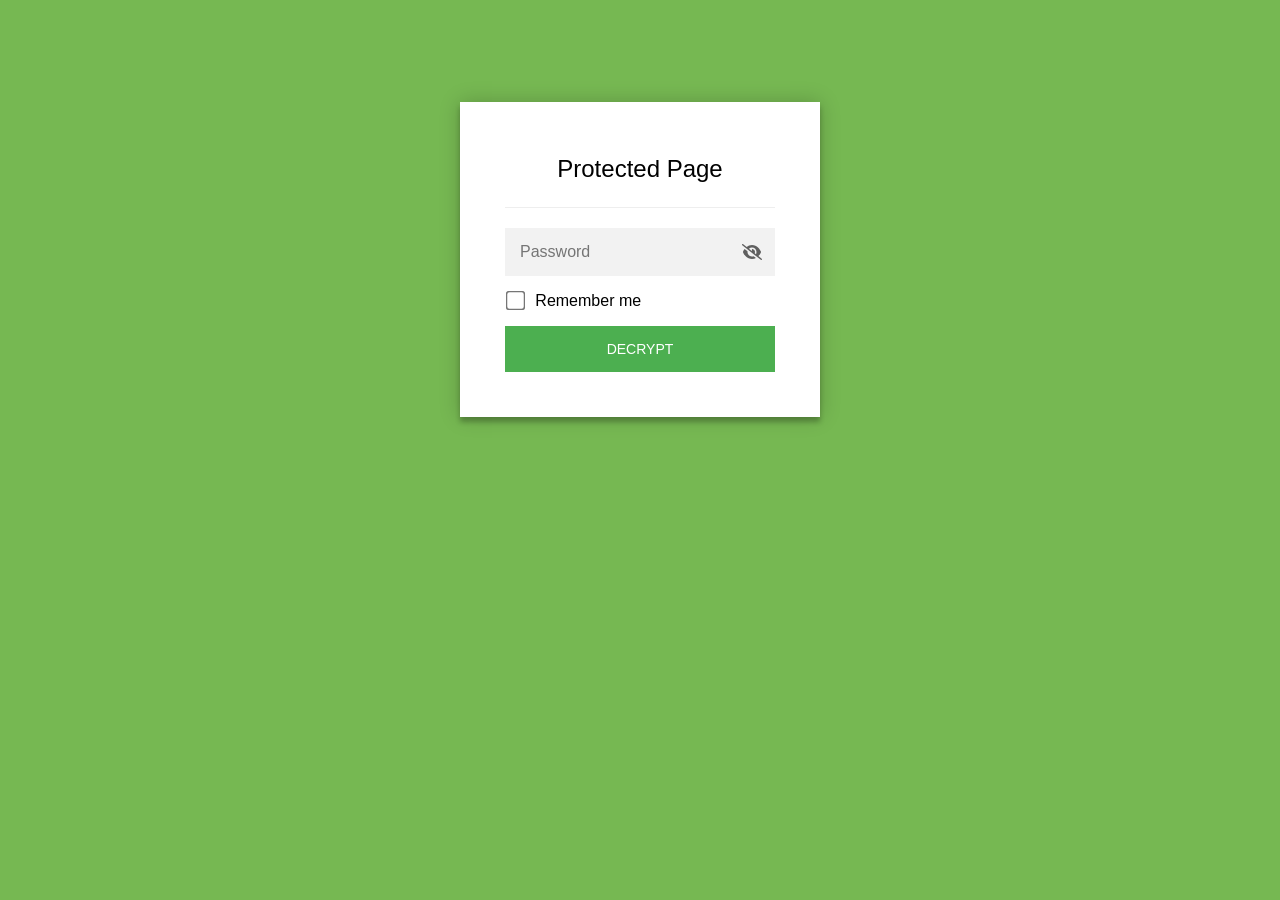
==== contractor-playbook/index.html @ 849f58a2 "Add password-protected contractor playbook for sub onboarding Co-Authored-By: Claude Opus 4.6 (1M co" ====
<!DOCTYPE html>
<html class="staticrypt-html">
    <head>
        <meta charset="utf-8" />
        <title>Protected Page</title>
        <meta name="viewport" content="width=device-width, initial-scale=1" />

        <!-- do not cache this page -->
        <meta http-equiv="cache-control" content="max-age=0" />
        <meta http-equiv="cache-control" content="no-cache" />
        <meta http-equiv="expires" content="0" />
        <meta http-equiv="expires" content="Tue, 01 Jan 1980 1:00:00 GMT" />
        <meta http-equiv="pragma" content="no-cache" />

        <style>
            .staticrypt-hr {
                margin-top: 20px;
                margin-bottom: 20px;
                border: 0;
                border-top: 1px solid #eee;
            }

            .staticrypt-page {
                width: 360px;
                padding: 8% 0 0;
                margin: auto;
                box-sizing: border-box;
            }

            .staticrypt-form {
                position: relative;
                z-index: 1;
                background: #ffffff;
                max-width: 360px;
                margin: 0 auto 100px;
                padding: 45px;
                text-align: center;
                box-shadow: 0 0 20px 0 rgba(0, 0, 0, 0.2), 0 5px 5px 0 rgba(0, 0, 0, 0.24);
            }

            .staticrypt-form input[type="password"],
            input[type="text"] {
                background: inherit;
                border: 0;
                box-sizing: border-box; /* This ensures padding is included in the total width */
                font-size: 14px;
                outline: 0;
                padding: 15px 30px 15px 15px; /* Adjust the padding to ensure there is space for the icon */
                width: 100%;
            }

            .staticrypt-password-container {
                position: relative;
                outline: 0;
                background: #f2f2f2;
                width: 100%;
                border: 0;
                margin: 0 0 15px;
                box-sizing: border-box;
            }

            .staticrypt-toggle-password-visibility {
                cursor: pointer;
                height: 20px;
                opacity: 60%;
                padding: 13px;
                position: absolute;
                right: 0;
                top: 50%;
                transform: translateY(-50%);
                width: 20px;
            }

            .staticrypt-form .staticrypt-decrypt-button {
                text-transform: uppercase;
                outline: 0;
                background: #4CAF50;
                width: 100%;
                border: 0;
                padding: 15px;
                color: #ffffff;
                font-size: 14px;
                cursor: pointer;
            }

            .staticrypt-form .staticrypt-decrypt-button:hover,
            .staticrypt-form .staticrypt-decrypt-button:active,
            .staticrypt-form .staticrypt-decrypt-button:focus {
                background: #4CAF50;
                filter: brightness(92%);
            }

            .staticrypt-html {
                height: 100%;
            }

            .staticrypt-body {
                height: 100%;
                margin: 0;
            }

            .staticrypt-content {
                height: 100%;
                margin-bottom: 1em;
                background: #76B852;
                font-family: "Arial", sans-serif;
                -webkit-font-smoothing: antialiased;
                -moz-osx-font-smoothing: grayscale;
            }

            .staticrypt-instructions {
                margin-top: -1em;
                margin-bottom: 1em;
            }

            .staticrypt-title {
                font-size: 1.5em;
            }

            label.staticrypt-remember {
                display: flex;
                align-items: center;
                margin-bottom: 1em;
            }

            .staticrypt-remember input[type="checkbox"] {
                transform: scale(1.5);
                margin-right: 1em;
            }

            .hidden {
                display: none !important;
            }

            .staticrypt-spinner-container {
                height: 100%;
                display: flex;
                align-items: center;
                justify-content: center;
            }

            .staticrypt-spinner {
                display: inline-block;
                width: 2rem;
                height: 2rem;
                vertical-align: text-bottom;
                border: 0.25em solid gray;
                border-right-color: transparent;
                border-radius: 50%;
                -webkit-animation: spinner-border 0.75s linear infinite;
                animation: spinner-border 0.75s linear infinite;
                animation-duration: 0.75s;
                animation-timing-function: linear;
                animation-delay: 0s;
                animation-iteration-count: infinite;
                animation-direction: normal;
                animation-fill-mode: none;
                animation-play-state: running;
                animation-name: spinner-border;
            }

            @keyframes spinner-border {
                100% {
                    transform: rotate(360deg);
                }
            }

            @media screen and (-webkit-min-device-pixel-ratio: 0) {
                .staticrypt-form input[type="password"],
                input[type="text"] {
                    font-size: 16px;
                }
            }
        </style>
    </head>

    <body class="staticrypt-body">
        <div id="staticrypt_loading" class="staticrypt-spinner-container">
            <div class="staticrypt-spinner"></div>
        </div>

        <div id="staticrypt_content" class="staticrypt-content hidden">
            <div class="staticrypt-page">
                <div class="staticrypt-form">
                    <div class="staticrypt-instructions">
                        <p class="staticrypt-title">Protected Page</p>
                        <p></p>
                    </div>

                    <hr class="staticrypt-hr" />

                    <form id="staticrypt-form" action="#" method="post">
                        <div class="staticrypt-password-container">
                            <input
                                id="staticrypt-password"
                                type="password"
                                name="password"
                                placeholder="Password"
                                autofocus
                            />

                            <img
                                class="staticrypt-toggle-password-visibility"
                                alt="Show password"
                                title="Show password"
                                src="[data-uri]"
                            />
                        </div>

                        <label id="staticrypt-remember-label" class="staticrypt-remember hidden">
                            <input id="staticrypt-remember" type="checkbox" name="remember" />
                            Remember me
                        </label>

                        <input type="submit" class="staticrypt-decrypt-button" value="DECRYPT" />
                    </form>
                </div>
            </div>
        </div>

        <script>
            // these variables will be filled when generating the file - the template format is 'variable_name'
            const staticryptInitiator = ((function(){
  const exports = {};
  const cryptoEngine = ((function(){
  const exports = {};
  const { subtle } = crypto;

const IV_BITS = 16 * 8;
const HEX_BITS = 4;
const ENCRYPTION_ALGO = "AES-CBC";

/**
 * Translates between utf8 encoded hexadecimal strings
 * and Uint8Array bytes.
 */
const HexEncoder = {
    /**
     * hex string -> bytes
     * @param {string} hexString
     * @returns {Uint8Array}
     */
    parse: function (hexString) {
        if (hexString.length % 2 !== 0) throw "Invalid hexString";
        const arrayBuffer = new Uint8Array(hexString.length / 2);

        for (let i = 0; i < hexString.length; i += 2) {
            const byteValue = parseInt(hexString.substring(i, i + 2), 16);
            if (isNaN(byteValue)) {
                throw "Invalid hexString";
            }
            arrayBuffer[i / 2] = byteValue;
        }
        return arrayBuffer;
    },

    /**
     * bytes -> hex string
     * @param {Uint8Array} bytes
     * @returns {string}
     */
    stringify: function (bytes) {
        const hexBytes = [];

        for (let i = 0; i < bytes.length; ++i) {
            let byteString = bytes[i].toString(16);
            if (byteString.length < 2) {
                byteString = "0" + byteString;
            }
            hexBytes.push(byteString);
        }
        return hexBytes.join("");
    },
};

/**
 * Translates between utf8 strings and Uint8Array bytes.
 */
const UTF8Encoder = {
    parse: function (str) {
        return new TextEncoder().encode(str);
    },

    stringify: function (bytes) {
        return new TextDecoder().decode(bytes);
    },
};

/**
 * Salt and encrypt a msg with a password.
 */
async function encrypt(msg, hashedPassword) {
    // Must be 16 bytes, unpredictable, and preferably cryptographically random. However, it need not be secret.
    // https://developer.mozilla.org/en-US/docs/Web/API/SubtleCrypto/encrypt#parameters
    const iv = crypto.getRandomValues(new Uint8Array(IV_BITS / 8));

    const key = await subtle.importKey("raw", HexEncoder.parse(hashedPassword), ENCRYPTION_ALGO, false, ["encrypt"]);

    const encrypted = await subtle.encrypt(
        {
            name: ENCRYPTION_ALGO,
            iv: iv,
        },
        key,
        UTF8Encoder.parse(msg)
    );

    // iv will be 32 hex characters, we prepend it to the ciphertext for use in decryption
    return HexEncoder.stringify(iv) + HexEncoder.stringify(new Uint8Array(encrypted));
}
exports.encrypt = encrypt;

/**
 * Decrypt a salted msg using a password.
 *
 * @param {string} encryptedMsg
 * @param {string} hashedPassword
 * @returns {Promise<string>}
 */
async function decrypt(encryptedMsg, hashedPassword) {
    const ivLength = IV_BITS / HEX_BITS;
    const iv = HexEncoder.parse(encryptedMsg.substring(0, ivLength));
    const encrypted = encryptedMsg.substring(ivLength);

    const key = await subtle.importKey("raw", HexEncoder.parse(hashedPassword), ENCRYPTION_ALGO, false, ["decrypt"]);

    const outBuffer = await subtle.decrypt(
        {
            name: ENCRYPTION_ALGO,
            iv: iv,
        },
        key,
        HexEncoder.parse(encrypted)
    );

    return UTF8Encoder.stringify(new Uint8Array(outBuffer));
}
exports.decrypt = decrypt;

/**
 * Salt and hash the password so it can be stored in localStorage without opening a password reuse vulnerability.
 *
 * @param {string} password
 * @param {string} salt
 * @returns {Promise<string>}
 */
async function hashPassword(password, salt) {
    // we hash the password in multiple steps, each adding more iterations. This is because we used to allow less
    // iterations, so for backward compatibility reasons, we need to support going from that to more iterations.
    let hashedPassword = await hashLegacyRound(password, salt);

    hashedPassword = await hashSecondRound(hashedPassword, salt);

    return hashThirdRound(hashedPassword, salt);
}
exports.hashPassword = hashPassword;

/**
 * This hashes the password with 1k iterations. This is a low number, we need this function to support backwards
 * compatibility.
 *
 * @param {string} password
 * @param {string} salt
 * @returns {Promise<string>}
 */
function hashLegacyRound(password, salt) {
    return pbkdf2(password, salt, 1000, "SHA-1");
}
exports.hashLegacyRound = hashLegacyRound;

/**
 * Add a second round of iterations. This is because we used to use 1k, so for backwards compatibility with
 * remember-me/autodecrypt links, we need to support going from that to more iterations.
 *
 * @param hashedPassword
 * @param salt
 * @returns {Promise<string>}
 */
function hashSecondRound(hashedPassword, salt) {
    return pbkdf2(hashedPassword, salt, 14000, "SHA-256");
}
exports.hashSecondRound = hashSecondRound;

/**
 * Add a third round of iterations to bring total number to 600k. This is because we used to use 1k, then 15k, so for
 * backwards compatibility with remember-me/autodecrypt links, we need to support going from that to more iterations.
 *
 * @param hashedPassword
 * @param salt
 * @returns {Promise<string>}
 */
function hashThirdRound(hashedPassword, salt) {
    return pbkdf2(hashedPassword, salt, 585000, "SHA-256");
}
exports.hashThirdRound = hashThirdRound;

/**
 * Salt and hash the password so it can be stored in localStorage without opening a password reuse vulnerability.
 *
 * @param {string} password
 * @param {string} salt
 * @param {int} iterations
 * @param {string} hashAlgorithm
 * @returns {Promise<string>}
 */
async function pbkdf2(password, salt, iterations, hashAlgorithm) {
    const key = await subtle.importKey("raw", UTF8Encoder.parse(password), "PBKDF2", false, ["deriveBits"]);

    const keyBytes = await subtle.deriveBits(
        {
            name: "PBKDF2",
            hash: hashAlgorithm,
            iterations,
            salt: UTF8Encoder.parse(salt),
        },
        key,
        256
    );

    return HexEncoder.stringify(new Uint8Array(keyBytes));
}

function generateRandomSalt() {
    const bytes = crypto.getRandomValues(new Uint8Array(128 / 8));

    return HexEncoder.stringify(new Uint8Array(bytes));
}
exports.generateRandomSalt = generateRandomSalt;

async function signMessage(hashedPassword, message) {
    const key = await subtle.importKey(
        "raw",
        HexEncoder.parse(hashedPassword),
        {
            name: "HMAC",
            hash: "SHA-256",
        },
        false,
        ["sign"]
    );
    const signature = await subtle.sign("HMAC", key, UTF8Encoder.parse(message));

    return HexEncoder.stringify(new Uint8Array(signature));
}
exports.signMessage = signMessage;

function getRandomAlphanum() {
    const possibleCharacters = "abcdefghijklmnopqrstuvwxyzABCDEFGHIJKLMNOPQRSTUVWXYZ0123456789";

    let byteArray;
    let parsedInt;

    // Keep generating new random bytes until we get a value that falls
    // within a range that can be evenly divided by possibleCharacters.length
    do {
        byteArray = crypto.getRandomValues(new Uint8Array(1));
        // extract the lowest byte to get an int from 0 to 255 (probably unnecessary, since we're only generating 1 byte)
        parsedInt = byteArray[0] & 0xff;
    } while (parsedInt >= 256 - (256 % possibleCharacters.length));

    // Take the modulo of the parsed integer to get a random number between 0 and totalLength - 1
    const randomIndex = parsedInt % possibleCharacters.length;

    return possibleCharacters[randomIndex];
}

/**
 * Generate a random string of a given length.
 *
 * @param {int} length
 * @returns {string}
 */
function generateRandomString(length) {
    let randomString = "";

    for (let i = 0; i < length; i++) {
        randomString += getRandomAlphanum();
    }

    return randomString;
}
exports.generateRandomString = generateRandomString;

  return exports;
})());
const codec = ((function(){
  const exports = {};
  /**
 * Initialize the codec with the provided cryptoEngine - this return functions to encode and decode messages.
 *
 * @param cryptoEngine - the engine to use for encryption / decryption
 */
function init(cryptoEngine) {
    const exports = {};

    /**
     * Top-level function for encoding a message.
     * Includes password hashing, encryption, and signing.
     *
     * @param {string} msg
     * @param {string} password
     * @param {string} salt
     *
     * @returns {string} The encoded text
     */
    async function encode(msg, password, salt) {
        const hashedPassword = await cryptoEngine.hashPassword(password, salt);

        const encrypted = await cryptoEngine.encrypt(msg, hashedPassword);

        // we use the hashed password in the HMAC because this is effectively what will be used a password (so we can store
        // it in localStorage safely, we don't use the clear text password)
        const hmac = await cryptoEngine.signMessage(hashedPassword, encrypted);

        return hmac + encrypted;
    }
    exports.encode = encode;

    /**
     * Encode using a password that has already been hashed. This is useful to encode multiple messages in a row, that way
     * we don't need to hash the password multiple times.
     *
     * @param {string} msg
     * @param {string} hashedPassword
     *
     * @returns {string} The encoded text
     */
    async function encodeWithHashedPassword(msg, hashedPassword) {
        const encrypted = await cryptoEngine.encrypt(msg, hashedPassword);

        // we use the hashed password in the HMAC because this is effectively what will be used a password (so we can store
        // it in localStorage safely, we don't use the clear text password)
        const hmac = await cryptoEngine.signMessage(hashedPassword, encrypted);

        return hmac + encrypted;
    }
    exports.encodeWithHashedPassword = encodeWithHashedPassword;

    /**
     * Top-level function for decoding a message.
     * Includes signature check and decryption.
     *
     * @param {string} signedMsg
     * @param {string} hashedPassword
     * @param {string} salt
     * @param {int} backwardCompatibleAttempt
     * @param {string} originalPassword
     *
     * @returns {Object} {success: true, decoded: string} | {success: false, message: string}
     */
    async function decode(signedMsg, hashedPassword, salt, backwardCompatibleAttempt = 0, originalPassword = "") {
        const encryptedHMAC = signedMsg.substring(0, 64);
        const encryptedMsg = signedMsg.substring(64);
        const decryptedHMAC = await cryptoEngine.signMessage(hashedPassword, encryptedMsg);

        if (decryptedHMAC !== encryptedHMAC) {
            // we have been raising the number of iterations in the hashing algorithm multiple times, so to support the old
            // remember-me/autodecrypt links we need to try bringing the old hashes up to speed.
            originalPassword = originalPassword || hashedPassword;
            if (backwardCompatibleAttempt === 0) {
                const updatedHashedPassword = await cryptoEngine.hashThirdRound(originalPassword, salt);

                return decode(signedMsg, updatedHashedPassword, salt, backwardCompatibleAttempt + 1, originalPassword);
            }
            if (backwardCompatibleAttempt === 1) {
                let updatedHashedPassword = await cryptoEngine.hashSecondRound(originalPassword, salt);
                updatedHashedPassword = await cryptoEngine.hashThirdRound(updatedHashedPassword, salt);

                return decode(signedMsg, updatedHashedPassword, salt, backwardCompatibleAttempt + 1, originalPassword);
            }

            return { success: false, message: "Signature mismatch" };
        }

        return {
            success: true,
            decoded: await cryptoEngine.decrypt(encryptedMsg, hashedPassword),
        };
    }
    exports.decode = decode;

    return exports;
}
exports.init = init;

  return exports;
})());
const decode = codec.init(cryptoEngine).decode;

/**
 * Initialize the staticrypt module, that exposes functions callbable by the password_template.
 *
 * @param {{
 *  staticryptEncryptedMsgUniqueVariableName: string,
 *  isRememberEnabled: boolean,
 *  rememberDurationInDays: number,
 *  staticryptSaltUniqueVariableName: string,
 * }} staticryptConfig - object of data that is stored on the password_template at encryption time.
 *
 * @param {{
 *  rememberExpirationKey: string,
 *  rememberPassphraseKey: string,
 *  replaceHtmlCallback: function,
 *  clearLocalStorageCallback: function,
 * }} templateConfig - object of data that can be configured by a custom password_template.
 */
function init(staticryptConfig, templateConfig) {
    const exports = {};

    /**
     * Decrypt our encrypted page, replace the whole HTML.
     *
     * @param {string} hashedPassword
     * @returns {Promise<boolean>}
     */
    async function decryptAndReplaceHtml(hashedPassword) {
        const { staticryptEncryptedMsgUniqueVariableName, staticryptSaltUniqueVariableName } = staticryptConfig;
        const { replaceHtmlCallback } = templateConfig;

        const result = await decode(
            staticryptEncryptedMsgUniqueVariableName,
            hashedPassword,
            staticryptSaltUniqueVariableName
        );
        if (!result.success) {
            return false;
        }
        const plainHTML = result.decoded;

        // if the user configured a callback call it, otherwise just replace the whole HTML
        if (typeof replaceHtmlCallback === "function") {
            replaceHtmlCallback(plainHTML);
        } else {
            document.write(plainHTML);
            document.close();
        }

        return true;
    }

    /**
     * Attempt to decrypt the page and replace the whole HTML.
     *
     * @param {string} password
     * @param {boolean} isRememberChecked
     *
     * @returns {Promise<{isSuccessful: boolean, hashedPassword?: string}>} - we return an object, so that if we want to
     *   expose more information in the future we can do it without breaking the password_template
     */
    async function handleDecryptionOfPage(password, isRememberChecked) {
        const { staticryptSaltUniqueVariableName } = staticryptConfig;

        // decrypt and replace the whole page
        const hashedPassword = await cryptoEngine.hashPassword(password, staticryptSaltUniqueVariableName);
        return handleDecryptionOfPageFromHash(hashedPassword, isRememberChecked);
    }
    exports.handleDecryptionOfPage = handleDecryptionOfPage;

    async function handleDecryptionOfPageFromHash(hashedPassword, isRememberChecked) {
        const { isRememberEnabled, rememberDurationInDays } = staticryptConfig;
        const { rememberExpirationKey, rememberPassphraseKey } = templateConfig;

        const isDecryptionSuccessful = await decryptAndReplaceHtml(hashedPassword);

        if (!isDecryptionSuccessful) {
            return {
                isSuccessful: false,
                hashedPassword,
            };
        }

        // remember the hashedPassword and set its expiration if necessary
        if (isRememberEnabled && isRememberChecked) {
            window.localStorage.setItem(rememberPassphraseKey, hashedPassword);

            // set the expiration if the duration isn't 0 (meaning no expiration)
            if (rememberDurationInDays > 0) {
                window.localStorage.setItem(
                    rememberExpirationKey,
                    (new Date().getTime() + rememberDurationInDays * 24 * 60 * 60 * 1000).toString()
                );
            }
        }

        return {
            isSuccessful: true,
            hashedPassword,
        };
    }
    exports.handleDecryptionOfPageFromHash = handleDecryptionOfPageFromHash;

    /**
     * Clear localstorage from staticrypt related values
     */
    function clearLocalStorage() {
        const { clearLocalStorageCallback, rememberExpirationKey, rememberPassphraseKey } = templateConfig;

        if (typeof clearLocalStorageCallback === "function") {
            clearLocalStorageCallback();
        } else {
            localStorage.removeItem(rememberPassphraseKey);
            localStorage.removeItem(rememberExpirationKey);
        }
    }

    async function handleDecryptOnLoad() {
        let isSuccessful = await decryptOnLoadFromUrl();

        if (!isSuccessful) {
            isSuccessful = await decryptOnLoadFromRememberMe();
        }

        return { isSuccessful };
    }
    exports.handleDecryptOnLoad = handleDecryptOnLoad;

    /**
     * Clear storage if we are logging out
     *
     * @returns {boolean} - whether we logged out
     */
    function logoutIfNeeded() {
        const logoutKey = "staticrypt_logout";

        // handle logout through query param
        const queryParams = new URLSearchParams(window.location.search);
        if (queryParams.has(logoutKey)) {
            clearLocalStorage();
            return true;
        }

        // handle logout through URL fragment
        const hash = window.location.hash.substring(1);
        if (hash.includes(logoutKey)) {
            clearLocalStorage();
            return true;
        }

        return false;
    }

    /**
     * To be called on load: check if we want to try to decrypt and replace the HTML with the decrypted content, and
     * try to do it if needed.
     *
     * @returns {Promise<boolean>} true if we derypted and replaced the whole page, false otherwise
     */
    async function decryptOnLoadFromRememberMe() {
        const { rememberDurationInDays } = staticryptConfig;
        const { rememberExpirationKey, rememberPassphraseKey } = templateConfig;

        // if we are login out, terminate
        if (logoutIfNeeded()) {
            return false;
        }

        // if there is expiration configured, check if we're not beyond the expiration
        if (rememberDurationInDays && rememberDurationInDays > 0) {
            const expiration = localStorage.getItem(rememberExpirationKey),
                isExpired = expiration && new Date().getTime() > parseInt(expiration);

            if (isExpired) {
                clearLocalStorage();
                return false;
            }
        }

        const hashedPassword = localStorage.getItem(rememberPassphraseKey);

        if (hashedPassword) {
            // try to decrypt
            const isDecryptionSuccessful = await decryptAndReplaceHtml(hashedPassword);

            // if the decryption is unsuccessful the password might be wrong - silently clear the saved data and let
            // the user fill the password form again
            if (!isDecryptionSuccessful) {
                clearLocalStorage();
                return false;
            }

            return true;
        }

        return false;
    }

    async function decryptOnLoadFromUrl() {
        const passwordKey = "staticrypt_pwd";
        const rememberMeKey = "remember_me";

        // try to get the password from the query param (for backward compatibility - we now want to avoid this method,
        // since it sends the hashed password to the server which isn't needed)
        const queryParams = new URLSearchParams(window.location.search);
        const hashedPasswordQuery = queryParams.get(passwordKey);
        const rememberMeQuery = queryParams.get(rememberMeKey);

        const urlFragment = window.location.hash.substring(1);
        // get the password from the url fragment
        const hashedPasswordRegexMatch = urlFragment.match(new RegExp(passwordKey + "=([^&]*)"));
        const hashedPasswordFragment = hashedPasswordRegexMatch ? hashedPasswordRegexMatch[1] : null;
        const rememberMeFragment = urlFragment.includes(rememberMeKey);

        const hashedPassword = hashedPasswordFragment || hashedPasswordQuery;
        const rememberMe = rememberMeFragment || rememberMeQuery;

        if (hashedPassword) {
            return handleDecryptionOfPageFromHash(hashedPassword, rememberMe);
        }

        return false;
    }

    return exports;
}
exports.init = init;

  return exports;
})());
            const templateError = "Bad password!",
                templateToggleAltShow = "Show password",
                templateToggleAltHide = "Hide password",
                isRememberEnabled = true,
                staticryptConfig = {"staticryptEncryptedMsgUniqueVariableName":"[base64]","isRememberEnabled":true,"rememberDurationInDays":0,"staticryptSaltUniqueVariableName":"79383de854bc220b24ce956e18a08d1c"};

            // you can edit these values to customize some of the behavior of StatiCrypt
            const templateConfig = {
                rememberExpirationKey: "staticrypt_expiration",
                rememberPassphraseKey: "staticrypt_passphrase",
                replaceHtmlCallback: null,
                clearLocalStorageCallback: null,
            };

            // init the staticrypt engine
            const staticrypt = staticryptInitiator.init(staticryptConfig, templateConfig);

            // try to automatically decrypt on load if there is a saved password
            window.onload = async function () {
                const { isSuccessful } = await staticrypt.handleDecryptOnLoad();

                // if we didn't decrypt anything on load, show the password prompt. Otherwise the content has already been
                // replaced, no need to do anything
                if (!isSuccessful) {
                    // hide loading screen
                    document.getElementById("staticrypt_loading").classList.add("hidden");
                    document.getElementById("staticrypt_content").classList.remove("hidden");
                    document.getElementById("staticrypt-password").focus();

                    // show the remember me checkbox
                    if (isRememberEnabled) {
                        document.getElementById("staticrypt-remember-label").classList.remove("hidden");
                    }
                }
            };

            // toggle password visibility
            const toggleIcon = document.querySelector(".staticrypt-toggle-password-visibility");
            // these two icons are coming from FontAwesome
            const imgSrcEyeClosed =
                "[data-uri]";
            const imgSrcEyeOpened =
                "[data-uri]";
            toggleIcon.addEventListener("click", function () {
                const passwordInput = document.getElementById("staticrypt-password");
                if (passwordInput.type === "password") {
                    passwordInput.type = "text";
                    toggleIcon.src = imgSrcEyeOpened;
                    toggleIcon.alt = templateToggleAltHide;
                    toggleIcon.title = templateToggleAltHide;
                } else {
                    passwordInput.type = "password";
                    toggleIcon.src = imgSrcEyeClosed;
                    toggleIcon.alt = templateToggleAltShow;
                    toggleIcon.title = templateToggleAltShow;
                }
            });

            // handle password form submission
            document.getElementById("staticrypt-form").addEventListener("submit", async function (e) {
                e.preventDefault();

                const password = document.getElementById("staticrypt-password").value,
                    isRememberChecked = document.getElementById("staticrypt-remember").checked;

                const { isSuccessful } = await staticrypt.handleDecryptionOfPage(password, isRememberChecked);

                if (!isSuccessful) {
                    alert(templateError);
                }
            });
        </script>
    </body>
</html>
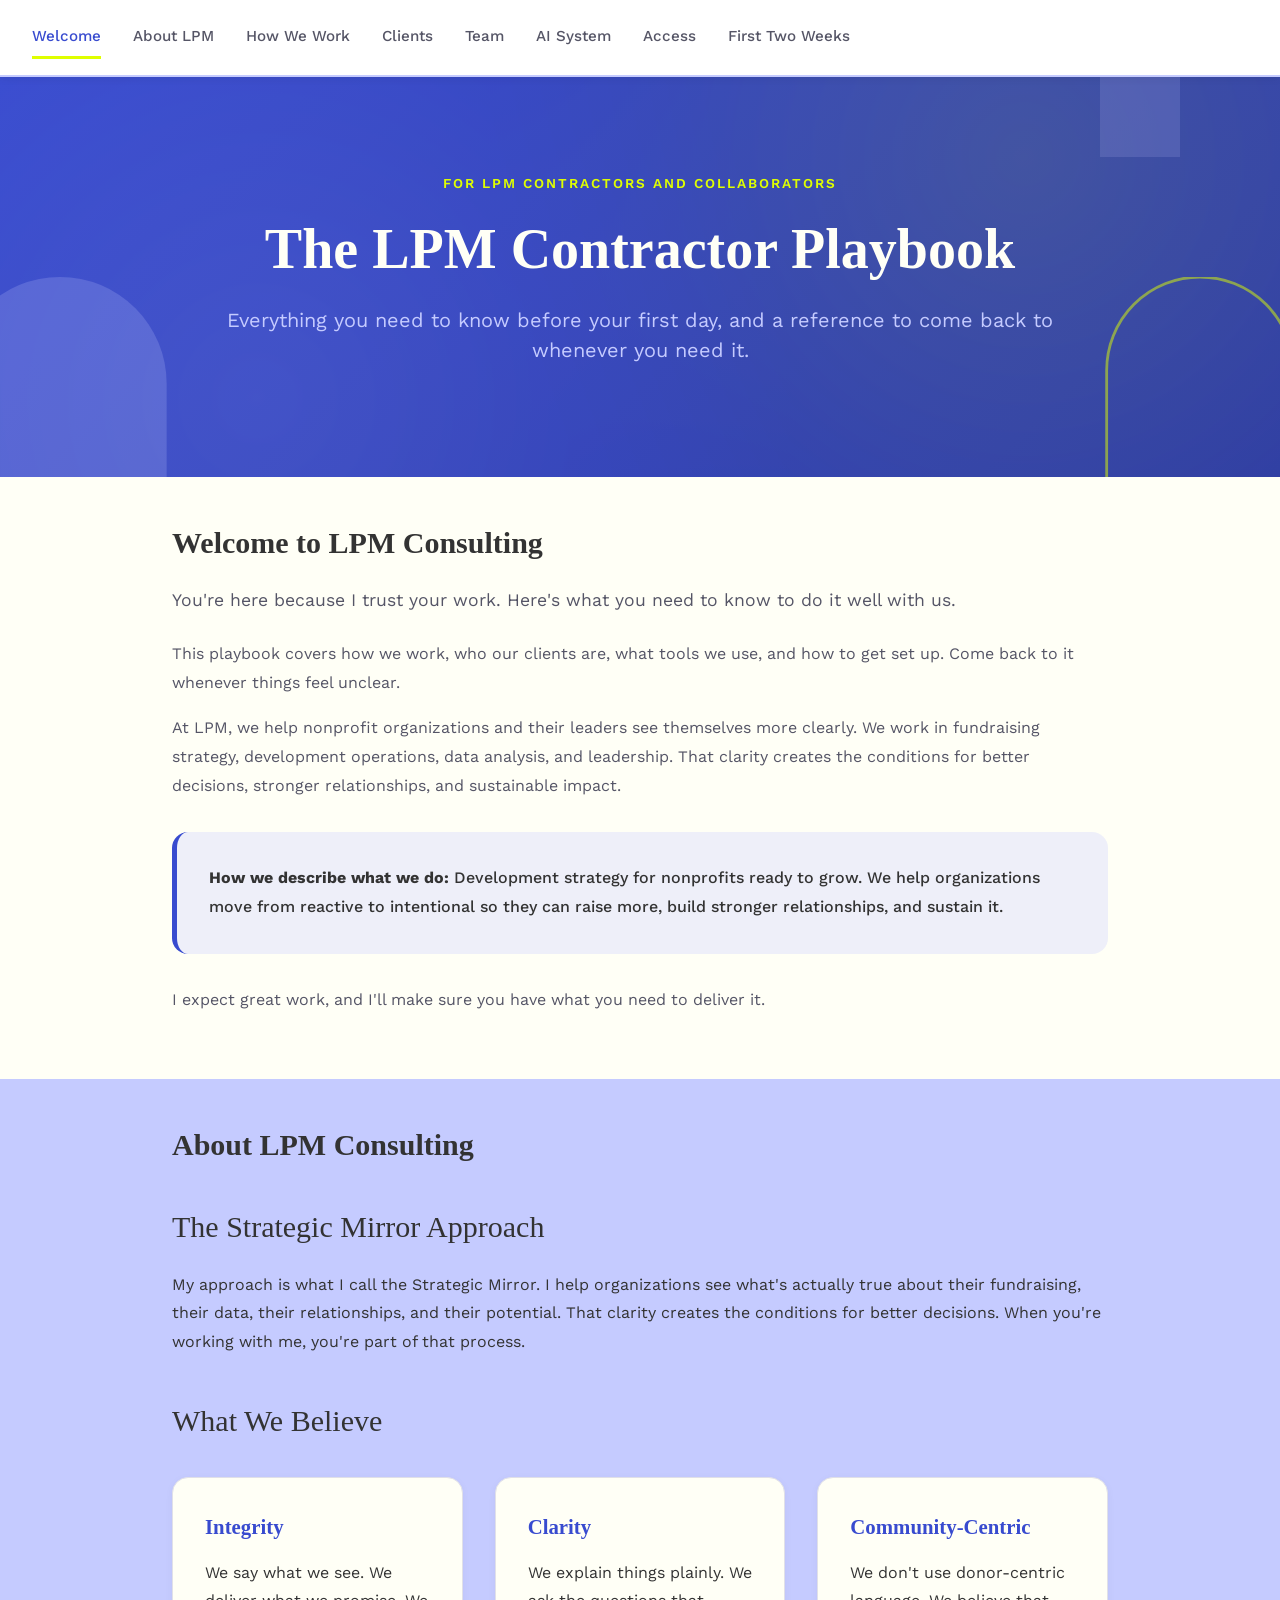
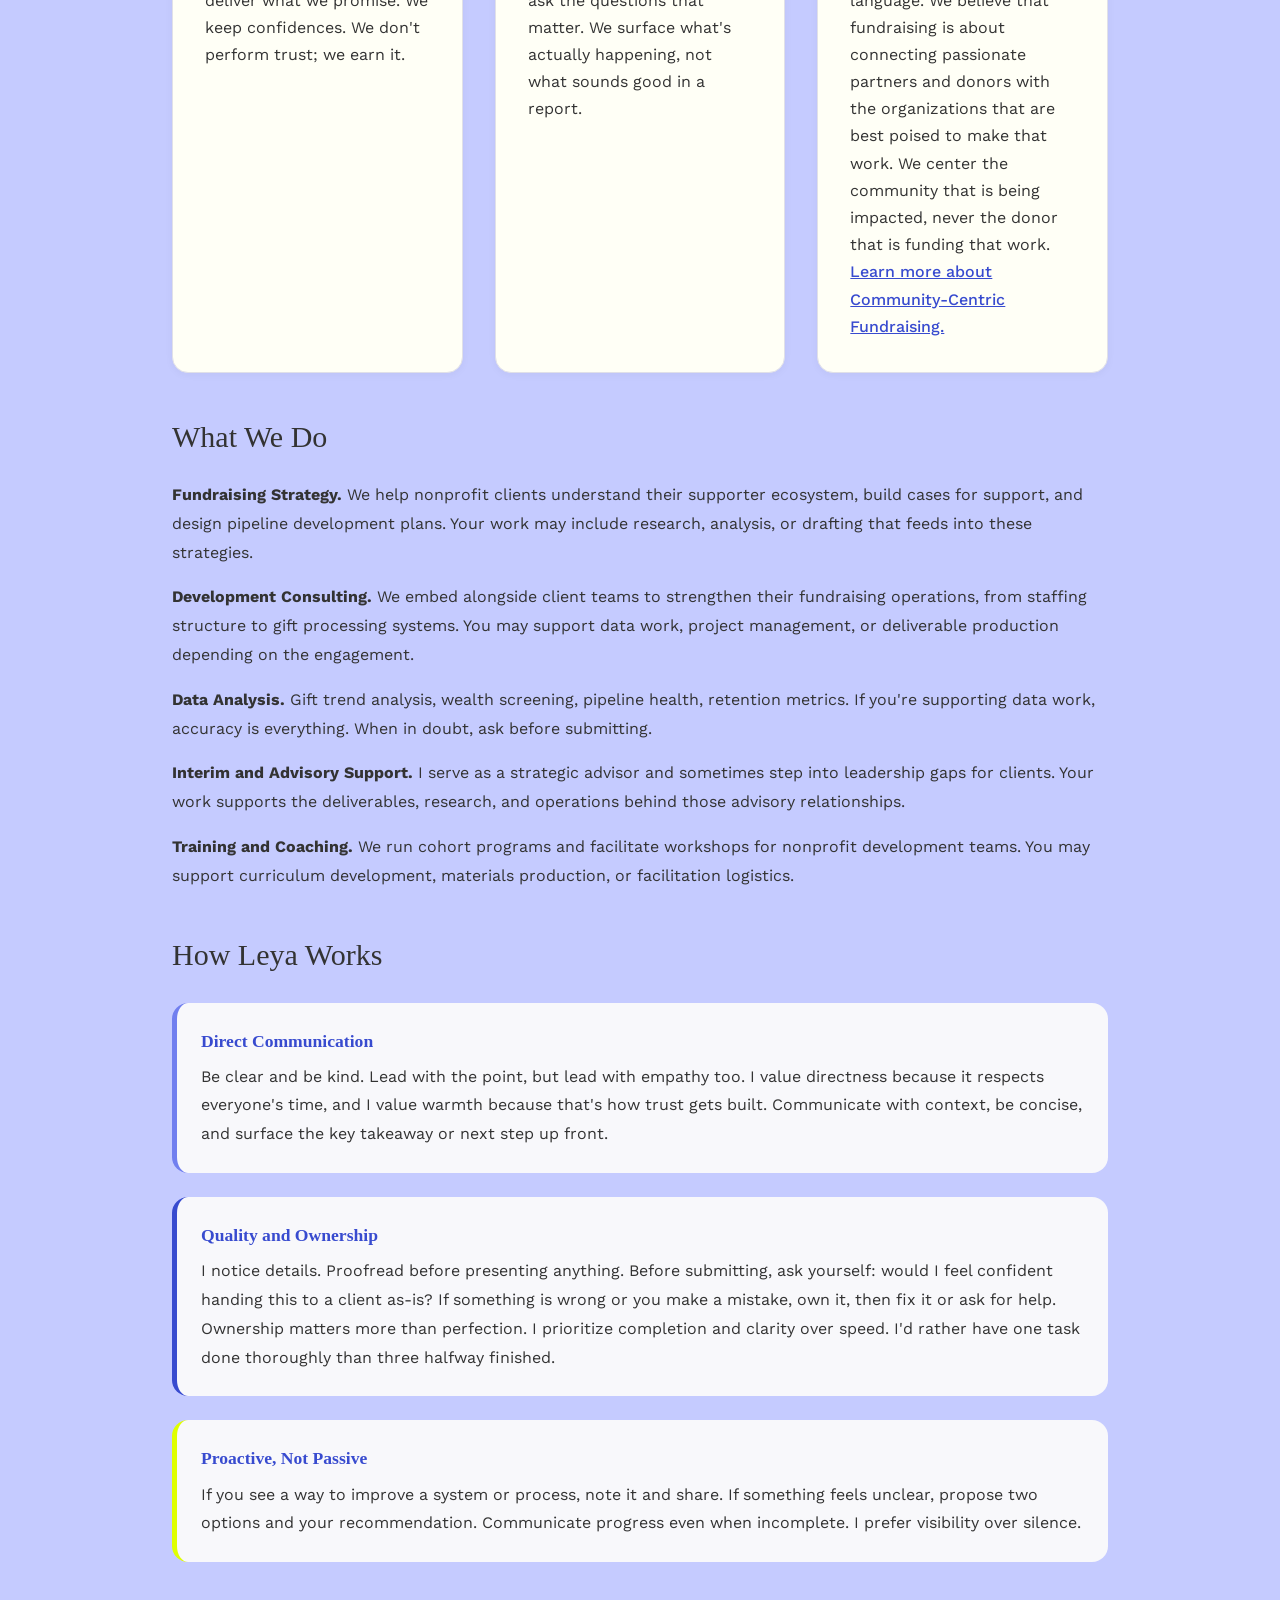
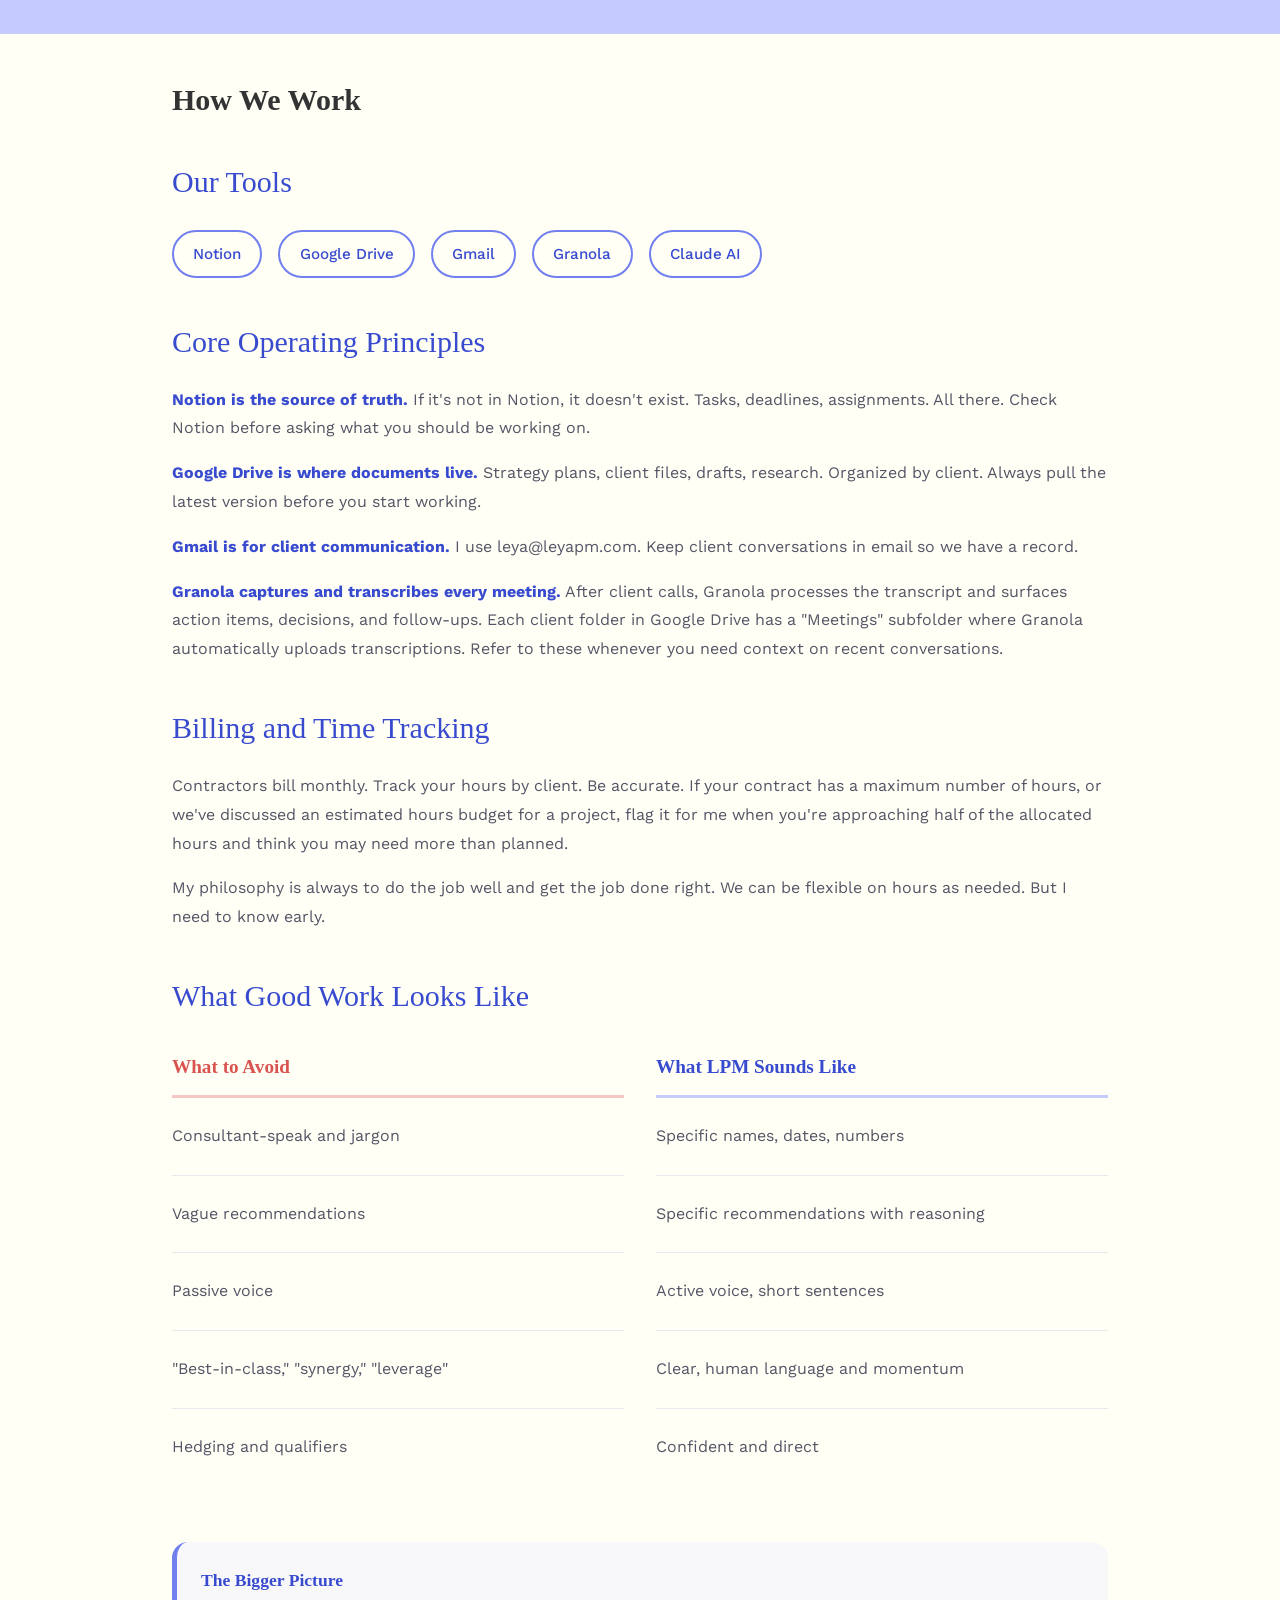
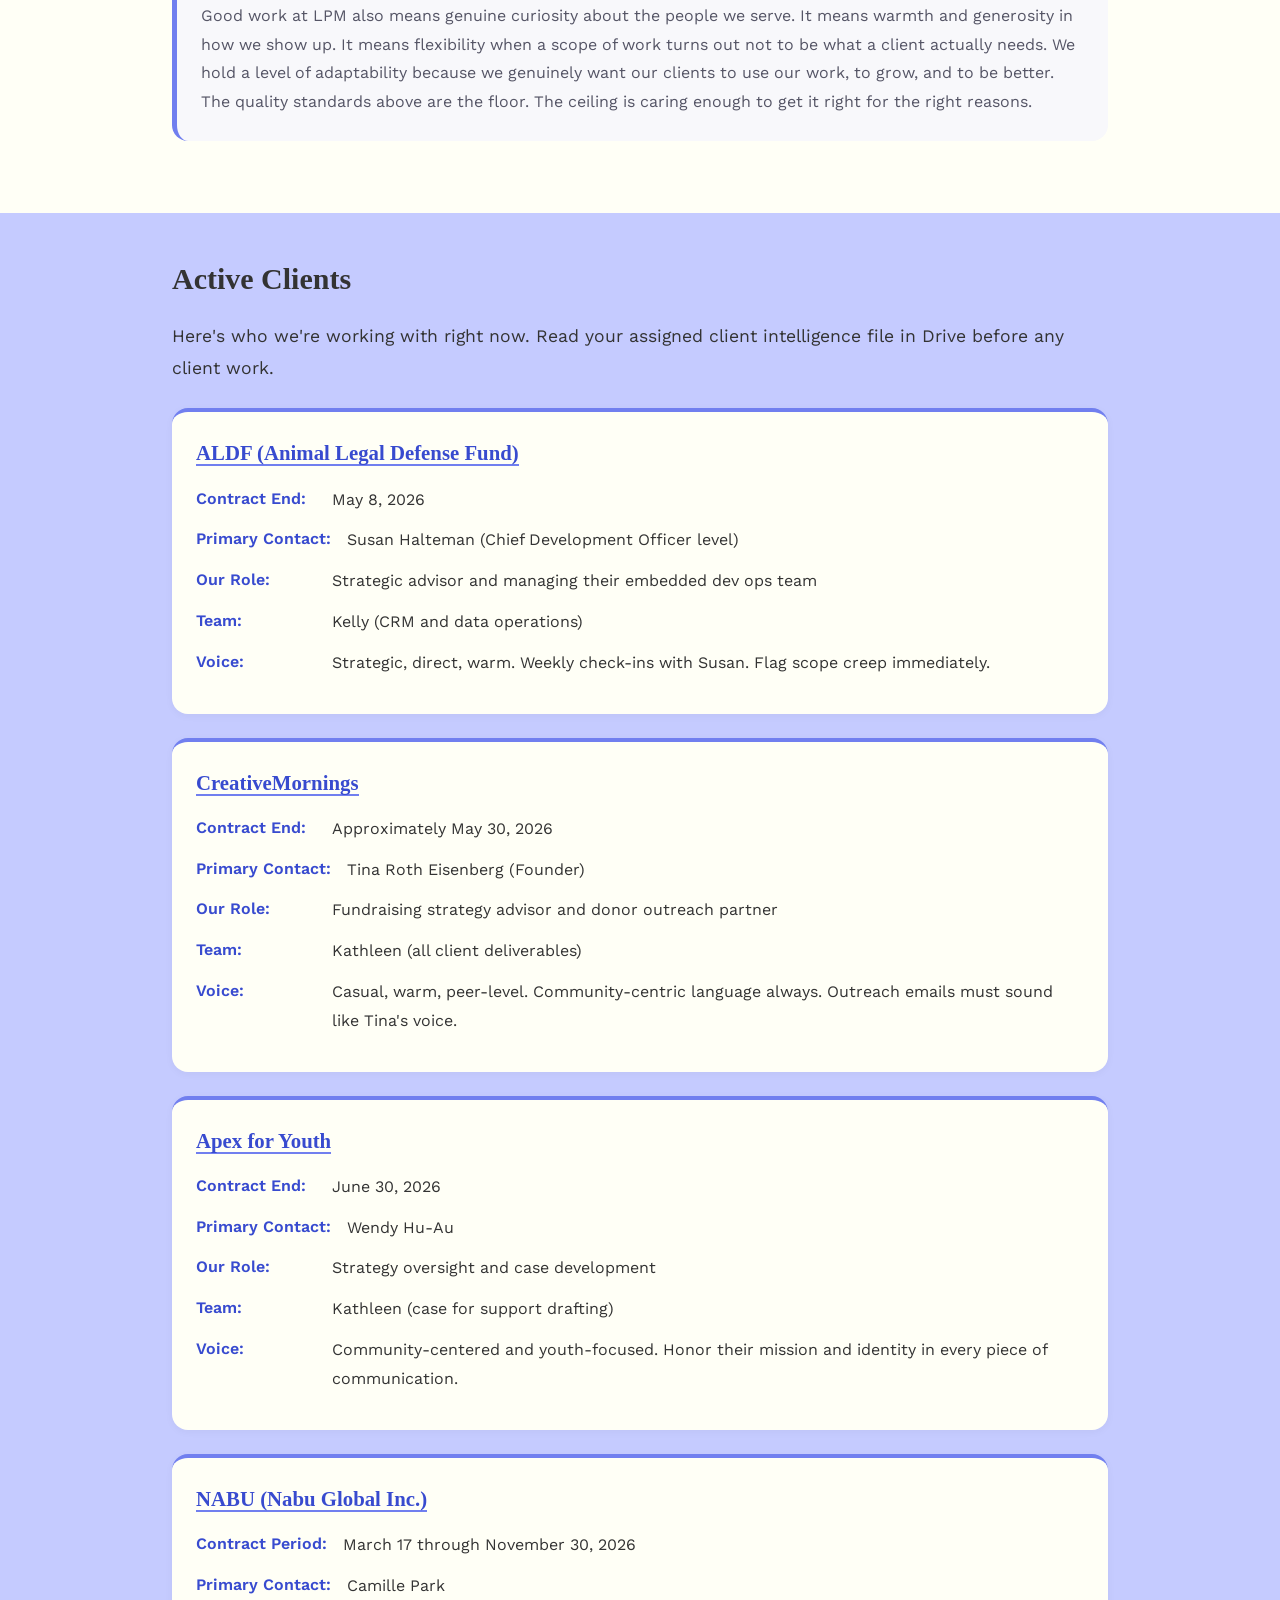
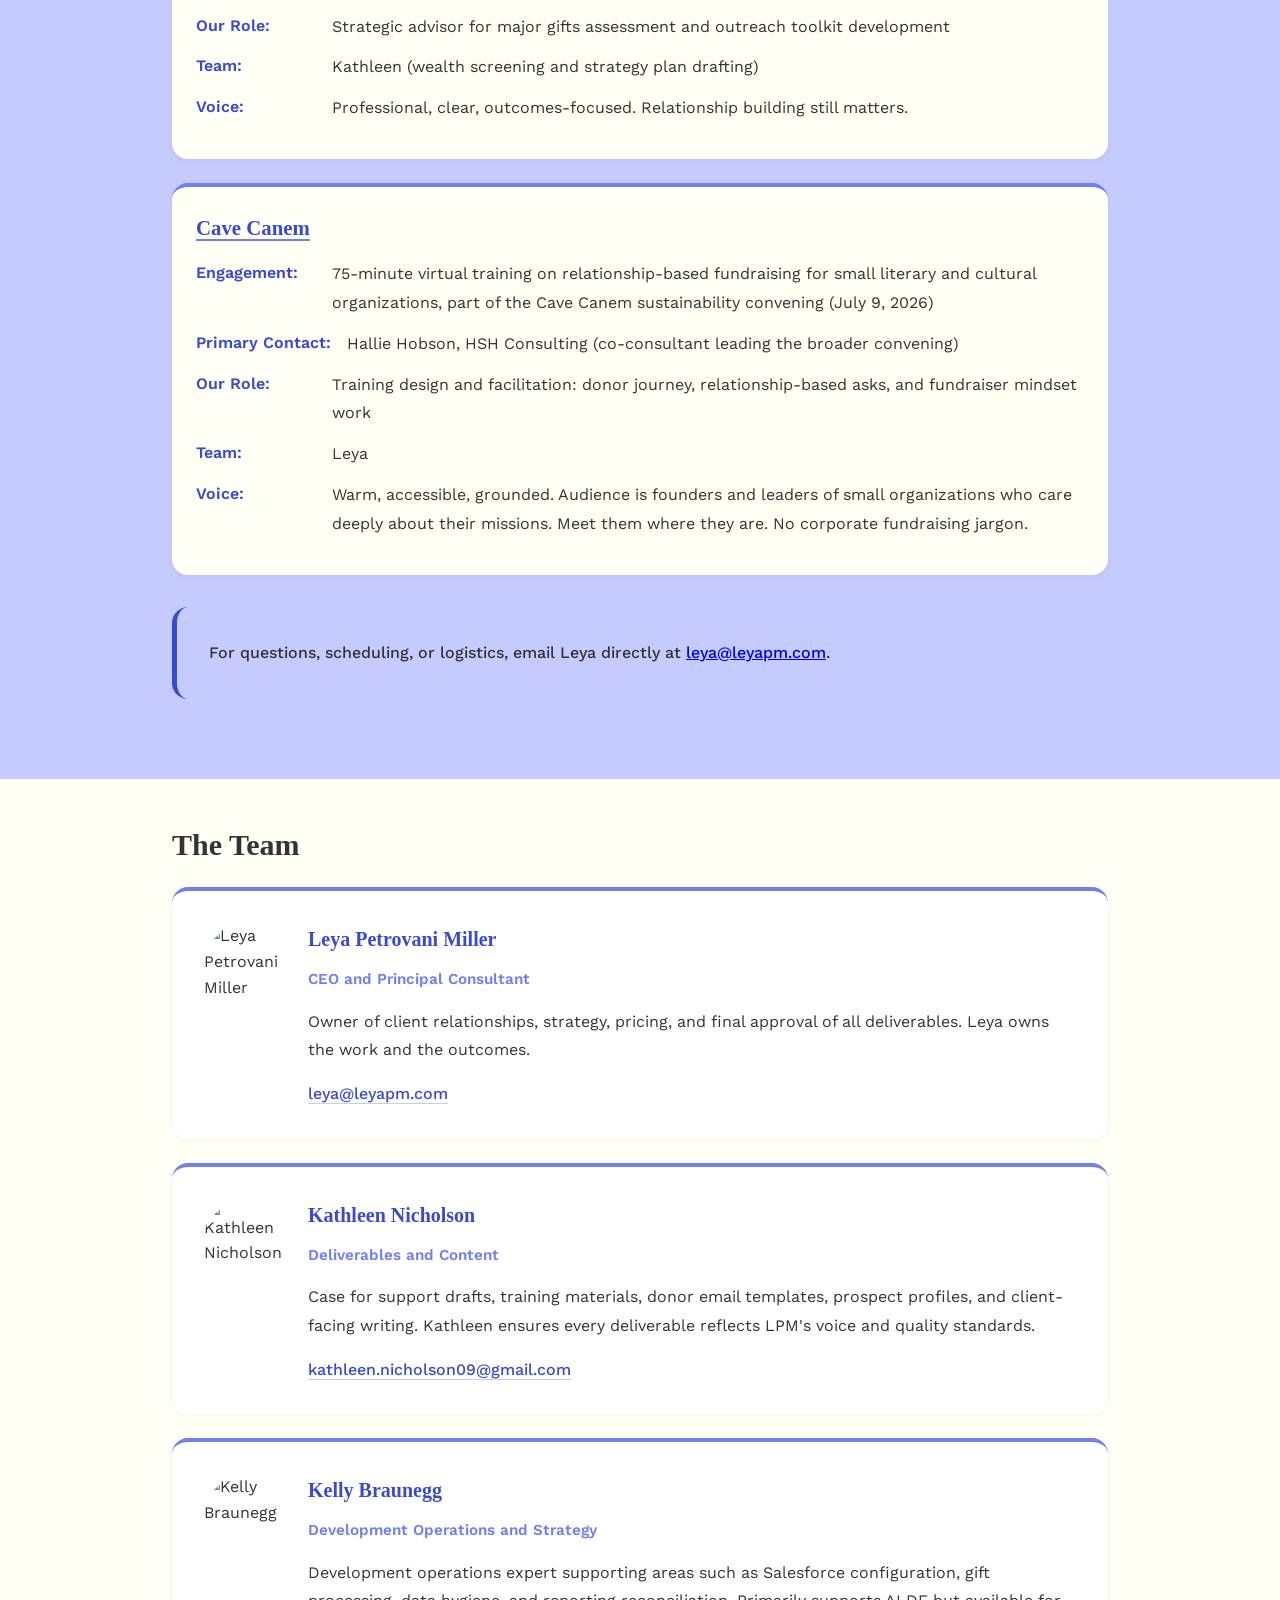
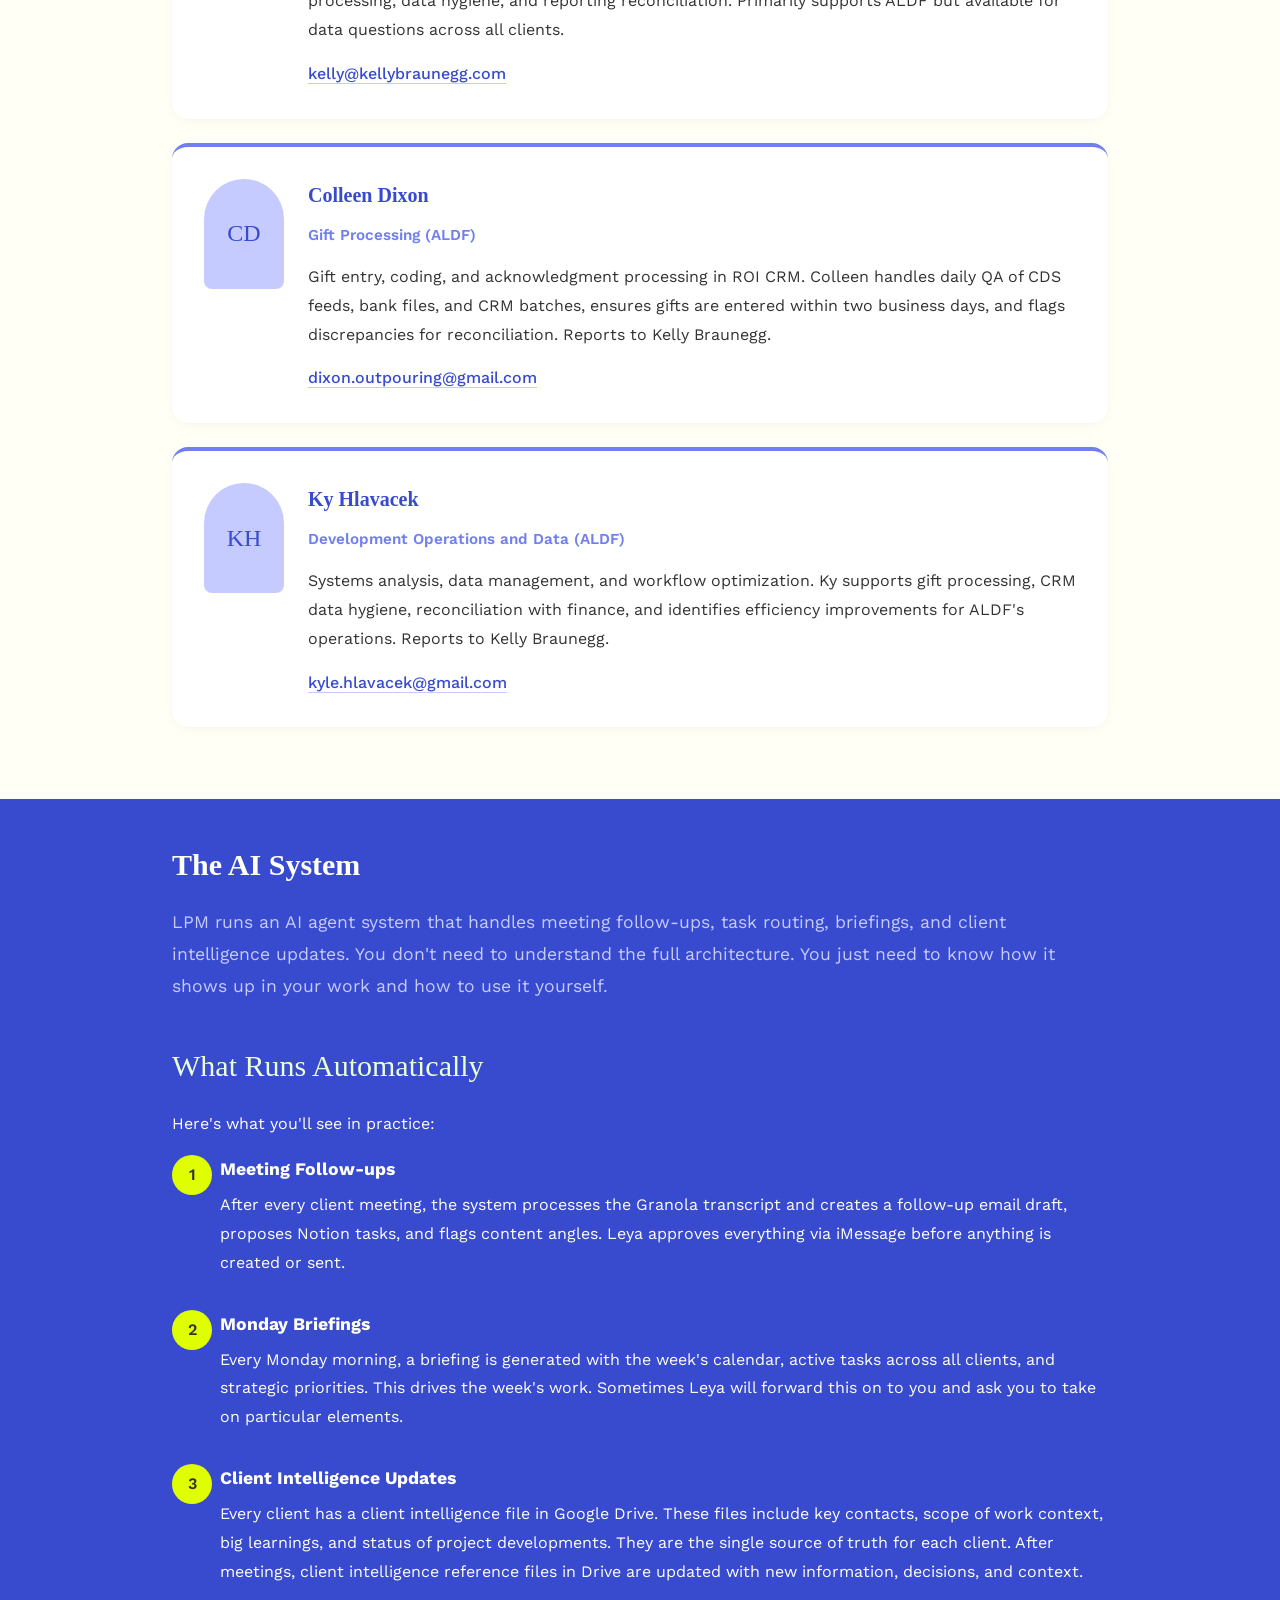
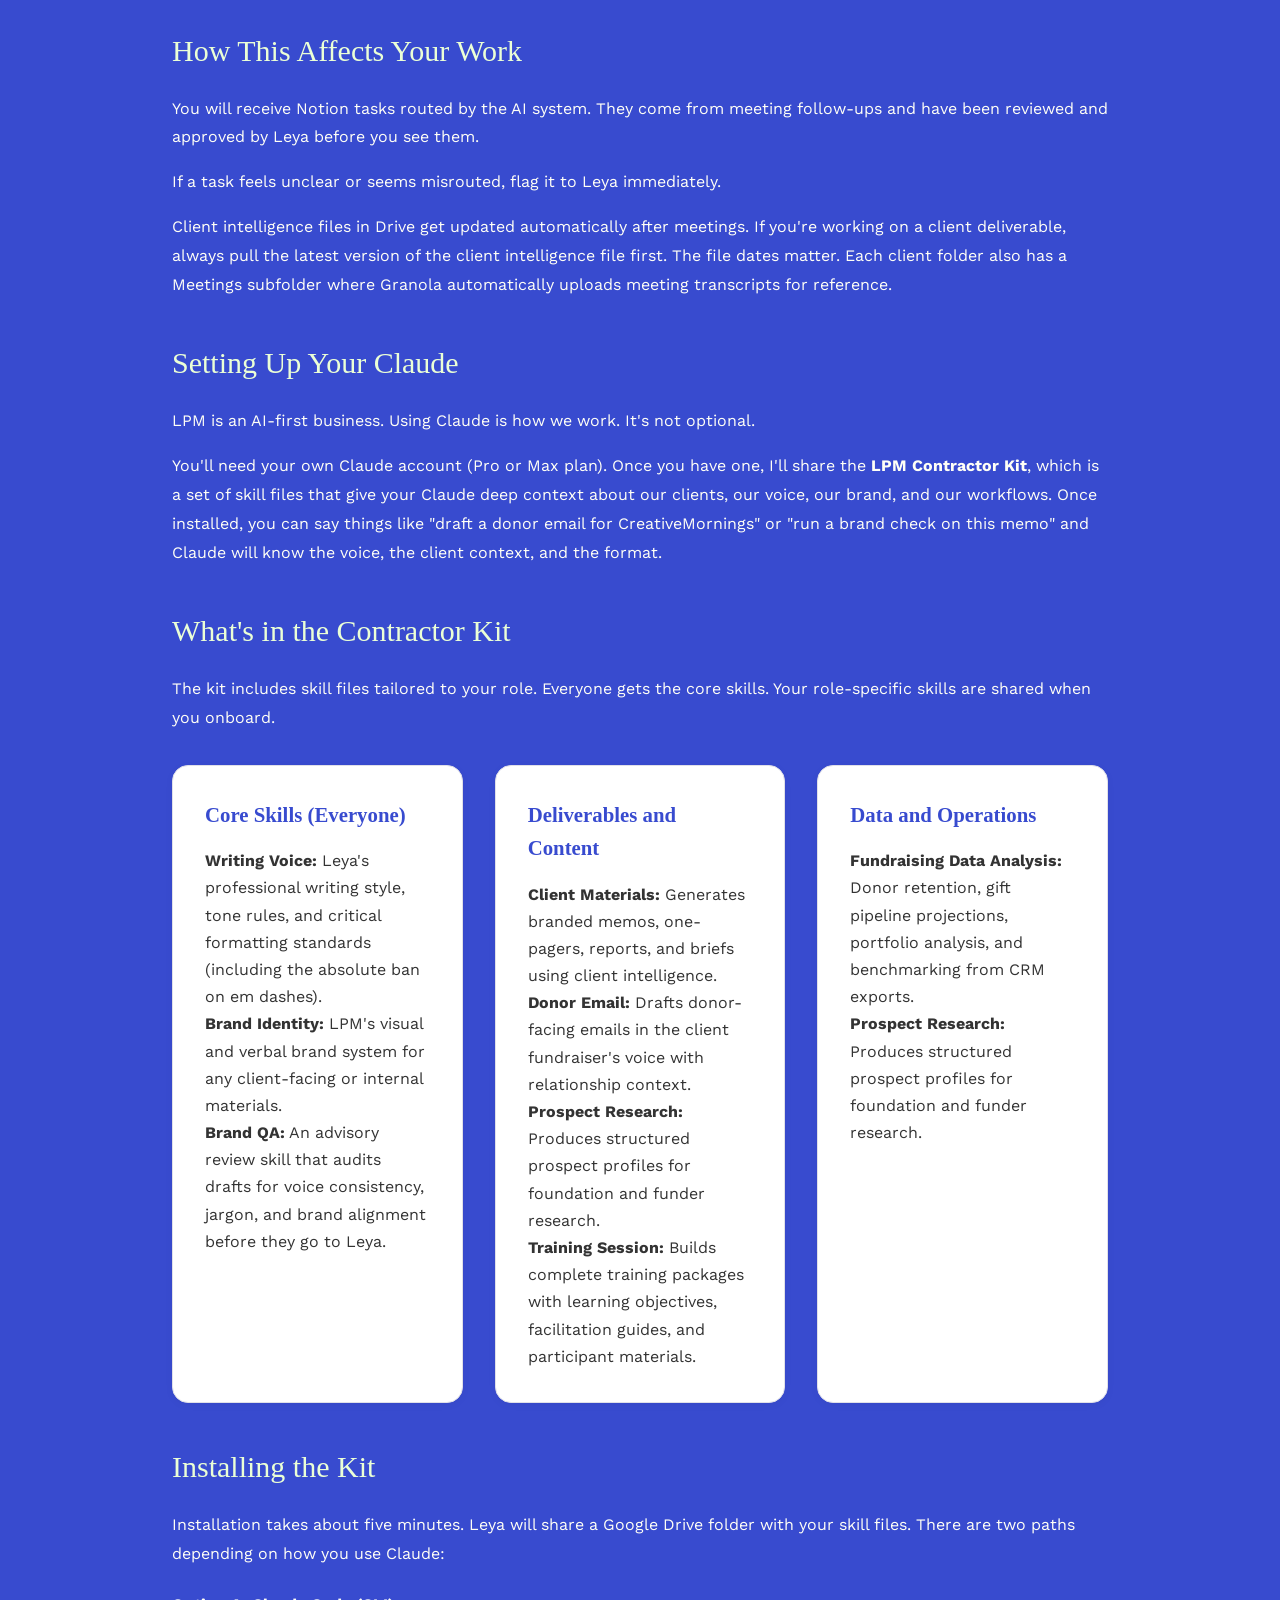
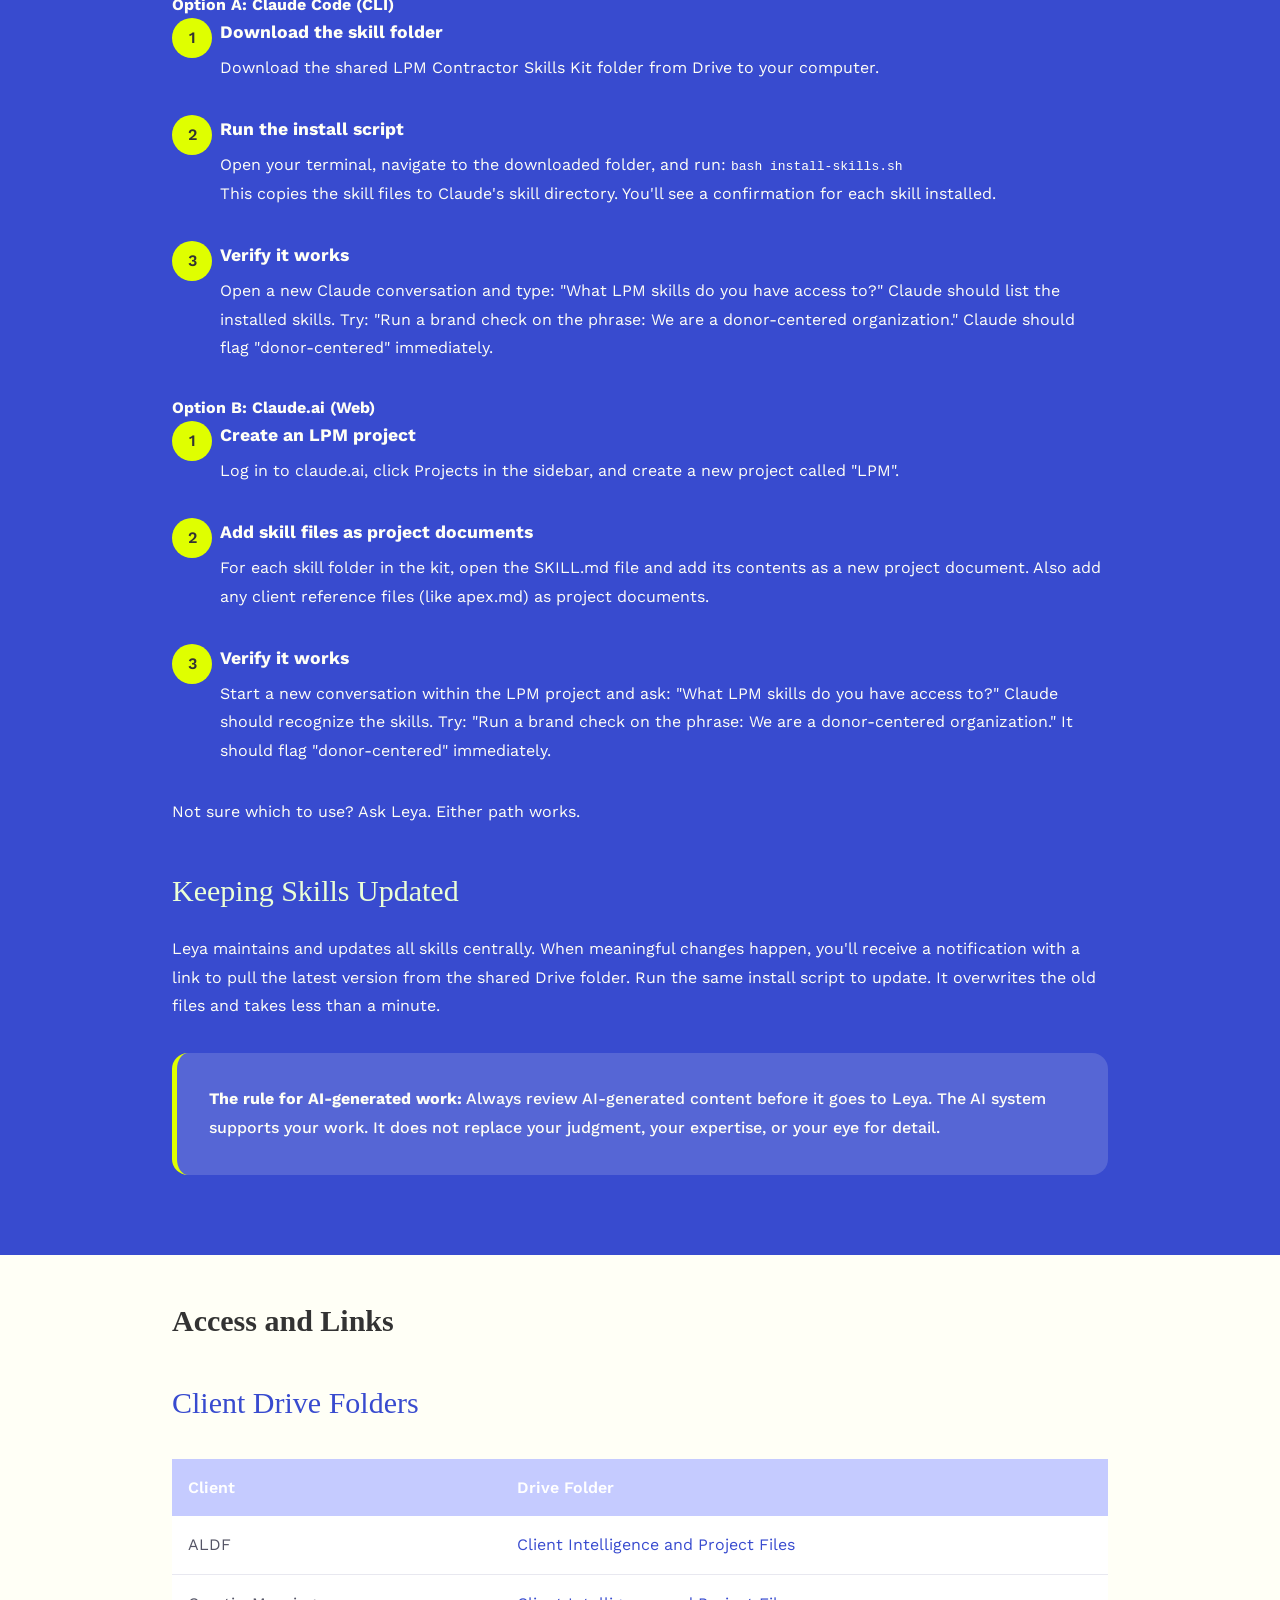
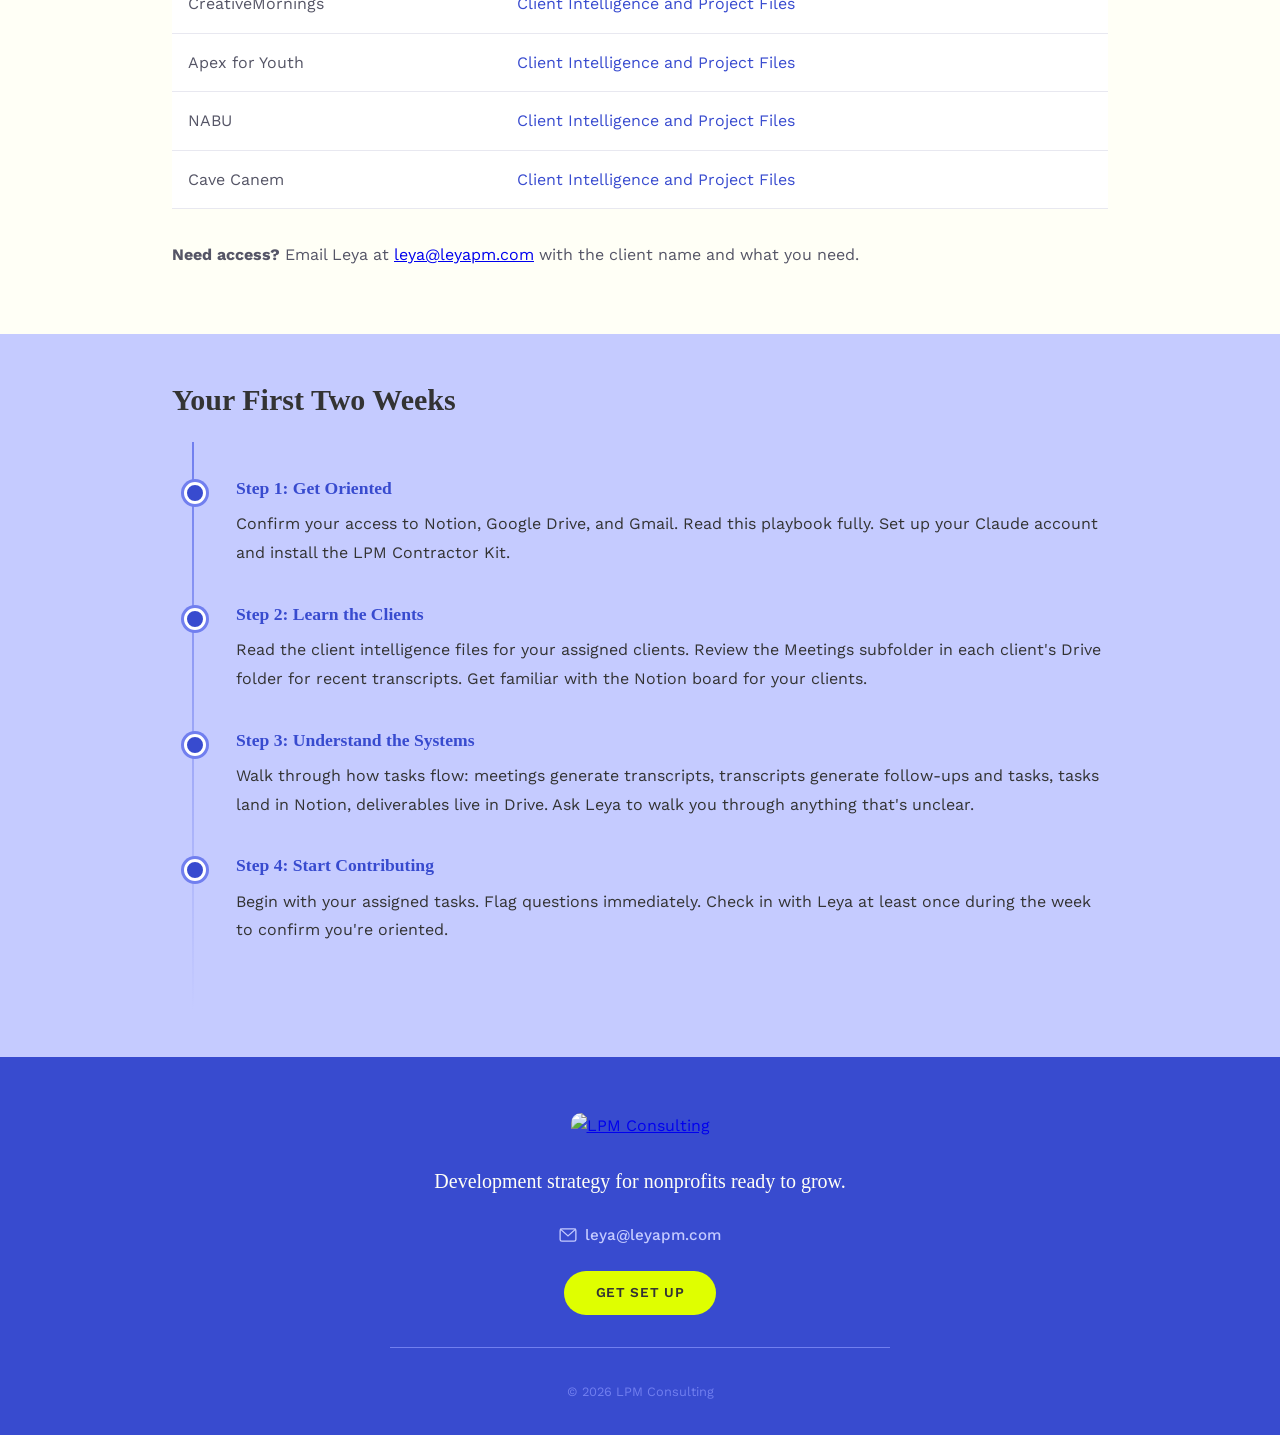
==== commit dc36e85b: "Remove password protection from contractor playbook Co-Authored-By: Claude Opus 4.6 (1M context) <no" ====
--- a/contractor-playbook/index.html
+++ b/contractor-playbook/index.html
@@ -1,892 +1,1714 @@
 <!DOCTYPE html>
-<html class="staticrypt-html">
-    <head>
-        <meta charset="utf-8" />
-        <title>Protected Page</title>
-        <meta name="viewport" content="width=device-width, initial-scale=1" />
-
-        <!-- do not cache this page -->
-        <meta http-equiv="cache-control" content="max-age=0" />
-        <meta http-equiv="cache-control" content="no-cache" />
-        <meta http-equiv="expires" content="0" />
-        <meta http-equiv="expires" content="Tue, 01 Jan 1980 1:00:00 GMT" />
-        <meta http-equiv="pragma" content="no-cache" />
-
-        <style>
-            .staticrypt-hr {
-                margin-top: 20px;
-                margin-bottom: 20px;
-                border: 0;
-                border-top: 1px solid #eee;
-            }
-
-            .staticrypt-page {
-                width: 360px;
-                padding: 8% 0 0;
-                margin: auto;
-                box-sizing: border-box;
-            }
-
-            .staticrypt-form {
-                position: relative;
-                z-index: 1;
-                background: #ffffff;
-                max-width: 360px;
-                margin: 0 auto 100px;
-                padding: 45px;
+<html lang="en">
+<head>
+    <meta charset="UTF-8">
+    <meta name="viewport" content="width=device-width, initial-scale=1.0">
+    <title>LPM Contractor Playbook</title>
+    <link rel="icon" type="image/png" href="https://lpm-consulting.netlify.app/uploads/Logos/Favicons/png/Primary_Blue/Fav_Blue.png">
+    <link href="https://fonts.googleapis.com/css2?family=Work+Sans:wght@300;400;500;600;700&display=swap" rel="stylesheet">
+
+    <style>
+        @font-face {
+            font-family: 'King and Queen';
+            src: url('https://deploy-preview-1--lpm-consulting.netlify.app/uploads/King%20and%20Queen/KingandQueen-Regular.otf') format('opentype');
+            font-weight: 400;
+            font-style: normal;
+            font-display: swap;
+        }
+
+        @font-face {
+            font-family: 'King and Queen';
+            src: url('https://deploy-preview-1--lpm-consulting.netlify.app/uploads/King%20and%20Queen/KingandQueen-SemiBold.otf') format('opentype');
+            font-weight: 600;
+            font-style: normal;
+            font-display: swap;
+        }
+
+        :root {
+            --blueberry: #384BCF;
+            --cornflower: #717FEF;
+            --periwinkle: #C5CBFF;
+            --lime: #DFFF00;
+
+            --gardenia: #FFFFF6;
+            --ink: #333333;
+            --text-light: #555566;
+            --font-display: 'King and Queen', Georgia, serif;
+            --font-body: 'Work Sans', system-ui, sans-serif;
+            --radius-pill: 100px;
+            --radius-card: 16px;
+        }
+
+        * {
+            margin: 0;
+            padding: 0;
+            box-sizing: border-box;
+        }
+
+        html {
+            scroll-behavior: smooth;
+        }
+
+        body {
+            font-family: var(--font-body);
+            color: var(--ink);
+            background-color: white;
+            line-height: 1.6;
+        }
+
+        /* STICKY NAVIGATION */
+        nav {
+            position: sticky;
+            top: 0;
+            background: white;
+            border-bottom: 2px solid var(--periwinkle);
+            padding: 1rem 2rem;
+            z-index: 100;
+            display: flex;
+            gap: 2rem;
+            overflow-x: auto;
+            box-shadow: 0 2px 8px rgba(0, 0, 0, 0.06);
+        }
+
+        nav a {
+            text-decoration: none;
+            color: var(--text-light);
+            font-weight: 500;
+            font-size: 0.95rem;
+            white-space: nowrap;
+            padding: 0.5rem 0;
+            border-bottom: 3px solid transparent;
+            transition: all 0.3s ease;
+        }
+
+        nav a:hover {
+            color: var(--blueberry);
+        }
+
+        nav a.active {
+            color: var(--blueberry);
+            border-bottom-color: var(--lime);
+        }
+
+        @media print {
+            nav {
+                display: none;
+            }
+        }
+
+        /* HERO SECTION */
+        .hero {
+            background: linear-gradient(135deg, var(--blueberry) 0%, #2d3ba8 100%);
+            color: var(--gardenia);
+            padding: 6rem 2rem;
+            position: relative;
+            overflow: hidden;
+            text-align: center;
+        }
+
+        .hero::before {
+            content: '';
+            position: absolute;
+            top: 0;
+            left: 0;
+            right: 0;
+            bottom: 0;
+            opacity: 0.1;
+            background-image:
+                radial-gradient(circle at 20% 80%, var(--periwinkle) 0%, transparent 50%),
+                radial-gradient(circle at 80% 20%, var(--lime) 0%, transparent 50%);
+            pointer-events: none;
+        }
+
+        .hero-content {
+            position: relative;
+            z-index: 2;
+            max-width: 900px;
+            margin: 0 auto;
+        }
+
+        .hero-eyebrow {
+            font-size: 0.85rem;
+            letter-spacing: 2px;
+            text-transform: uppercase;
+            color: var(--lime);
+            margin-bottom: 1.5rem;
+            font-weight: 600;
+            font-family: var(--font-body);
+        }
+
+        .hero h1 {
+            font-family: var(--font-display);
+            font-size: 3.5rem;
+            font-weight: 600;
+            line-height: 1.1;
+            margin-bottom: 1.5rem;
+            color: var(--gardenia);
+        }
+
+        .hero p {
+            font-size: 1.25rem;
+            color: var(--periwinkle);
+            line-height: 1.5;
+        }
+
+        /* ARCH DECORATIONS - matching lpm-consulting.netlify.app */
+        .arch-decoration {
+            position: absolute;
+            pointer-events: none;
+        }
+
+        /* Solid blueberry arch peeking from bottom-left */
+        .arch-1 {
+            bottom: -120px;
+            left: -100px;
+            width: 320px;
+            height: 320px;
+        }
+
+        /* Lime neon outline arch peeking from bottom-right */
+        .arch-2 {
+            bottom: -80px;
+            right: -60px;
+            width: 280px;
+            height: 280px;
+        }
+
+        /* Small periwinkle filled arch, top-right accent */
+        .arch-3 {
+            top: -40px;
+            right: 80px;
+            width: 120px;
+            height: 120px;
+        }
+
+        /* MAIN CONTENT */
+        main {
+            max-width: none;
+            margin: 0;
+            padding: 0;
+        }
+
+        section {
+            padding: 3rem 0;
+        }
+
+        .section-inner {
+            max-width: 1000px;
+            margin: 0 auto;
+            padding: 0 2rem;
+        }
+
+        section#welcome {
+            background-color: var(--gardenia);
+        }
+
+        section#about {
+            background-color: var(--periwinkle);
+        }
+
+        section#about .card {
+            background: var(--gardenia);
+        }
+
+        section#about h2,
+        section#about h3,
+        section#about p,
+        section#about .lead {
+            color: var(--ink);
+        }
+
+        section#how-we-work {
+            background-color: var(--gardenia);
+        }
+
+        section#clients {
+            background-color: var(--periwinkle);
+        }
+
+        section#clients .client-card {
+            background: var(--gardenia);
+        }
+
+        section#clients h2,
+        section#clients h3,
+        section#clients p,
+        section#clients .lead {
+            color: var(--ink);
+        }
+
+        section#team {
+            background-color: var(--gardenia);
+        }
+
+        section#team h2,
+        section#team h3,
+        section#team p {
+            color: var(--ink);
+        }
+
+        section#ai-system {
+            background-color: var(--blueberry);
+            color: var(--gardenia);
+        }
+
+        section#ai-system h2 {
+            color: var(--gardenia);
+        }
+
+        section#ai-system h3 {
+            color: #EBFFD6;
+        }
+
+        section#ai-system .lead {
+            color: var(--periwinkle);
+        }
+
+        section#ai-system p {
+            color: var(--gardenia);
+        }
+
+        section#ai-system .card {
+            color: var(--ink);
+        }
+
+        section#ai-system .card h4 {
+            color: var(--blueberry);
+        }
+
+        section#ai-system .card p {
+            color: var(--ink);
+        }
+
+        section#access {
+            background-color: var(--gardenia);
+        }
+
+        section#first-two-weeks {
+            background-color: var(--periwinkle);
+        }
+
+        section#first-two-weeks h2,
+        section#first-two-weeks h3,
+        section#first-two-weeks p,
+        section#first-two-weeks .lead {
+            color: var(--ink);
+        }
+
+
+
+
+        h1 {
+            font-family: var(--font-display);
+            font-size: 2.5rem;
+            font-weight: 600;
+            color: var(--blueberry);
+            margin-bottom: 1.5rem;
+            line-height: 1.2;
+        }
+
+        h2 {
+            font-family: var(--font-display);
+            font-size: 1.875rem;
+            font-weight: 600;
+            color: var(--ink);
+            margin-bottom: 1.5rem;
+            line-height: 1.2;
+        }
+
+        section#ai-system h2 {
+            color: var(--gardenia);
+        }
+
+        h3 {
+            font-family: var(--font-display);
+            font-size: 1.875rem;
+            font-weight: 400;
+            color: var(--blueberry);
+            margin: 2.5rem 0 1.25rem;
+        }
+
+        section#ai-system h3 {
+            color: #EBFFD6;
+        }
+
+        .lead {
+            font-size: 1.1rem;
+            color: var(--text-light);
+            margin-bottom: 1.5rem;
+            line-height: 1.8;
+        }
+
+        p {
+            color: var(--text-light);
+            margin-bottom: 1rem;
+            line-height: 1.8;
+        }
+
+        section#ai-system p {
+            color: var(--gardenia);
+        }
+
+        /* CALLOUT BLOCKS */
+        .callout {
+            background: rgba(197, 203, 255, 0.3);
+            border-left: 5px solid var(--blueberry);
+            padding: 2rem;
+            border-radius: var(--radius-card);
+            margin: 2rem 0;
+            color: var(--ink);
+        }
+
+        section#ai-system .callout {
+            background: rgba(255, 255, 246, 0.15);
+            border-left-color: var(--lime);
+        }
+
+        .callout p {
+            color: var(--ink);
+            font-weight: 500;
+            margin: 0;
+        }
+
+        section#ai-system .callout p {
+            color: var(--gardenia);
+        }
+
+        /* RULE BOXES */
+        .rule-box {
+            border-left: 5px solid;
+            padding: 1.5rem;
+            margin: 1.5rem 0;
+            background: #f8f8fb;
+            border-radius: var(--radius-card);
+        }
+
+        .rule-box.cornflower {
+            border-left-color: var(--cornflower);
+        }
+
+        .rule-box.blueberry {
+            border-left-color: var(--blueberry);
+        }
+
+        .rule-box.lime {
+            border-left-color: var(--lime);
+        }
+
+        .rule-box-title {
+            font-family: var(--font-display);
+            font-weight: 600;
+            color: var(--blueberry);
+            margin-bottom: 0.5rem;
+            font-size: 1.1rem;
+        }
+
+        .rule-box p {
+            margin: 0;
+            color: var(--text-light);
+        }
+
+        /* CARDS */
+        .card-grid {
+            display: grid;
+            grid-template-columns: repeat(auto-fit, minmax(280px, 1fr));
+            gap: 2rem;
+            margin: 2rem 0;
+        }
+
+        .card {
+            background: white;
+            border-radius: var(--radius-card);
+            padding: 2rem;
+            border: 1px solid #e0e0e8;
+            transition: all 0.3s ease;
+            box-shadow: 0 2px 8px rgba(0, 0, 0, 0.04);
+        }
+
+        .card:hover {
+            box-shadow: 0 8px 24px rgba(56, 75, 207, 0.12);
+            transform: translateY(-4px);
+        }
+
+        .card h4 {
+            font-family: var(--font-display);
+            font-size: 1.3rem;
+            color: var(--blueberry);
+            margin-bottom: 1rem;
+        }
+
+        .card p {
+            color: var(--text-light);
+            margin-bottom: 0;
+            line-height: 1.7;
+        }
+
+        /* TOOL PILLS */
+        .pill-group {
+            display: flex;
+            flex-wrap: wrap;
+            gap: 1rem;
+            margin: 1.5rem 0;
+        }
+
+        .pill {
+            display: inline-block;
+            background: var(--gardenia);
+            border: 2px solid var(--cornflower);
+            color: var(--blueberry);
+            padding: 0.6rem 1.2rem;
+            border-radius: var(--radius-pill);
+            text-decoration: none;
+            font-weight: 500;
+            font-size: 0.95rem;
+            transition: all 0.3s ease;
+            font-family: var(--font-body);
+        }
+
+        .pill:hover {
+            background: var(--periwinkle);
+            color: white;
+            border-color: var(--blueberry);
+        }
+
+        section#ai-system .pill {
+            background: rgba(255, 255, 246, 0.1);
+            border-color: var(--lime);
+            color: var(--gardenia);
+        }
+
+        section#ai-system .pill:hover {
+            background: rgba(255, 255, 246, 0.25);
+            color: var(--lime);
+        }
+
+        /* COMPARISON GRID */
+        .comparison-grid {
+            display: grid;
+            grid-template-columns: 1fr 1fr;
+            gap: 2rem;
+            margin: 2rem 0;
+        }
+
+        .comparison-column h4 {
+            font-family: var(--font-display);
+            font-size: 1.2rem;
+            margin-bottom: 1.5rem;
+            padding-bottom: 0.75rem;
+            border-bottom: 3px solid var(--periwinkle);
+        }
+
+        .comparison-column:first-child h4 {
+            color: #d9534f;
+            border-bottom-color: #f5c6c3;
+        }
+
+        .comparison-column:last-child h4 {
+            color: var(--blueberry);
+            border-bottom-color: var(--periwinkle);
+        }
+
+        .comparison-item {
+            margin-bottom: 1.5rem;
+            padding-bottom: 1.5rem;
+            border-bottom: 1px solid #e8e8f0;
+        }
+
+        .comparison-item:last-child {
+            border-bottom: none;
+        }
+
+        .comparison-item p {
+            margin: 0;
+            color: var(--text-light);
+        }
+
+        /* CLIENT CARDS */
+        .client-card {
+            background: white;
+            border-radius: var(--radius-card);
+            padding: 1.5rem;
+            border-top: 4px solid var(--cornflower);
+            margin-bottom: 1.5rem;
+            box-shadow: 0 2px 8px rgba(0, 0, 0, 0.04);
+        }
+
+        .client-card h4 {
+            font-family: var(--font-display);
+            font-size: 1.3rem;
+            color: var(--blueberry);
+            margin-bottom: 1rem;
+        }
+
+        .client-detail {
+            display: flex;
+            margin-bottom: 0.75rem;
+            gap: 1rem;
+        }
+
+        .client-detail strong {
+            color: var(--blueberry);
+            min-width: 120px;
+            font-weight: 600;
+        }
+
+        .client-detail p {
+            margin: 0;
+            color: var(--text-light);
+        }
+
+        /* TEAM CARDS */
+        .team-card {
+            background: white;
+            border-radius: var(--radius-card);
+            padding: 2rem;
+            border-top: 4px solid var(--cornflower);
+            margin-bottom: 1.5rem;
+            box-shadow: 0 2px 8px rgba(0, 0, 0, 0.04);
+        }
+
+        .team-card h4 {
+            font-family: var(--font-display);
+            font-size: 1.25rem;
+            color: var(--blueberry);
+            margin-bottom: 0.75rem;
+        }
+
+        .team-title {
+            color: var(--cornflower);
+            font-weight: 600;
+            font-size: 0.95rem;
+            margin-bottom: 1rem;
+            font-family: var(--font-body);
+        }
+
+        .team-email {
+            margin-top: 0.75rem;
+            font-family: var(--font-body);
+        }
+
+        .team-email a {
+            color: var(--blueberry);
+            font-weight: 500;
+            text-decoration: none;
+            border-bottom: 1px solid var(--periwinkle);
+        }
+
+        .team-email a:hover {
+            border-bottom-color: var(--blueberry);
+        }
+
+        /* TEAM PHOTO FRAMES */
+        .team-photo {
+            width: 80px;
+            height: 110px;
+            border-radius: 40px 40px 8px 8px;
+            overflow: hidden;
+            flex-shrink: 0;
+        }
+
+        .team-photo img {
+            width: 100%;
+            height: 100%;
+            object-fit: cover;
+            object-position: center 15%;
+        }
+
+        .team-photo-placeholder {
+            width: 80px;
+            height: 110px;
+            border-radius: 40px 40px 8px 8px;
+            background: var(--periwinkle);
+            display: flex;
+            align-items: center;
+            justify-content: center;
+            font-family: var(--font-display);
+            font-size: 1.5rem;
+            color: var(--blueberry);
+            flex-shrink: 0;
+        }
+
+        .team-card-horizontal {
+            display: flex;
+            gap: 1.5rem;
+            align-items: flex-start;
+        }
+
+        .team-card-text {
+            flex: 1;
+        }
+
+        /* NUMBERED STEPS */
+        .steps {
+            list-style: none;
+            counter-reset: step-counter;
+        }
+
+        .steps li {
+            counter-increment: step-counter;
+            margin-bottom: 2rem;
+            padding-left: 3rem;
+            position: relative;
+        }
+
+        .steps li::before {
+            content: counter(step-counter);
+            position: absolute;
+            left: 0;
+            top: 0;
+            background: var(--cornflower);
+            color: white;
+            width: 2.5rem;
+            height: 2.5rem;
+            border-radius: 50%;
+            display: flex;
+            align-items: center;
+            justify-content: center;
+            font-weight: 600;
+            font-family: var(--font-body);
+        }
+
+        section#ai-system .steps li::before {
+            background: var(--lime);
+            color: var(--ink);
+        }
+
+        .steps li strong {
+            display: block;
+            color: var(--blueberry);
+            font-size: 1.1rem;
+            margin-bottom: 0.5rem;
+        }
+
+        section#ai-system .steps li strong {
+            color: var(--gardenia);
+        }
+
+        .steps li p {
+            margin: 0;
+        }
+
+        /* TIMELINE */
+        .timeline {
+            position: relative;
+            padding: 2rem 0;
+        }
+
+        .timeline::before {
+            content: '';
+            position: absolute;
+            left: 1.25rem;
+            top: 0;
+            bottom: 0;
+            width: 2px;
+            background: linear-gradient(to bottom, var(--cornflower), var(--periwinkle));
+        }
+
+        .timeline-item {
+            position: relative;
+            padding-left: 4rem;
+            margin-bottom: 2rem;
+        }
+
+        .timeline-item::before {
+            content: '';
+            position: absolute;
+            left: 0.75rem;
+            top: 0.5rem;
+            width: 1rem;
+            height: 1rem;
+            background: var(--blueberry);
+            border: 3px solid white;
+            border-radius: 50%;
+            box-shadow: 0 0 0 3px var(--cornflower);
+        }
+
+        .timeline-label {
+            font-family: var(--font-display);
+            font-size: 1.1rem;
+            color: var(--blueberry);
+            font-weight: 600;
+            margin-bottom: 0.5rem;
+        }
+
+        .timeline-desc {
+            color: var(--text-light);
+            margin: 0;
+        }
+
+        /* DATA TABLE */
+        table {
+            width: 100%;
+            border-collapse: collapse;
+            margin: 2rem 0;
+            background: white;
+        }
+
+        thead {
+            background: var(--periwinkle);
+            color: white;
+        }
+
+        th {
+            padding: 1rem;
+            text-align: left;
+            font-weight: 600;
+            font-family: var(--font-body);
+        }
+
+        td {
+            padding: 1rem;
+            border-bottom: 1px solid #e8e8f0;
+            color: var(--text-light);
+            font-family: var(--font-body);
+        }
+
+        tbody tr:hover {
+            background: #f8f8fb;
+        }
+
+        table a {
+            color: var(--blueberry);
+            text-decoration: none;
+        }
+
+        table a:hover {
+            text-decoration: underline;
+        }
+
+        /* FOOTER */
+        footer {
+            color: var(--gardenia);
+            padding: 4rem 2rem;
+            margin-top: 0;
+            text-align: center;
+        }
+
+        footer h3 {
+            font-family: var(--font-display);
+            font-size: 2rem;
+            color: var(--gardenia);
+            margin-bottom: 0.5rem;
+            font-weight: 600;
+        }
+
+        .footer-subtitle {
+            color: var(--periwinkle);
+            font-size: 0.95rem;
+            margin-bottom: 1.5rem;
+            font-family: var(--font-body);
+        }
+
+        .footer-contact {
+            margin: 1.5rem 0;
+            font-size: 0.95rem;
+            font-family: var(--font-body);
+        }
+
+        .footer-contact a {
+            color: var(--lime);
+            text-decoration: none;
+            margin: 0 1rem;
+        }
+
+        .footer-contact a:hover {
+            text-decoration: underline;
+        }
+
+        .footer-links {
+            margin-top: 1.5rem;
+            display: flex;
+            justify-content: center;
+            gap: 2rem;
+            flex-wrap: wrap;
+        }
+
+        .footer-links a {
+            color: var(--lime);
+            text-decoration: none;
+            font-family: var(--font-body);
+        }
+
+        .footer-links a:hover {
+            text-decoration: underline;
+        }
+
+        .footer-legal {
+            margin-top: 2rem;
+            font-size: 0.85rem;
+            color: var(--periwinkle);
+            border-top: 1px solid rgba(255, 255, 255, 0.1);
+            padding-top: 1.5rem;
+            font-family: var(--font-body);
+        }
+
+
+        /* FOOTER LAYOUT */
+        footer {
+            background-color: var(--blueberry);
+            color: var(--gardenia);
+            padding: 3.5rem 2rem 2rem;
+            margin-top: 0;
+            text-align: center;
+        }
+
+        .footer-inner {
+            max-width: 500px;
+            margin: 0 auto;
+            display: flex;
+            flex-direction: column;
+            align-items: center;
+            gap: 1.5rem;
+        }
+
+        .footer-inner img {
+            width: 48px;
+            height: 48px;
+            border-radius: 10px;
+        }
+
+        .footer-tagline {
+            font-family: var(--font-display);
+            font-size: 1.25rem;
+            color: var(--gardenia);
+            margin: 0;
+        }
+
+        .footer-email {
+            color: var(--periwinkle);
+            text-decoration: none;
+            font-size: 0.95rem;
+            font-weight: 500;
+            display: flex;
+            align-items: center;
+            gap: 0.5rem;
+            transition: color 0.2s ease;
+        }
+
+        .footer-email:hover {
+            color: var(--gardenia);
+        }
+
+        .footer-cta {
+            display: inline-block;
+            background: var(--lime);
+            color: var(--ink);
+            padding: 0.7rem 2rem;
+            border-radius: var(--radius-pill);
+            text-decoration: none;
+            font-weight: 600;
+            font-size: 0.85rem;
+            font-family: var(--font-body);
+            letter-spacing: 0.05em;
+            transition: all 0.3s ease;
+        }
+
+        .footer-cta:hover {
+            background: var(--gardenia);
+            color: var(--blueberry);
+        }
+
+        .footer-divider {
+            border-top: 1px solid var(--cornflower);
+            width: 100%;
+            margin: 0.5rem 0;
+        }
+
+        .footer-copyright {
+            color: var(--cornflower);
+            font-size: 0.8rem;
+            margin: 0;
+        }
+
+        @media (max-width: 768px) {
+            .footer-inner {
+                padding: 0 1rem;
+            }
+        }
+
+        /* RESPONSIVE */
+        @media (max-width: 768px) {
+            .hero {
+                padding: 4rem 1.5rem;
+            }
+
+            .hero h1 {
+                font-size: 2.2rem;
+            }
+
+            .hero p {
+                font-size: 1rem;
+            }
+
+            h2 {
+                font-size: 1.5rem;
+            }
+
+            h3 {
+                font-size: 1.3rem;
+            }
+
+            main {
+                padding: 0 1.5rem;
+            }
+
+            section {
+                padding: 3rem 0;
+            }
+
+            .card-grid {
+                grid-template-columns: 1fr;
+            }
+
+            .comparison-grid {
+                grid-template-columns: 1fr;
+            }
+
+            nav {
+                gap: 0.5rem;
+                padding: 1rem;
+            }
+
+            nav a {
+                font-size: 0.85rem;
+                padding: 0.4rem 0.5rem;
+            }
+
+            .timeline::before {
+                left: 0.75rem;
+            }
+
+            .timeline-item {
+                padding-left: 3rem;
+            }
+
+            .arch-1, .arch-2, .arch-3 {
+                display: none;
+            }
+        }
+
+        @media (max-width: 480px) {
+            .hero {
+                padding: 3rem 1rem;
+            }
+
+            .hero h1 {
+                font-size: 1.8rem;
+            }
+
+            .hero p {
+                font-size: 0.95rem;
+            }
+
+            h2 {
+                font-size: 1.3rem;
+            }
+
+            h3 {
+                font-size: 1.1rem;
+            }
+
+            nav {
+                flex-direction: column;
+                gap: 0.25rem;
+            }
+
+            nav a {
+                font-size: 0.8rem;
+                padding: 0.3rem 0;
+            }
+
+            main {
+                padding: 0 1rem;
+            }
+
+            section {
+                padding: 2rem 0;
+            }
+
+            .pill-group {
+                flex-direction: column;
+            }
+
+            .pill {
+                width: 100%;
                 text-align: center;
-                box-shadow: 0 0 20px 0 rgba(0, 0, 0, 0.2), 0 5px 5px 0 rgba(0, 0, 0, 0.24);
-            }
-
-            .staticrypt-form input[type="password"],
-            input[type="text"] {
-                background: inherit;
-                border: 0;
-                box-sizing: border-box; /* This ensures padding is included in the total width */
-                font-size: 14px;
-                outline: 0;
-                padding: 15px 30px 15px 15px; /* Adjust the padding to ensure there is space for the icon */
-                width: 100%;
-            }
-
-            .staticrypt-password-container {
-                position: relative;
-                outline: 0;
-                background: #f2f2f2;
-                width: 100%;
-                border: 0;
-                margin: 0 0 15px;
-                box-sizing: border-box;
-            }
-
-            .staticrypt-toggle-password-visibility {
-                cursor: pointer;
-                height: 20px;
-                opacity: 60%;
-                padding: 13px;
-                position: absolute;
-                right: 0;
-                top: 50%;
-                transform: translateY(-50%);
-                width: 20px;
-            }
-
-            .staticrypt-form .staticrypt-decrypt-button {
-                text-transform: uppercase;
-                outline: 0;
-                background: #4CAF50;
-                width: 100%;
-                border: 0;
-                padding: 15px;
-                color: #ffffff;
-                font-size: 14px;
-                cursor: pointer;
-            }
-
-            .staticrypt-form .staticrypt-decrypt-button:hover,
-            .staticrypt-form .staticrypt-decrypt-button:active,
-            .staticrypt-form .staticrypt-decrypt-button:focus {
-                background: #4CAF50;
-                filter: brightness(92%);
-            }
-
-            .staticrypt-html {
-                height: 100%;
-            }
-
-            .staticrypt-body {
-                height: 100%;
-                margin: 0;
-            }
-
-            .staticrypt-content {
-                height: 100%;
-                margin-bottom: 1em;
-                background: #76B852;
-                font-family: "Arial", sans-serif;
-                -webkit-font-smoothing: antialiased;
-                -moz-osx-font-smoothing: grayscale;
-            }
-
-            .staticrypt-instructions {
-                margin-top: -1em;
-                margin-bottom: 1em;
-            }
-
-            .staticrypt-title {
-                font-size: 1.5em;
-            }
-
-            label.staticrypt-remember {
-                display: flex;
-                align-items: center;
-                margin-bottom: 1em;
-            }
-
-            .staticrypt-remember input[type="checkbox"] {
-                transform: scale(1.5);
-                margin-right: 1em;
-            }
-
-            .hidden {
-                display: none !important;
-            }
-
-            .staticrypt-spinner-container {
-                height: 100%;
-                display: flex;
-                align-items: center;
-                justify-content: center;
-            }
-
-            .staticrypt-spinner {
-                display: inline-block;
-                width: 2rem;
-                height: 2rem;
-                vertical-align: text-bottom;
-                border: 0.25em solid gray;
-                border-right-color: transparent;
-                border-radius: 50%;
-                -webkit-animation: spinner-border 0.75s linear infinite;
-                animation: spinner-border 0.75s linear infinite;
-                animation-duration: 0.75s;
-                animation-timing-function: linear;
-                animation-delay: 0s;
-                animation-iteration-count: infinite;
-                animation-direction: normal;
-                animation-fill-mode: none;
-                animation-play-state: running;
-                animation-name: spinner-border;
-            }
-
-            @keyframes spinner-border {
-                100% {
-                    transform: rotate(360deg);
-                }
-            }
-
-            @media screen and (-webkit-min-device-pixel-ratio: 0) {
-                .staticrypt-form input[type="password"],
-                input[type="text"] {
-                    font-size: 16px;
-                }
-            }
-        </style>
-    </head>
-
-    <body class="staticrypt-body">
-        <div id="staticrypt_loading" class="staticrypt-spinner-container">
-            <div class="staticrypt-spinner"></div>
+            }
+
+            .comparison-grid {
+                gap: 1rem;
+            }
+
+            .client-detail {
+                flex-direction: column;
+            }
+
+            .client-detail strong {
+                min-width: auto;
+            }
+        }
+
+        /* SCROLL REVEAL ANIMATIONS */
+        .reveal {
+            opacity: 0;
+            transform: translateY(20px);
+            transition: opacity 0.6s ease, transform 0.6s ease;
+        }
+
+        .reveal.visible {
+            opacity: 1;
+            transform: translateY(0);
+        }
+    </style>
+</head>
+
+<body>
+    <!-- NAVIGATION -->
+    <nav>
+        <a href="#welcome">Welcome</a>
+        <a href="#about">About LPM</a>
+        <a href="#how-we-work">How We Work</a>
+        <a href="#clients">Clients</a>
+        <a href="#team">Team</a>
+        <a href="#ai-system">AI System</a>
+        <a href="#access">Access</a>
+        <a href="#first-two-weeks">First Two Weeks</a>
+    </nav>
+
+    <!-- HERO SECTION -->
+    <section class="hero">
+        <!-- Solid blueberry arch, bottom-left (like homepage hero) -->
+        <svg class="arch-decoration arch-1" viewBox="0 0 200 300" xmlns="http://www.w3.org/2000/svg">
+            <path d="M0,300 L0,100 A100,100 0 0,1 200,100 L200,300 Z" fill="#C5CBFF" opacity="0.2"/>
+        </svg>
+        <!-- Lime neon outline arch, bottom-right (like homepage CTA) -->
+        <svg class="arch-decoration arch-2" viewBox="0 0 200 300" xmlns="http://www.w3.org/2000/svg">
+            <path d="M0,300 L0,100 A100,100 0 0,1 200,100 L200,300 Z" fill="none" stroke="#DFFF00" stroke-width="3" opacity="0.5"/>
+        </svg>
+        <!-- Small periwinkle filled arch, top-right -->
+        <svg class="arch-decoration arch-3" viewBox="0 0 200 300" xmlns="http://www.w3.org/2000/svg">
+            <path d="M0,300 L0,100 A100,100 0 0,1 200,100 L200,300 Z" fill="#C5CBFF" opacity="0.15"/>
+        </svg>
+        <div class="hero-content">
+            <div class="hero-eyebrow">For LPM Contractors and Collaborators</div>
+            <h1>The LPM Contractor Playbook</h1>
+            <p>Everything you need to know before your first day, and a reference to come back to whenever you need it.</p>
         </div>
-
-        <div id="staticrypt_content" class="staticrypt-content hidden">
-            <div class="staticrypt-page">
-                <div class="staticrypt-form">
-                    <div class="staticrypt-instructions">
-                        <p class="staticrypt-title">Protected Page</p>
-                        <p></p>
-                    </div>
-
-                    <hr class="staticrypt-hr" />
-
-                    <form id="staticrypt-form" action="#" method="post">
-                        <div class="staticrypt-password-container">
-                            <input
-                                id="staticrypt-password"
-                                type="password"
-                                name="password"
-                                placeholder="Password"
-                                autofocus
-                            />
-
-                            <img
-                                class="staticrypt-toggle-password-visibility"
-                                alt="Show password"
-                                title="Show password"
-                                src="[data-uri]"
-                            />
+    </section>
+
+    <main>
+        <!-- WELCOME SECTION -->
+        <section id="welcome">
+            <div class="section-inner">
+                <h2>Welcome to LPM Consulting</h2>
+
+                <p class="lead">You're here because I trust your work. Here's what you need to know to do it well with us.</p>
+
+                <p>This playbook covers how we work, who our clients are, what tools we use, and how to get set up. Come back to it whenever things feel unclear.</p>
+
+                <p>At LPM, we help nonprofit organizations and their leaders see themselves more clearly. We work in fundraising strategy, development operations, data analysis, and leadership. That clarity creates the conditions for better decisions, stronger relationships, and sustainable impact.</p>
+
+                <div class="callout">
+                    <p><strong>How we describe what we do:</strong> Development strategy for nonprofits ready to grow. We help organizations move from reactive to intentional so they can raise more, build stronger relationships, and sustain it.</p>
+                </div>
+
+                <p>I expect great work, and I'll make sure you have what you need to deliver it.</p>
+            </div>
+        </section>
+
+        <!-- ABOUT LPM SECTION -->
+        <section id="about">
+            <div class="section-inner">
+                <h2>About LPM Consulting</h2>
+
+                <h3>The Strategic Mirror Approach</h3>
+                <p>My approach is what I call the Strategic Mirror. I help organizations see what's actually true about their fundraising, their data, their relationships, and their potential. That clarity creates the conditions for better decisions. When you're working with me, you're part of that process.</p>
+
+                <h3>What We Believe</h3>
+                <div class="card-grid">
+                    <div class="card">
+                        <h4>Integrity</h4>
+                        <p>We say what we see. We deliver what we promise. We keep confidences. We don't perform trust; we earn it.</p>
+                    </div>
+                    <div class="card">
+                        <h4>Clarity</h4>
+                        <p>We explain things plainly. We ask the questions that matter. We surface what's actually happening, not what sounds good in a report.</p>
+                    </div>
+                    <div class="card">
+                        <h4>Community-Centric</h4>
+                        <p>We don't use donor-centric language. We believe that fundraising is about connecting passionate partners and donors with the organizations that are best poised to make that work. We center the community that is being impacted, never the donor that is funding that work. <a href="https://communitycentricfundraising.org" target="_blank" style="color: var(--blueberry); font-weight: 500;">Learn more about Community-Centric Fundraising.</a></p>
+                    </div>
+                </div>
+
+                <h3>What We Do</h3>
+                <p><strong>Fundraising Strategy.</strong> We help nonprofit clients understand their supporter ecosystem, build cases for support, and design pipeline development plans. Your work may include research, analysis, or drafting that feeds into these strategies.</p>
+
+                <p><strong>Development Consulting.</strong> We embed alongside client teams to strengthen their fundraising operations, from staffing structure to gift processing systems. You may support data work, project management, or deliverable production depending on the engagement.</p>
+
+                <p><strong>Data Analysis.</strong> Gift trend analysis, wealth screening, pipeline health, retention metrics. If you're supporting data work, accuracy is everything. When in doubt, ask before submitting.</p>
+
+                <p><strong>Interim and Advisory Support.</strong> I serve as a strategic advisor and sometimes step into leadership gaps for clients. Your work supports the deliverables, research, and operations behind those advisory relationships.</p>
+
+                <p><strong>Training and Coaching.</strong> We run cohort programs and facilitate workshops for nonprofit development teams. You may support curriculum development, materials production, or facilitation logistics.</p>
+
+                <h3>How Leya Works</h3>
+                <div class="rule-box cornflower">
+                    <div class="rule-box-title">Direct Communication</div>
+                    <p>Be clear and be kind. Lead with the point, but lead with empathy too. I value directness because it respects everyone's time, and I value warmth because that's how trust gets built. Communicate with context, be concise, and surface the key takeaway or next step up front.</p>
+                </div>
+                <div class="rule-box blueberry">
+                    <div class="rule-box-title">Quality and Ownership</div>
+                    <p>I notice details. Proofread before presenting anything. Before submitting, ask yourself: would I feel confident handing this to a client as-is? If something is wrong or you make a mistake, own it, then fix it or ask for help. Ownership matters more than perfection. I prioritize completion and clarity over speed. I'd rather have one task done thoroughly than three halfway finished.</p>
+                </div>
+                <div class="rule-box lime">
+                    <div class="rule-box-title">Proactive, Not Passive</div>
+                    <p>If you see a way to improve a system or process, note it and share. If something feels unclear, propose two options and your recommendation. Communicate progress even when incomplete. I prefer visibility over silence.</p>
+                </div>
+            </div>
+        </section>
+
+        <!-- HOW WE WORK SECTION -->
+        <section id="how-we-work">
+            <div class="section-inner">
+                <h2>How We Work</h2>
+
+                <h3>Our Tools</h3>
+                <div class="pill-group">
+                    <a href="https://notion.so" class="pill">Notion</a>
+                    <a href="https://drive.google.com" class="pill">Google Drive</a>
+                    <a href="https://mail.google.com" class="pill">Gmail</a>
+                    <a href="https://granola.ai" class="pill">Granola</a>
+                    <a href="https://claude.ai" class="pill">Claude AI</a>
+                </div>
+
+                <h3>Core Operating Principles</h3>
+                <p><strong style="color: var(--blueberry);">Notion is the source of truth.</strong> If it's not in Notion, it doesn't exist. Tasks, deadlines, assignments. All there. Check Notion before asking what you should be working on.</p>
+
+                <p><strong style="color: var(--blueberry);">Google Drive is where documents live.</strong> Strategy plans, client files, drafts, research. Organized by client. Always pull the latest version before you start working.</p>
+
+                <p><strong style="color: var(--blueberry);">Gmail is for client communication.</strong> I use leya@leyapm.com. Keep client conversations in email so we have a record.</p>
+
+                <p><strong style="color: var(--blueberry);">Granola captures and transcribes every meeting.</strong> After client calls, Granola processes the transcript and surfaces action items, decisions, and follow-ups. Each client folder in Google Drive has a "Meetings" subfolder where Granola automatically uploads transcriptions. Refer to these whenever you need context on recent conversations.</p>
+
+                <h3>Billing and Time Tracking</h3>
+                <p>Contractors bill monthly. Track your hours by client. Be accurate. If your contract has a maximum number of hours, or we've discussed an estimated hours budget for a project, flag it for me when you're approaching half of the allocated hours and think you may need more than planned.</p>
+
+                <p>My philosophy is always to do the job well and get the job done right. We can be flexible on hours as needed. But I need to know early.</p>
+
+                <h3>What Good Work Looks Like</h3>
+                <div class="comparison-grid">
+                    <div class="comparison-column">
+                        <h4>What to Avoid</h4>
+                        <div class="comparison-item">
+                            <p>Consultant-speak and jargon</p>
                         </div>
-
-                        <label id="staticrypt-remember-label" class="staticrypt-remember hidden">
-                            <input id="staticrypt-remember" type="checkbox" name="remember" />
-                            Remember me
-                        </label>
-
-                        <input type="submit" class="staticrypt-decrypt-button" value="DECRYPT" />
-                    </form>
+                        <div class="comparison-item">
+                            <p>Vague recommendations</p>
+                        </div>
+                        <div class="comparison-item">
+                            <p>Passive voice</p>
+                        </div>
+                        <div class="comparison-item">
+                            <p>"Best-in-class," "synergy," "leverage"</p>
+                        </div>
+                        <div class="comparison-item">
+                            <p>Hedging and qualifiers</p>
+                        </div>
+                    </div>
+                    <div class="comparison-column">
+                        <h4>What LPM Sounds Like</h4>
+                        <div class="comparison-item">
+                            <p>Specific names, dates, numbers</p>
+                        </div>
+                        <div class="comparison-item">
+                            <p>Specific recommendations with reasoning</p>
+                        </div>
+                        <div class="comparison-item">
+                            <p>Active voice, short sentences</p>
+                        </div>
+                        <div class="comparison-item">
+                            <p>Clear, human language and momentum</p>
+                        </div>
+                        <div class="comparison-item">
+                            <p>Confident and direct</p>
+                        </div>
+                    </div>
+                </div>
+
+                <div class="rule-box cornflower">
+                    <div class="rule-box-title">The Bigger Picture</div>
+                    <p>Good work at LPM also means genuine curiosity about the people we serve. It means warmth and generosity in how we show up. It means flexibility when a scope of work turns out not to be what a client actually needs. We hold a level of adaptability because we genuinely want our clients to use our work, to grow, and to be better. The quality standards above are the floor. The ceiling is caring enough to get it right for the right reasons.</p>
                 </div>
             </div>
+        </section>
+
+        <!-- ACTIVE CLIENTS SECTION -->
+        <section id="clients">
+            <div class="section-inner">
+                <h2>Active Clients</h2>
+                <p class="lead">Here's who we're working with right now. Read your assigned client intelligence file in Drive before any client work.</p>
+
+                <div class="client-card">
+                    <h4><a href="https://aldf.org" target="_blank" style="color: inherit; text-decoration: none; border-bottom: 2px solid var(--cornflower);">ALDF (Animal Legal Defense Fund)</a></h4>
+                    <div class="client-detail">
+                        <strong>Contract End:</strong>
+                        <p>May 8, 2026</p>
+                    </div>
+                    <div class="client-detail">
+                        <strong>Primary Contact:</strong>
+                        <p>Susan Halteman (Chief Development Officer level)</p>
+                    </div>
+                    <div class="client-detail">
+                        <strong>Our Role:</strong>
+                        <p>Strategic advisor and managing their embedded dev ops team</p>
+                    </div>
+                    <div class="client-detail">
+                        <strong>Team:</strong>
+                        <p>Kelly (CRM and data operations)</p>
+                    </div>
+                    <div class="client-detail">
+                        <strong>Voice:</strong>
+                        <p>Strategic, direct, warm. Weekly check-ins with Susan. Flag scope creep immediately.</p>
+                    </div>
+                </div>
+
+                <div class="client-card">
+                    <h4><a href="https://creativemornings.com" target="_blank" style="color: inherit; text-decoration: none; border-bottom: 2px solid var(--cornflower);">CreativeMornings</a></h4>
+                    <div class="client-detail">
+                        <strong>Contract End:</strong>
+                        <p>Approximately May 30, 2026</p>
+                    </div>
+                    <div class="client-detail">
+                        <strong>Primary Contact:</strong>
+                        <p>Tina Roth Eisenberg (Founder)</p>
+                    </div>
+                    <div class="client-detail">
+                        <strong>Our Role:</strong>
+                        <p>Fundraising strategy advisor and donor outreach partner</p>
+                    </div>
+                    <div class="client-detail">
+                        <strong>Team:</strong>
+                        <p>Kathleen (all client deliverables)</p>
+                    </div>
+                    <div class="client-detail">
+                        <strong>Voice:</strong>
+                        <p>Casual, warm, peer-level. Community-centric language always. Outreach emails must sound like Tina's voice.</p>
+                    </div>
+                </div>
+
+                <div class="client-card">
+                    <h4><a href="https://apexforyouth.org" target="_blank" style="color: inherit; text-decoration: none; border-bottom: 2px solid var(--cornflower);">Apex for Youth</a></h4>
+                    <div class="client-detail">
+                        <strong>Contract End:</strong>
+                        <p>June 30, 2026</p>
+                    </div>
+                    <div class="client-detail">
+                        <strong>Primary Contact:</strong>
+                        <p>Wendy Hu-Au</p>
+                    </div>
+                    <div class="client-detail">
+                        <strong>Our Role:</strong>
+                        <p>Strategy oversight and case development</p>
+                    </div>
+                    <div class="client-detail">
+                        <strong>Team:</strong>
+                        <p>Kathleen (case for support drafting)</p>
+                    </div>
+                    <div class="client-detail">
+                        <strong>Voice:</strong>
+                        <p>Community-centered and youth-focused. Honor their mission and identity in every piece of communication.</p>
+                    </div>
+                </div>
+
+                <div class="client-card">
+                    <h4><a href="https://nabu.org" target="_blank" style="color: inherit; text-decoration: none; border-bottom: 2px solid var(--cornflower);">NABU (Nabu Global Inc.)</a></h4>
+                    <div class="client-detail">
+                        <strong>Contract Period:</strong>
+                        <p>March 17 through November 30, 2026</p>
+                    </div>
+                    <div class="client-detail">
+                        <strong>Primary Contact:</strong>
+                        <p>Camille Park</p>
+                    </div>
+                    <div class="client-detail">
+                        <strong>Our Role:</strong>
+                        <p>Strategic advisor for major gifts assessment and outreach toolkit development</p>
+                    </div>
+                    <div class="client-detail">
+                        <strong>Team:</strong>
+                        <p>Kathleen (wealth screening and strategy plan drafting)</p>
+                    </div>
+                    <div class="client-detail">
+                        <strong>Voice:</strong>
+                        <p>Professional, clear, outcomes-focused. Relationship building still matters.</p>
+                    </div>
+                </div>
+
+                <div class="client-card">
+                    <h4><a href="https://cavecanempoets.org" target="_blank" style="color: inherit; text-decoration: none; border-bottom: 2px solid var(--cornflower);">Cave Canem</a></h4>
+                    <div class="client-detail">
+                        <strong>Engagement:</strong>
+                        <p>75-minute virtual training on relationship-based fundraising for small literary and cultural organizations, part of the Cave Canem sustainability convening (July 9, 2026)</p>
+                    </div>
+                    <div class="client-detail">
+                        <strong>Primary Contact:</strong>
+                        <p>Hallie Hobson, HSH Consulting (co-consultant leading the broader convening)</p>
+                    </div>
+                    <div class="client-detail">
+                        <strong>Our Role:</strong>
+                        <p>Training design and facilitation: donor journey, relationship-based asks, and fundraiser mindset work</p>
+                    </div>
+                    <div class="client-detail">
+                        <strong>Team:</strong>
+                        <p>Leya</p>
+                    </div>
+                    <div class="client-detail">
+                        <strong>Voice:</strong>
+                        <p>Warm, accessible, grounded. Audience is founders and leaders of small organizations who care deeply about their missions. Meet them where they are. No corporate fundraising jargon.</p>
+                    </div>
+                </div>
+
+                <div class="callout">
+                    <p>For questions, scheduling, or logistics, email Leya directly at <a href="mailto:leya@leyapm.com">leya@leyapm.com</a>.</p>
+                </div>
+            </div>
+        </section>
+
+        <!-- TEAM SECTION -->
+        <section id="team">
+            <div class="section-inner">
+                <h2>The Team</h2>
+
+                <div class="team-card team-card-horizontal">
+                    <div class="team-photo">
+                        <img src="https://lpm-consulting.netlify.app/uploads/Photos/2R2A5122-web.jpg" alt="Leya Petrovani Miller">
+                    </div>
+                    <div class="team-card-text">
+                        <h4>Leya Petrovani Miller</h4>
+                        <div class="team-title">CEO and Principal Consultant</div>
+                        <p>Owner of client relationships, strategy, pricing, and final approval of all deliverables. Leya owns the work and the outcomes.</p>
+                        <div class="team-email"><a href="mailto:leya@leyapm.com">leya@leyapm.com</a></div>
+                    </div>
+                </div>
+
+                <div class="team-card team-card-horizontal">
+                    <div class="team-photo">
+                        <img src="https://lh3.googleusercontent.com/d/19ML_tcuiEu3i3j6zx6bNduqx9lIz2GSo=w400" alt="Kathleen Nicholson">
+                    </div>
+                    <div class="team-card-text">
+                        <h4>Kathleen Nicholson</h4>
+                        <div class="team-title">Deliverables and Content</div>
+                        <p>Case for support drafts, training materials, donor email templates, prospect profiles, and client-facing writing. Kathleen ensures every deliverable reflects LPM's voice and quality standards.</p>
+                        <div class="team-email"><a href="mailto:kathleen.nicholson09@gmail.com">kathleen.nicholson09@gmail.com</a></div>
+                    </div>
+                </div>
+
+                <div class="team-card team-card-horizontal">
+                    <div class="team-photo">
+                        <img src="https://lh3.googleusercontent.com/d/1ORHBqT1nePVA4MBA62LcxxYHJ0ifrHGi=w400" alt="Kelly Braunegg">
+                    </div>
+                    <div class="team-card-text">
+                        <h4>Kelly Braunegg</h4>
+                        <div class="team-title">Development Operations and Strategy</div>
+                        <p>Development operations expert supporting areas such as Salesforce configuration, gift processing, data hygiene, and reporting reconciliation. Primarily supports ALDF but available for data questions across all clients.</p>
+                        <div class="team-email"><a href="mailto:kelly@kellybraunegg.com">kelly@kellybraunegg.com</a></div>
+                    </div>
+                </div>
+
+                <div class="team-card team-card-horizontal">
+                    <div class="team-photo-placeholder">CD</div>
+                    <div class="team-card-text">
+                        <h4>Colleen Dixon</h4>
+                        <div class="team-title">Gift Processing (ALDF)</div>
+                        <p>Gift entry, coding, and acknowledgment processing in ROI CRM. Colleen handles daily QA of CDS feeds, bank files, and CRM batches, ensures gifts are entered within two business days, and flags discrepancies for reconciliation. Reports to Kelly Braunegg.</p>
+                        <div class="team-email"><a href="mailto:dixon.outpouring@gmail.com">dixon.outpouring@gmail.com</a></div>
+                    </div>
+                </div>
+
+                <div class="team-card team-card-horizontal">
+                    <div class="team-photo-placeholder">KH</div>
+                    <div class="team-card-text">
+                        <h4>Ky Hlavacek</h4>
+                        <div class="team-title">Development Operations and Data (ALDF)</div>
+                        <p>Systems analysis, data management, and workflow optimization. Ky supports gift processing, CRM data hygiene, reconciliation with finance, and identifies efficiency improvements for ALDF's operations. Reports to Kelly Braunegg.</p>
+                        <div class="team-email"><a href="mailto:kyle.hlavacek@gmail.com">kyle.hlavacek@gmail.com</a></div>
+                    </div>
+                </div>
+            </div>
+        </section>
+
+        <!-- AI SYSTEM SECTION -->
+        <section id="ai-system">
+            <div class="section-inner">
+                <h2>The AI System</h2>
+                <p class="lead">LPM runs an AI agent system that handles meeting follow-ups, task routing, briefings, and client intelligence updates. You don't need to understand the full architecture. You just need to know how it shows up in your work and how to use it yourself.</p>
+
+                <h3>What Runs Automatically</h3>
+                <p>Here's what you'll see in practice:</p>
+                <ol class="steps">
+                    <li>
+                        <strong>Meeting Follow-ups</strong>
+                        <p>After every client meeting, the system processes the Granola transcript and creates a follow-up email draft, proposes Notion tasks, and flags content angles. Leya approves everything via iMessage before anything is created or sent.</p>
+                    </li>
+                    <li>
+                        <strong>Monday Briefings</strong>
+                        <p>Every Monday morning, a briefing is generated with the week's calendar, active tasks across all clients, and strategic priorities. This drives the week's work. Sometimes Leya will forward this on to you and ask you to take on particular elements.</p>
+                    </li>
+                    <li>
+                        <strong>Client Intelligence Updates</strong>
+                        <p>Every client has a client intelligence file in Google Drive. These files include key contacts, scope of work context, big learnings, and status of project developments. They are the single source of truth for each client. After meetings, client intelligence reference files in Drive are updated with new information, decisions, and context.</p>
+                    </li>
+                </ol>
+
+                <h3>How This Affects Your Work</h3>
+                <p>You will receive Notion tasks routed by the AI system. They come from meeting follow-ups and have been reviewed and approved by Leya before you see them.</p>
+
+                <p>If a task feels unclear or seems misrouted, flag it to Leya immediately.</p>
+
+                <p>Client intelligence files in Drive get updated automatically after meetings. If you're working on a client deliverable, always pull the latest version of the client intelligence file first. The file dates matter. Each client folder also has a Meetings subfolder where Granola automatically uploads meeting transcripts for reference.</p>
+
+                <h3>Setting Up Your Claude</h3>
+                <p>LPM is an AI-first business. Using Claude is how we work. It's not optional.</p>
+
+                <p>You'll need your own Claude account (Pro or Max plan). Once you have one, I'll share the <strong>LPM Contractor Kit</strong>, which is a set of skill files that give your Claude deep context about our clients, our voice, our brand, and our workflows. Once installed, you can say things like "draft a donor email for CreativeMornings" or "run a brand check on this memo" and Claude will know the voice, the client context, and the format.</p>
+
+                <h3>What's in the Contractor Kit</h3>
+                <p>The kit includes skill files tailored to your role. Everyone gets the core skills. Your role-specific skills are shared when you onboard.</p>
+
+                <div class="card-grid">
+                    <div class="card">
+                        <h4>Core Skills (Everyone)</h4>
+                        <p><strong>Writing Voice:</strong> Leya's professional writing style, tone rules, and critical formatting standards (including the absolute ban on em dashes).</p>
+                        <p><strong>Brand Identity:</strong> LPM's visual and verbal brand system for any client-facing or internal materials.</p>
+                        <p><strong>Brand QA:</strong> An advisory review skill that audits drafts for voice consistency, jargon, and brand alignment before they go to Leya.</p>
+                    </div>
+                    <div class="card">
+                        <h4>Deliverables and Content</h4>
+                        <p><strong>Client Materials:</strong> Generates branded memos, one-pagers, reports, and briefs using client intelligence.</p>
+                        <p><strong>Donor Email:</strong> Drafts donor-facing emails in the client fundraiser's voice with relationship context.</p>
+                        <p><strong>Prospect Research:</strong> Produces structured prospect profiles for foundation and funder research.</p>
+                        <p><strong>Training Session:</strong> Builds complete training packages with learning objectives, facilitation guides, and participant materials.</p>
+                    </div>
+                    <div class="card">
+                        <h4>Data and Operations</h4>
+                        <p><strong>Fundraising Data Analysis:</strong> Donor retention, gift pipeline projections, portfolio analysis, and benchmarking from CRM exports.</p>
+                        <p><strong>Prospect Research:</strong> Produces structured prospect profiles for foundation and funder research.</p>
+                    </div>
+                </div>
+
+                <h3>Installing the Kit</h3>
+                <p>Installation takes about five minutes. Leya will share a Google Drive folder with your skill files. There are two paths depending on how you use Claude:</p>
+
+                <h4 style="margin-top: 1.5rem; color: var(--gardenia);">Option A: Claude Code (CLI)</h4>
+                <ol class="steps">
+                    <li>
+                        <strong>Download the skill folder</strong>
+                        <p>Download the shared LPM Contractor Skills Kit folder from Drive to your computer.</p>
+                    </li>
+                    <li>
+                        <strong>Run the install script</strong>
+                        <p>Open your terminal, navigate to the downloaded folder, and run: <code>bash install-skills.sh</code></p>
+                        <p>This copies the skill files to Claude's skill directory. You'll see a confirmation for each skill installed.</p>
+                    </li>
+                    <li>
+                        <strong>Verify it works</strong>
+                        <p>Open a new Claude conversation and type: "What LPM skills do you have access to?" Claude should list the installed skills. Try: "Run a brand check on the phrase: We are a donor-centered organization." Claude should flag "donor-centered" immediately.</p>
+                    </li>
+                </ol>
+
+                <h4 style="margin-top: 1.5rem; color: var(--gardenia);">Option B: Claude.ai (Web)</h4>
+                <ol class="steps">
+                    <li>
+                        <strong>Create an LPM project</strong>
+                        <p>Log in to claude.ai, click Projects in the sidebar, and create a new project called "LPM".</p>
+                    </li>
+                    <li>
+                        <strong>Add skill files as project documents</strong>
+                        <p>For each skill folder in the kit, open the SKILL.md file and add its contents as a new project document. Also add any client reference files (like apex.md) as project documents.</p>
+                    </li>
+                    <li>
+                        <strong>Verify it works</strong>
+                        <p>Start a new conversation within the LPM project and ask: "What LPM skills do you have access to?" Claude should recognize the skills. Try: "Run a brand check on the phrase: We are a donor-centered organization." It should flag "donor-centered" immediately.</p>
+                    </li>
+                </ol>
+
+                <p style="margin-top: 1rem;">Not sure which to use? Ask Leya. Either path works.</p>
+
+                <h3>Keeping Skills Updated</h3>
+                <p>Leya maintains and updates all skills centrally. When meaningful changes happen, you'll receive a notification with a link to pull the latest version from the shared Drive folder. Run the same install script to update. It overwrites the old files and takes less than a minute.</p>
+
+                <div class="callout">
+                    <p><strong>The rule for AI-generated work:</strong> Always review AI-generated content before it goes to Leya. The AI system supports your work. It does not replace your judgment, your expertise, or your eye for detail.</p>
+                </div>
+            </div>
+        </section>
+
+        <!-- ACCESS & LINKS SECTION -->
+        <section id="access">
+            <div class="section-inner">
+                <h2>Access and Links</h2>
+
+                <h3>Client Drive Folders</h3>
+                <table>
+                    <thead>
+                        <tr>
+                            <th>Client</th>
+                            <th>Drive Folder</th>
+                        </tr>
+                    </thead>
+                    <tbody>
+                        <tr>
+                            <td>ALDF</td>
+                            <td><a href="https://drive.google.com/drive/folders/1zByCGISTSd2BpO_yH3z_EVPlPF2kNIlL" target="_blank">Client Intelligence and Project Files</a></td>
+                        </tr>
+                        <tr>
+                            <td>CreativeMornings</td>
+                            <td><a href="https://drive.google.com/drive/folders/1ertFlWc-Az829VyP7adLbZ_bA-pdPVlE" target="_blank">Client Intelligence and Project Files</a></td>
+                        </tr>
+                        <tr>
+                            <td>Apex for Youth</td>
+                            <td><a href="https://drive.google.com/drive/folders/1wlle7BAtduhVrsYpDI7n6gHqRbPrKJRo" target="_blank">Client Intelligence and Project Files</a></td>
+                        </tr>
+                        <tr>
+                            <td>NABU</td>
+                            <td><a href="https://drive.google.com/drive/folders/1CsJvY6uOwDB7wA6mMgtMC7Kte5cP8ANT" target="_blank">Client Intelligence and Project Files</a></td>
+                        </tr>
+                        <tr>
+                            <td>Cave Canem</td>
+                            <td><a href="https://drive.google.com/drive/folders/1d7O3qEdDpB_Pj3uIm01wyOrNwSb-hO_k" target="_blank">Client Intelligence and Project Files</a></td>
+                        </tr>
+                    </tbody>
+                </table>
+
+                <p><strong>Need access?</strong> Email Leya at <a href="mailto:leya@leyapm.com">leya@leyapm.com</a> with the client name and what you need.</p>
+            </div>
+        </section>
+
+        <!-- YOUR FIRST TWO WEEKS SECTION -->
+        <section id="first-two-weeks">
+            <div class="section-inner">
+                <h2>Your First Two Weeks</h2>
+
+                <div class="timeline">
+                    <div class="timeline-item">
+                        <div class="timeline-label">Step 1: Get Oriented</div>
+                        <p class="timeline-desc">Confirm your access to Notion, Google Drive, and Gmail. Read this playbook fully. Set up your Claude account and install the LPM Contractor Kit.</p>
+                    </div>
+                    <div class="timeline-item">
+                        <div class="timeline-label">Step 2: Learn the Clients</div>
+                        <p class="timeline-desc">Read the client intelligence files for your assigned clients. Review the Meetings subfolder in each client's Drive folder for recent transcripts. Get familiar with the Notion board for your clients.</p>
+                    </div>
+                    <div class="timeline-item">
+                        <div class="timeline-label">Step 3: Understand the Systems</div>
+                        <p class="timeline-desc">Walk through how tasks flow: meetings generate transcripts, transcripts generate follow-ups and tasks, tasks land in Notion, deliverables live in Drive. Ask Leya to walk you through anything that's unclear.</p>
+                    </div>
+                    <div class="timeline-item">
+                        <div class="timeline-label">Step 4: Start Contributing</div>
+                        <p class="timeline-desc">Begin with your assigned tasks. Flag questions immediately. Check in with Leya at least once during the week to confirm you're oriented.</p>
+                    </div>
+                </div>
+            </div>
+        </section>
+    </main>
+
+    <!-- FOOTER -->
+    <footer>
+        <div class="footer-inner">
+            <a href="https://lpm-consulting.netlify.app/" target="_blank">
+                <img src="https://lpm-consulting.netlify.app/uploads/Logos/Favicons/png/Primary_Blue/Fav_Blue.png" alt="LPM Consulting">
+            </a>
+
+            <p class="footer-tagline">Development strategy for nonprofits ready to grow.</p>
+
+            <a href="mailto:leya@leyapm.com" class="footer-email">
+                <svg width="18" height="14" viewBox="0 0 20 16" fill="none" stroke="currentColor" stroke-width="1.5">
+                    <rect x="1" y="1" width="18" height="14" rx="2"/>
+                    <path d="M1,1 L10,9 L19,1"/>
+                </svg>
+                leya@leyapm.com
+            </a>
+
+            <a href="#access" class="footer-cta">GET SET UP</a>
+
+            <div class="footer-divider"></div>
+
+            <p class="footer-copyright">© 2026 LPM Consulting</p>
         </div>
-
-        <script>
-            // these variables will be filled when generating the file - the template format is 'variable_name'
-            const staticryptInitiator = ((function(){
-  const exports = {};
-  const cryptoEngine = ((function(){
-  const exports = {};
-  const { subtle } = crypto;
-
-const IV_BITS = 16 * 8;
-const HEX_BITS = 4;
-const ENCRYPTION_ALGO = "AES-CBC";
-
-/**
- * Translates between utf8 encoded hexadecimal strings
- * and Uint8Array bytes.
- */
-const HexEncoder = {
-    /**
-     * hex string -> bytes
-     * @param {string} hexString
-     * @returns {Uint8Array}
-     */
-    parse: function (hexString) {
-        if (hexString.length % 2 !== 0) throw "Invalid hexString";
-        const arrayBuffer = new Uint8Array(hexString.length / 2);
-
-        for (let i = 0; i < hexString.length; i += 2) {
-            const byteValue = parseInt(hexString.substring(i, i + 2), 16);
-            if (isNaN(byteValue)) {
-                throw "Invalid hexString";
-            }
-            arrayBuffer[i / 2] = byteValue;
-        }
-        return arrayBuffer;
-    },
-
-    /**
-     * bytes -> hex string
-     * @param {Uint8Array} bytes
-     * @returns {string}
-     */
-    stringify: function (bytes) {
-        const hexBytes = [];
-
-        for (let i = 0; i < bytes.length; ++i) {
-            let byteString = bytes[i].toString(16);
-            if (byteString.length < 2) {
-                byteString = "0" + byteString;
-            }
-            hexBytes.push(byteString);
-        }
-        return hexBytes.join("");
-    },
-};
-
-/**
- * Translates between utf8 strings and Uint8Array bytes.
- */
-const UTF8Encoder = {
-    parse: function (str) {
-        return new TextEncoder().encode(str);
-    },
-
-    stringify: function (bytes) {
-        return new TextDecoder().decode(bytes);
-    },
-};
-
-/**
- * Salt and encrypt a msg with a password.
- */
-async function encrypt(msg, hashedPassword) {
-    // Must be 16 bytes, unpredictable, and preferably cryptographically random. However, it need not be secret.
-    // https://developer.mozilla.org/en-US/docs/Web/API/SubtleCrypto/encrypt#parameters
-    const iv = crypto.getRandomValues(new Uint8Array(IV_BITS / 8));
-
-    const key = await subtle.importKey("raw", HexEncoder.parse(hashedPassword), ENCRYPTION_ALGO, false, ["encrypt"]);
-
-    const encrypted = await subtle.encrypt(
-        {
-            name: ENCRYPTION_ALGO,
-            iv: iv,
-        },
-        key,
-        UTF8Encoder.parse(msg)
-    );
-
-    // iv will be 32 hex characters, we prepend it to the ciphertext for use in decryption
-    return HexEncoder.stringify(iv) + HexEncoder.stringify(new Uint8Array(encrypted));
-}
-exports.encrypt = encrypt;
-
-/**
- * Decrypt a salted msg using a password.
- *
- * @param {string} encryptedMsg
- * @param {string} hashedPassword
- * @returns {Promise<string>}
- */
-async function decrypt(encryptedMsg, hashedPassword) {
-    const ivLength = IV_BITS / HEX_BITS;
-    const iv = HexEncoder.parse(encryptedMsg.substring(0, ivLength));
-    const encrypted = encryptedMsg.substring(ivLength);
-
-    const key = await subtle.importKey("raw", HexEncoder.parse(hashedPassword), ENCRYPTION_ALGO, false, ["decrypt"]);
-
-    const outBuffer = await subtle.decrypt(
-        {
-            name: ENCRYPTION_ALGO,
-            iv: iv,
-        },
-        key,
-        HexEncoder.parse(encrypted)
-    );
-
-    return UTF8Encoder.stringify(new Uint8Array(outBuffer));
-}
-exports.decrypt = decrypt;
-
-/**
- * Salt and hash the password so it can be stored in localStorage without opening a password reuse vulnerability.
- *
- * @param {string} password
- * @param {string} salt
- * @returns {Promise<string>}
- */
-async function hashPassword(password, salt) {
-    // we hash the password in multiple steps, each adding more iterations. This is because we used to allow less
-    // iterations, so for backward compatibility reasons, we need to support going from that to more iterations.
-    let hashedPassword = await hashLegacyRound(password, salt);
-
-    hashedPassword = await hashSecondRound(hashedPassword, salt);
-
-    return hashThirdRound(hashedPassword, salt);
-}
-exports.hashPassword = hashPassword;
-
-/**
- * This hashes the password with 1k iterations. This is a low number, we need this function to support backwards
- * compatibility.
- *
- * @param {string} password
- * @param {string} salt
- * @returns {Promise<string>}
- */
-function hashLegacyRound(password, salt) {
-    return pbkdf2(password, salt, 1000, "SHA-1");
-}
-exports.hashLegacyRound = hashLegacyRound;
-
-/**
- * Add a second round of iterations. This is because we used to use 1k, so for backwards compatibility with
- * remember-me/autodecrypt links, we need to support going from that to more iterations.
- *
- * @param hashedPassword
- * @param salt
- * @returns {Promise<string>}
- */
-function hashSecondRound(hashedPassword, salt) {
-    return pbkdf2(hashedPassword, salt, 14000, "SHA-256");
-}
-exports.hashSecondRound = hashSecondRound;
-
-/**
- * Add a third round of iterations to bring total number to 600k. This is because we used to use 1k, then 15k, so for
- * backwards compatibility with remember-me/autodecrypt links, we need to support going from that to more iterations.
- *
- * @param hashedPassword
- * @param salt
- * @returns {Promise<string>}
- */
-function hashThirdRound(hashedPassword, salt) {
-    return pbkdf2(hashedPassword, salt, 585000, "SHA-256");
-}
-exports.hashThirdRound = hashThirdRound;
-
-/**
- * Salt and hash the password so it can be stored in localStorage without opening a password reuse vulnerability.
- *
- * @param {string} password
- * @param {string} salt
- * @param {int} iterations
- * @param {string} hashAlgorithm
- * @returns {Promise<string>}
- */
-async function pbkdf2(password, salt, iterations, hashAlgorithm) {
-    const key = await subtle.importKey("raw", UTF8Encoder.parse(password), "PBKDF2", false, ["deriveBits"]);
-
-    const keyBytes = await subtle.deriveBits(
-        {
-            name: "PBKDF2",
-            hash: hashAlgorithm,
-            iterations,
-            salt: UTF8Encoder.parse(salt),
-        },
-        key,
-        256
-    );
-
-    return HexEncoder.stringify(new Uint8Array(keyBytes));
-}
-
-function generateRandomSalt() {
-    const bytes = crypto.getRandomValues(new Uint8Array(128 / 8));
-
-    return HexEncoder.stringify(new Uint8Array(bytes));
-}
-exports.generateRandomSalt = generateRandomSalt;
-
-async function signMessage(hashedPassword, message) {
-    const key = await subtle.importKey(
-        "raw",
-        HexEncoder.parse(hashedPassword),
-        {
-            name: "HMAC",
-            hash: "SHA-256",
-        },
-        false,
-        ["sign"]
-    );
-    const signature = await subtle.sign("HMAC", key, UTF8Encoder.parse(message));
-
-    return HexEncoder.stringify(new Uint8Array(signature));
-}
-exports.signMessage = signMessage;
-
-function getRandomAlphanum() {
-    const possibleCharacters = "abcdefghijklmnopqrstuvwxyzABCDEFGHIJKLMNOPQRSTUVWXYZ0123456789";
-
-    let byteArray;
-    let parsedInt;
-
-    // Keep generating new random bytes until we get a value that falls
-    // within a range that can be evenly divided by possibleCharacters.length
-    do {
-        byteArray = crypto.getRandomValues(new Uint8Array(1));
-        // extract the lowest byte to get an int from 0 to 255 (probably unnecessary, since we're only generating 1 byte)
-        parsedInt = byteArray[0] & 0xff;
-    } while (parsedInt >= 256 - (256 % possibleCharacters.length));
-
-    // Take the modulo of the parsed integer to get a random number between 0 and totalLength - 1
-    const randomIndex = parsedInt % possibleCharacters.length;
-
-    return possibleCharacters[randomIndex];
-}
-
-/**
- * Generate a random string of a given length.
- *
- * @param {int} length
- * @returns {string}
- */
-function generateRandomString(length) {
-    let randomString = "";
-
-    for (let i = 0; i < length; i++) {
-        randomString += getRandomAlphanum();
-    }
-
-    return randomString;
-}
-exports.generateRandomString = generateRandomString;
-
-  return exports;
-})());
-const codec = ((function(){
-  const exports = {};
-  /**
- * Initialize the codec with the provided cryptoEngine - this return functions to encode and decode messages.
- *
- * @param cryptoEngine - the engine to use for encryption / decryption
- */
-function init(cryptoEngine) {
-    const exports = {};
-
-    /**
-     * Top-level function for encoding a message.
-     * Includes password hashing, encryption, and signing.
-     *
-     * @param {string} msg
-     * @param {string} password
-     * @param {string} salt
-     *
-     * @returns {string} The encoded text
-     */
-    async function encode(msg, password, salt) {
-        const hashedPassword = await cryptoEngine.hashPassword(password, salt);
-
-        const encrypted = await cryptoEngine.encrypt(msg, hashedPassword);
-
-        // we use the hashed password in the HMAC because this is effectively what will be used a password (so we can store
-        // it in localStorage safely, we don't use the clear text password)
-        const hmac = await cryptoEngine.signMessage(hashedPassword, encrypted);
-
-        return hmac + encrypted;
-    }
-    exports.encode = encode;
-
-    /**
-     * Encode using a password that has already been hashed. This is useful to encode multiple messages in a row, that way
-     * we don't need to hash the password multiple times.
-     *
-     * @param {string} msg
-     * @param {string} hashedPassword
-     *
-     * @returns {string} The encoded text
-     */
-    async function encodeWithHashedPassword(msg, hashedPassword) {
-        const encrypted = await cryptoEngine.encrypt(msg, hashedPassword);
-
-        // we use the hashed password in the HMAC because this is effectively what will be used a password (so we can store
-        // it in localStorage safely, we don't use the clear text password)
-        const hmac = await cryptoEngine.signMessage(hashedPassword, encrypted);
-
-        return hmac + encrypted;
-    }
-    exports.encodeWithHashedPassword = encodeWithHashedPassword;
-
-    /**
-     * Top-level function for decoding a message.
-     * Includes signature check and decryption.
-     *
-     * @param {string} signedMsg
-     * @param {string} hashedPassword
-     * @param {string} salt
-     * @param {int} backwardCompatibleAttempt
-     * @param {string} originalPassword
-     *
-     * @returns {Object} {success: true, decoded: string} | {success: false, message: string}
-     */
-    async function decode(signedMsg, hashedPassword, salt, backwardCompatibleAttempt = 0, originalPassword = "") {
-        const encryptedHMAC = signedMsg.substring(0, 64);
-        const encryptedMsg = signedMsg.substring(64);
-        const decryptedHMAC = await cryptoEngine.signMessage(hashedPassword, encryptedMsg);
-
-        if (decryptedHMAC !== encryptedHMAC) {
-            // we have been raising the number of iterations in the hashing algorithm multiple times, so to support the old
-            // remember-me/autodecrypt links we need to try bringing the old hashes up to speed.
-            originalPassword = originalPassword || hashedPassword;
-            if (backwardCompatibleAttempt === 0) {
-                const updatedHashedPassword = await cryptoEngine.hashThirdRound(originalPassword, salt);
-
-                return decode(signedMsg, updatedHashedPassword, salt, backwardCompatibleAttempt + 1, originalPassword);
-            }
-            if (backwardCompatibleAttempt === 1) {
-                let updatedHashedPassword = await cryptoEngine.hashSecondRound(originalPassword, salt);
-                updatedHashedPassword = await cryptoEngine.hashThirdRound(updatedHashedPassword, salt);
-
-                return decode(signedMsg, updatedHashedPassword, salt, backwardCompatibleAttempt + 1, originalPassword);
-            }
-
-            return { success: false, message: "Signature mismatch" };
-        }
-
-        return {
-            success: true,
-            decoded: await cryptoEngine.decrypt(encryptedMsg, hashedPassword),
-        };
-    }
-    exports.decode = decode;
-
-    return exports;
-}
-exports.init = init;
-
-  return exports;
-})());
-const decode = codec.init(cryptoEngine).decode;
-
-/**
- * Initialize the staticrypt module, that exposes functions callbable by the password_template.
- *
- * @param {{
- *  staticryptEncryptedMsgUniqueVariableName: string,
- *  isRememberEnabled: boolean,
- *  rememberDurationInDays: number,
- *  staticryptSaltUniqueVariableName: string,
- * }} staticryptConfig - object of data that is stored on the password_template at encryption time.
- *
- * @param {{
- *  rememberExpirationKey: string,
- *  rememberPassphraseKey: string,
- *  replaceHtmlCallback: function,
- *  clearLocalStorageCallback: function,
- * }} templateConfig - object of data that can be configured by a custom password_template.
- */
-function init(staticryptConfig, templateConfig) {
-    const exports = {};
-
-    /**
-     * Decrypt our encrypted page, replace the whole HTML.
-     *
-     * @param {string} hashedPassword
-     * @returns {Promise<boolean>}
-     */
-    async function decryptAndReplaceHtml(hashedPassword) {
-        const { staticryptEncryptedMsgUniqueVariableName, staticryptSaltUniqueVariableName } = staticryptConfig;
-        const { replaceHtmlCallback } = templateConfig;
-
-        const result = await decode(
-            staticryptEncryptedMsgUniqueVariableName,
-            hashedPassword,
-            staticryptSaltUniqueVariableName
-        );
-        if (!result.success) {
-            return false;
-        }
-        const plainHTML = result.decoded;
-
-        // if the user configured a callback call it, otherwise just replace the whole HTML
-        if (typeof replaceHtmlCallback === "function") {
-            replaceHtmlCallback(plainHTML);
-        } else {
-            document.write(plainHTML);
-            document.close();
-        }
-
-        return true;
-    }
-
-    /**
-     * Attempt to decrypt the page and replace the whole HTML.
-     *
-     * @param {string} password
-     * @param {boolean} isRememberChecked
-     *
-     * @returns {Promise<{isSuccessful: boolean, hashedPassword?: string}>} - we return an object, so that if we want to
-     *   expose more information in the future we can do it without breaking the password_template
-     */
-    async function handleDecryptionOfPage(password, isRememberChecked) {
-        const { staticryptSaltUniqueVariableName } = staticryptConfig;
-
-        // decrypt and replace the whole page
-        const hashedPassword = await cryptoEngine.hashPassword(password, staticryptSaltUniqueVariableName);
-        return handleDecryptionOfPageFromHash(hashedPassword, isRememberChecked);
-    }
-    exports.handleDecryptionOfPage = handleDecryptionOfPage;
-
-    async function handleDecryptionOfPageFromHash(hashedPassword, isRememberChecked) {
-        const { isRememberEnabled, rememberDurationInDays } = staticryptConfig;
-        const { rememberExpirationKey, rememberPassphraseKey } = templateConfig;
-
-        const isDecryptionSuccessful = await decryptAndReplaceHtml(hashedPassword);
-
-        if (!isDecryptionSuccessful) {
-            return {
-                isSuccessful: false,
-                hashedPassword,
-            };
-        }
-
-        // remember the hashedPassword and set its expiration if necessary
-        if (isRememberEnabled && isRememberChecked) {
-            window.localStorage.setItem(rememberPassphraseKey, hashedPassword);
-
-            // set the expiration if the duration isn't 0 (meaning no expiration)
-            if (rememberDurationInDays > 0) {
-                window.localStorage.setItem(
-                    rememberExpirationKey,
-                    (new Date().getTime() + rememberDurationInDays * 24 * 60 * 60 * 1000).toString()
-                );
-            }
-        }
-
-        return {
-            isSuccessful: true,
-            hashedPassword,
-        };
-    }
-    exports.handleDecryptionOfPageFromHash = handleDecryptionOfPageFromHash;
-
-    /**
-     * Clear localstorage from staticrypt related values
-     */
-    function clearLocalStorage() {
-        const { clearLocalStorageCallback, rememberExpirationKey, rememberPassphraseKey } = templateConfig;
-
-        if (typeof clearLocalStorageCallback === "function") {
-            clearLocalStorageCallback();
-        } else {
-            localStorage.removeItem(rememberPassphraseKey);
-            localStorage.removeItem(rememberExpirationKey);
-        }
-    }
-
-    async function handleDecryptOnLoad() {
-        let isSuccessful = await decryptOnLoadFromUrl();
-
-        if (!isSuccessful) {
-            isSuccessful = await decryptOnLoadFromRememberMe();
-        }
-
-        return { isSuccessful };
-    }
-    exports.handleDecryptOnLoad = handleDecryptOnLoad;
-
-    /**
-     * Clear storage if we are logging out
-     *
-     * @returns {boolean} - whether we logged out
-     */
-    function logoutIfNeeded() {
-        const logoutKey = "staticrypt_logout";
-
-        // handle logout through query param
-        const queryParams = new URLSearchParams(window.location.search);
-        if (queryParams.has(logoutKey)) {
-            clearLocalStorage();
-            return true;
-        }
-
-        // handle logout through URL fragment
-        const hash = window.location.hash.substring(1);
-        if (hash.includes(logoutKey)) {
-            clearLocalStorage();
-            return true;
-        }
-
-        return false;
-    }
-
-    /**
-     * To be called on load: check if we want to try to decrypt and replace the HTML with the decrypted content, and
-     * try to do it if needed.
-     *
-     * @returns {Promise<boolean>} true if we derypted and replaced the whole page, false otherwise
-     */
-    async function decryptOnLoadFromRememberMe() {
-        const { rememberDurationInDays } = staticryptConfig;
-        const { rememberExpirationKey, rememberPassphraseKey } = templateConfig;
-
-        // if we are login out, terminate
-        if (logoutIfNeeded()) {
-            return false;
-        }
-
-        // if there is expiration configured, check if we're not beyond the expiration
-        if (rememberDurationInDays && rememberDurationInDays > 0) {
-            const expiration = localStorage.getItem(rememberExpirationKey),
-                isExpired = expiration && new Date().getTime() > parseInt(expiration);
-
-            if (isExpired) {
-                clearLocalStorage();
-                return false;
-            }
-        }
-
-        const hashedPassword = localStorage.getItem(rememberPassphraseKey);
-
-        if (hashedPassword) {
-            // try to decrypt
-            const isDecryptionSuccessful = await decryptAndReplaceHtml(hashedPassword);
-
-            // if the decryption is unsuccessful the password might be wrong - silently clear the saved data and let
-            // the user fill the password form again
-            if (!isDecryptionSuccessful) {
-                clearLocalStorage();
-                return false;
-            }
-
-            return true;
-        }
-
-        return false;
-    }
-
-    async function decryptOnLoadFromUrl() {
-        const passwordKey = "staticrypt_pwd";
-        const rememberMeKey = "remember_me";
-
-        // try to get the password from the query param (for backward compatibility - we now want to avoid this method,
-        // since it sends the hashed password to the server which isn't needed)
-        const queryParams = new URLSearchParams(window.location.search);
-        const hashedPasswordQuery = queryParams.get(passwordKey);
-        const rememberMeQuery = queryParams.get(rememberMeKey);
-
-        const urlFragment = window.location.hash.substring(1);
-        // get the password from the url fragment
-        const hashedPasswordRegexMatch = urlFragment.match(new RegExp(passwordKey + "=([^&]*)"));
-        const hashedPasswordFragment = hashedPasswordRegexMatch ? hashedPasswordRegexMatch[1] : null;
-        const rememberMeFragment = urlFragment.includes(rememberMeKey);
-
-        const hashedPassword = hashedPasswordFragment || hashedPasswordQuery;
-        const rememberMe = rememberMeFragment || rememberMeQuery;
-
-        if (hashedPassword) {
-            return handleDecryptionOfPageFromHash(hashedPassword, rememberMe);
-        }
-
-        return false;
-    }
-
-    return exports;
-}
-exports.init = init;
-
-  return exports;
-})());
-            const templateError = "Bad password!",
-                templateToggleAltShow = "Show password",
-                templateToggleAltHide = "Hide password",
-                isRememberEnabled = true,
-                staticryptConfig = {"staticryptEncryptedMsgUniqueVariableName":"[base64]","isRememberEnabled":true,"rememberDurationInDays":0,"staticryptSaltUniqueVariableName":"79383de854bc220b24ce956e18a08d1c"};
-
-            // you can edit these values to customize some of the behavior of StatiCrypt
-            const templateConfig = {
-                rememberExpirationKey: "staticrypt_expiration",
-                rememberPassphraseKey: "staticrypt_passphrase",
-                replaceHtmlCallback: null,
-                clearLocalStorageCallback: null,
-            };
-
-            // init the staticrypt engine
-            const staticrypt = staticryptInitiator.init(staticryptConfig, templateConfig);
-
-            // try to automatically decrypt on load if there is a saved password
-            window.onload = async function () {
-                const { isSuccessful } = await staticrypt.handleDecryptOnLoad();
-
-                // if we didn't decrypt anything on load, show the password prompt. Otherwise the content has already been
-                // replaced, no need to do anything
-                if (!isSuccessful) {
-                    // hide loading screen
-                    document.getElementById("staticrypt_loading").classList.add("hidden");
-                    document.getElementById("staticrypt_content").classList.remove("hidden");
-                    document.getElementById("staticrypt-password").focus();
-
-                    // show the remember me checkbox
-                    if (isRememberEnabled) {
-                        document.getElementById("staticrypt-remember-label").classList.remove("hidden");
-                    }
-                }
-            };
-
-            // toggle password visibility
-            const toggleIcon = document.querySelector(".staticrypt-toggle-password-visibility");
-            // these two icons are coming from FontAwesome
-            const imgSrcEyeClosed =
-                "[data-uri]";
-            const imgSrcEyeOpened =
-                "[data-uri]";
-            toggleIcon.addEventListener("click", function () {
-                const passwordInput = document.getElementById("staticrypt-password");
-                if (passwordInput.type === "password") {
-                    passwordInput.type = "text";
-                    toggleIcon.src = imgSrcEyeOpened;
-                    toggleIcon.alt = templateToggleAltHide;
-                    toggleIcon.title = templateToggleAltHide;
-                } else {
-                    passwordInput.type = "password";
-                    toggleIcon.src = imgSrcEyeClosed;
-                    toggleIcon.alt = templateToggleAltShow;
-                    toggleIcon.title = templateToggleAltShow;
+    </footer>
+
+    <script>
+        // STICKY NAV ACTIVE STATE
+        const navLinks = document.querySelectorAll('nav a');
+        const sections = document.querySelectorAll('main section');
+
+        // Set initial active state
+        navLinks[0].classList.add('active');
+
+        const observer = new IntersectionObserver((entries) => {
+            entries.forEach(entry => {
+                if (entry.isIntersecting) {
+                    const id = entry.target.getAttribute('id');
+                    navLinks.forEach(link => {
+                        link.classList.remove('active');
+                        if (link.getAttribute('href') === `#${id}`) {
+                            link.classList.add('active');
+                        }
+                    });
                 }
             });
-
-            // handle password form submission
-            document.getElementById("staticrypt-form").addEventListener("submit", async function (e) {
+        }, {
+            threshold: 0.3
+        });
+
+        sections.forEach(section => {
+            observer.observe(section);
+        });
+
+        // Smooth scroll on nav click
+        navLinks.forEach(link => {
+            link.addEventListener('click', (e) => {
                 e.preventDefault();
-
-                const password = document.getElementById("staticrypt-password").value,
-                    isRememberChecked = document.getElementById("staticrypt-remember").checked;
-
-                const { isSuccessful } = await staticrypt.handleDecryptionOfPage(password, isRememberChecked);
-
-                if (!isSuccessful) {
-                    alert(templateError);
+                const targetId = link.getAttribute('href');
+                const targetSection = document.querySelector(targetId);
+                targetSection.scrollIntoView({ behavior: 'smooth' });
+            });
+        });
+    </script>
+
+    <script>
+        // Scroll Reveal Animation using Intersection Observer
+        document.addEventListener('DOMContentLoaded', function() {
+            // Add reveal class to all direct children of section-inner
+            const sectionInners = document.querySelectorAll('.section-inner');
+            sectionInners.forEach(sectionInner => {
+                const children = sectionInner.children;
+                for (let child of children) {
+                    child.classList.add('reveal');
                 }
             });
-        </script>
-    </body>
+
+            // Intersection Observer to trigger animations
+            const observerOptions = {
+                threshold: 0.1,
+                rootMargin: '0px 0px -50px 0px'
+            };
+
+            const observer = new IntersectionObserver(function(entries) {
+                entries.forEach(entry => {
+                    if (entry.isIntersecting) {
+                        entry.target.classList.add('visible');
+                        observer.unobserve(entry.target);
+                    }
+                });
+            }, observerOptions);
+
+            // Observe all reveal elements
+            const revealElements = document.querySelectorAll('.reveal');
+            revealElements.forEach(element => {
+                observer.observe(element);
+            });
+        });
+    </script>
+</body>
+
 </html>
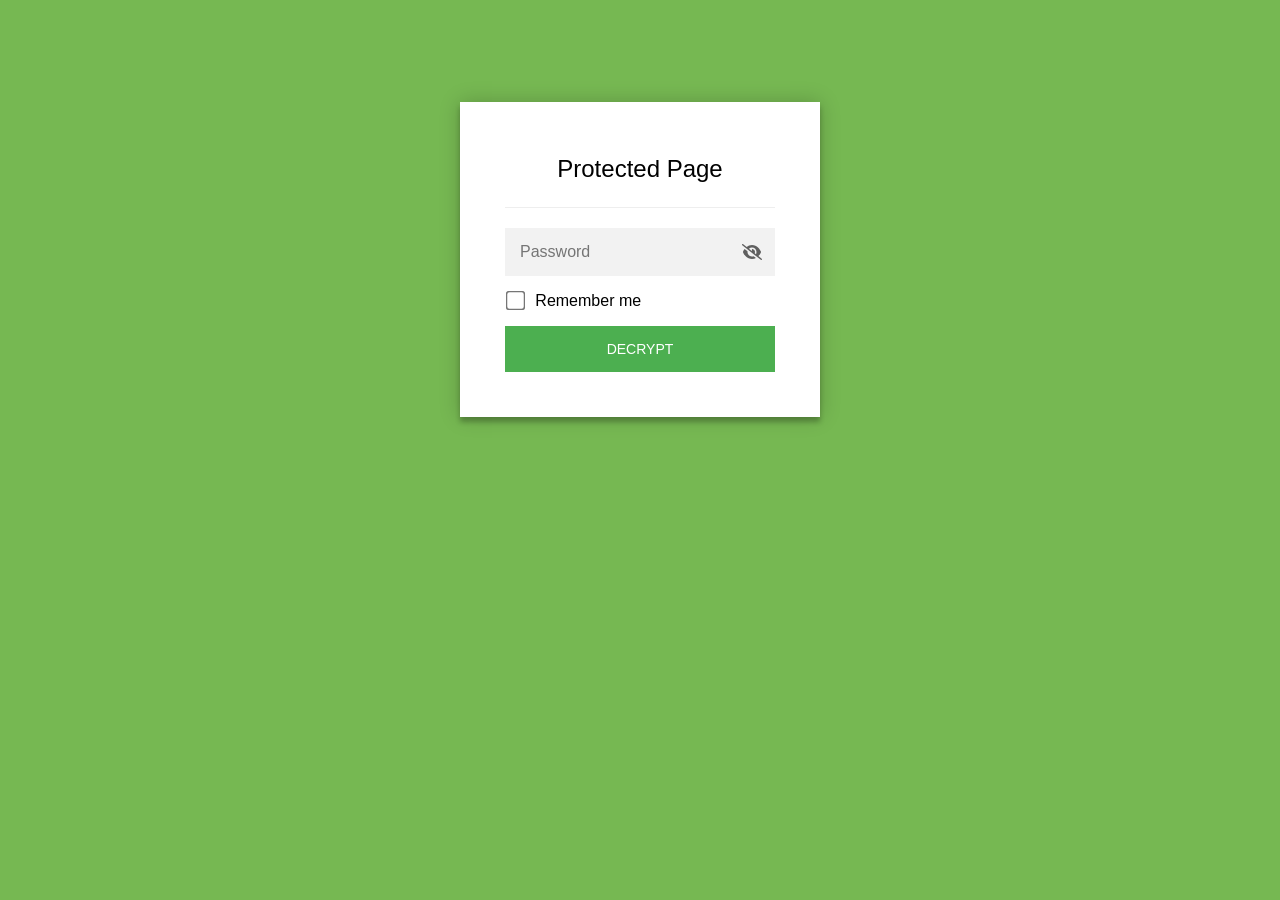
==== commit b5d8e0a5: "Purge plaintext contractor-playbook from history Early contractor-playbook/index.html versions were " ====
--- a/contractor-playbook/index.html
+++ b/contractor-playbook/index.html
@@ -1,1714 +1,892 @@
 <!DOCTYPE html>
-<html lang="en">
-<head>
-    <meta charset="UTF-8">
-    <meta name="viewport" content="width=device-width, initial-scale=1.0">
-    <title>LPM Contractor Playbook</title>
-    <link rel="icon" type="image/png" href="https://lpm-consulting.netlify.app/uploads/Logos/Favicons/png/Primary_Blue/Fav_Blue.png">
-    <link href="https://fonts.googleapis.com/css2?family=Work+Sans:wght@300;400;500;600;700&display=swap" rel="stylesheet">
-
-    <style>
-        @font-face {
-            font-family: 'King and Queen';
-            src: url('https://deploy-preview-1--lpm-consulting.netlify.app/uploads/King%20and%20Queen/KingandQueen-Regular.otf') format('opentype');
-            font-weight: 400;
-            font-style: normal;
-            font-display: swap;
-        }
-
-        @font-face {
-            font-family: 'King and Queen';
-            src: url('https://deploy-preview-1--lpm-consulting.netlify.app/uploads/King%20and%20Queen/KingandQueen-SemiBold.otf') format('opentype');
-            font-weight: 600;
-            font-style: normal;
-            font-display: swap;
-        }
-
-        :root {
-            --blueberry: #384BCF;
-            --cornflower: #717FEF;
-            --periwinkle: #C5CBFF;
-            --lime: #DFFF00;
-
-            --gardenia: #FFFFF6;
-            --ink: #333333;
-            --text-light: #555566;
-            --font-display: 'King and Queen', Georgia, serif;
-            --font-body: 'Work Sans', system-ui, sans-serif;
-            --radius-pill: 100px;
-            --radius-card: 16px;
-        }
-
-        * {
-            margin: 0;
-            padding: 0;
-            box-sizing: border-box;
-        }
-
-        html {
-            scroll-behavior: smooth;
-        }
-
-        body {
-            font-family: var(--font-body);
-            color: var(--ink);
-            background-color: white;
-            line-height: 1.6;
-        }
-
-        /* STICKY NAVIGATION */
-        nav {
-            position: sticky;
-            top: 0;
-            background: white;
-            border-bottom: 2px solid var(--periwinkle);
-            padding: 1rem 2rem;
-            z-index: 100;
-            display: flex;
-            gap: 2rem;
-            overflow-x: auto;
-            box-shadow: 0 2px 8px rgba(0, 0, 0, 0.06);
-        }
-
-        nav a {
-            text-decoration: none;
-            color: var(--text-light);
-            font-weight: 500;
-            font-size: 0.95rem;
-            white-space: nowrap;
-            padding: 0.5rem 0;
-            border-bottom: 3px solid transparent;
-            transition: all 0.3s ease;
-        }
-
-        nav a:hover {
-            color: var(--blueberry);
-        }
-
-        nav a.active {
-            color: var(--blueberry);
-            border-bottom-color: var(--lime);
-        }
-
-        @media print {
-            nav {
-                display: none;
-            }
-        }
-
-        /* HERO SECTION */
-        .hero {
-            background: linear-gradient(135deg, var(--blueberry) 0%, #2d3ba8 100%);
-            color: var(--gardenia);
-            padding: 6rem 2rem;
-            position: relative;
-            overflow: hidden;
-            text-align: center;
-        }
-
-        .hero::before {
-            content: '';
-            position: absolute;
-            top: 0;
-            left: 0;
-            right: 0;
-            bottom: 0;
-            opacity: 0.1;
-            background-image:
-                radial-gradient(circle at 20% 80%, var(--periwinkle) 0%, transparent 50%),
-                radial-gradient(circle at 80% 20%, var(--lime) 0%, transparent 50%);
-            pointer-events: none;
-        }
-
-        .hero-content {
-            position: relative;
-            z-index: 2;
-            max-width: 900px;
-            margin: 0 auto;
-        }
-
-        .hero-eyebrow {
-            font-size: 0.85rem;
-            letter-spacing: 2px;
-            text-transform: uppercase;
-            color: var(--lime);
-            margin-bottom: 1.5rem;
-            font-weight: 600;
-            font-family: var(--font-body);
-        }
-
-        .hero h1 {
-            font-family: var(--font-display);
-            font-size: 3.5rem;
-            font-weight: 600;
-            line-height: 1.1;
-            margin-bottom: 1.5rem;
-            color: var(--gardenia);
-        }
-
-        .hero p {
-            font-size: 1.25rem;
-            color: var(--periwinkle);
-            line-height: 1.5;
-        }
-
-        /* ARCH DECORATIONS - matching lpm-consulting.netlify.app */
-        .arch-decoration {
-            position: absolute;
-            pointer-events: none;
-        }
-
-        /* Solid blueberry arch peeking from bottom-left */
-        .arch-1 {
-            bottom: -120px;
-            left: -100px;
-            width: 320px;
-            height: 320px;
-        }
-
-        /* Lime neon outline arch peeking from bottom-right */
-        .arch-2 {
-            bottom: -80px;
-            right: -60px;
-            width: 280px;
-            height: 280px;
-        }
-
-        /* Small periwinkle filled arch, top-right accent */
-        .arch-3 {
-            top: -40px;
-            right: 80px;
-            width: 120px;
-            height: 120px;
-        }
-
-        /* MAIN CONTENT */
-        main {
-            max-width: none;
-            margin: 0;
-            padding: 0;
-        }
-
-        section {
-            padding: 3rem 0;
-        }
-
-        .section-inner {
-            max-width: 1000px;
-            margin: 0 auto;
-            padding: 0 2rem;
-        }
-
-        section#welcome {
-            background-color: var(--gardenia);
-        }
-
-        section#about {
-            background-color: var(--periwinkle);
-        }
-
-        section#about .card {
-            background: var(--gardenia);
-        }
-
-        section#about h2,
-        section#about h3,
-        section#about p,
-        section#about .lead {
-            color: var(--ink);
-        }
-
-        section#how-we-work {
-            background-color: var(--gardenia);
-        }
-
-        section#clients {
-            background-color: var(--periwinkle);
-        }
-
-        section#clients .client-card {
-            background: var(--gardenia);
-        }
-
-        section#clients h2,
-        section#clients h3,
-        section#clients p,
-        section#clients .lead {
-            color: var(--ink);
-        }
-
-        section#team {
-            background-color: var(--gardenia);
-        }
-
-        section#team h2,
-        section#team h3,
-        section#team p {
-            color: var(--ink);
-        }
-
-        section#ai-system {
-            background-color: var(--blueberry);
-            color: var(--gardenia);
-        }
-
-        section#ai-system h2 {
-            color: var(--gardenia);
-        }
-
-        section#ai-system h3 {
-            color: #EBFFD6;
-        }
-
-        section#ai-system .lead {
-            color: var(--periwinkle);
-        }
-
-        section#ai-system p {
-            color: var(--gardenia);
-        }
-
-        section#ai-system .card {
-            color: var(--ink);
-        }
-
-        section#ai-system .card h4 {
-            color: var(--blueberry);
-        }
-
-        section#ai-system .card p {
-            color: var(--ink);
-        }
-
-        section#access {
-            background-color: var(--gardenia);
-        }
-
-        section#first-two-weeks {
-            background-color: var(--periwinkle);
-        }
-
-        section#first-two-weeks h2,
-        section#first-two-weeks h3,
-        section#first-two-weeks p,
-        section#first-two-weeks .lead {
-            color: var(--ink);
-        }
-
-
-
-
-        h1 {
-            font-family: var(--font-display);
-            font-size: 2.5rem;
-            font-weight: 600;
-            color: var(--blueberry);
-            margin-bottom: 1.5rem;
-            line-height: 1.2;
-        }
-
-        h2 {
-            font-family: var(--font-display);
-            font-size: 1.875rem;
-            font-weight: 600;
-            color: var(--ink);
-            margin-bottom: 1.5rem;
-            line-height: 1.2;
-        }
-
-        section#ai-system h2 {
-            color: var(--gardenia);
-        }
-
-        h3 {
-            font-family: var(--font-display);
-            font-size: 1.875rem;
-            font-weight: 400;
-            color: var(--blueberry);
-            margin: 2.5rem 0 1.25rem;
-        }
-
-        section#ai-system h3 {
-            color: #EBFFD6;
-        }
-
-        .lead {
-            font-size: 1.1rem;
-            color: var(--text-light);
-            margin-bottom: 1.5rem;
-            line-height: 1.8;
-        }
-
-        p {
-            color: var(--text-light);
-            margin-bottom: 1rem;
-            line-height: 1.8;
-        }
-
-        section#ai-system p {
-            color: var(--gardenia);
-        }
-
-        /* CALLOUT BLOCKS */
-        .callout {
-            background: rgba(197, 203, 255, 0.3);
-            border-left: 5px solid var(--blueberry);
-            padding: 2rem;
-            border-radius: var(--radius-card);
-            margin: 2rem 0;
-            color: var(--ink);
-        }
-
-        section#ai-system .callout {
-            background: rgba(255, 255, 246, 0.15);
-            border-left-color: var(--lime);
-        }
-
-        .callout p {
-            color: var(--ink);
-            font-weight: 500;
-            margin: 0;
-        }
-
-        section#ai-system .callout p {
-            color: var(--gardenia);
-        }
-
-        /* RULE BOXES */
-        .rule-box {
-            border-left: 5px solid;
-            padding: 1.5rem;
-            margin: 1.5rem 0;
-            background: #f8f8fb;
-            border-radius: var(--radius-card);
-        }
-
-        .rule-box.cornflower {
-            border-left-color: var(--cornflower);
-        }
-
-        .rule-box.blueberry {
-            border-left-color: var(--blueberry);
-        }
-
-        .rule-box.lime {
-            border-left-color: var(--lime);
-        }
-
-        .rule-box-title {
-            font-family: var(--font-display);
-            font-weight: 600;
-            color: var(--blueberry);
-            margin-bottom: 0.5rem;
-            font-size: 1.1rem;
-        }
-
-        .rule-box p {
-            margin: 0;
-            color: var(--text-light);
-        }
-
-        /* CARDS */
-        .card-grid {
-            display: grid;
-            grid-template-columns: repeat(auto-fit, minmax(280px, 1fr));
-            gap: 2rem;
-            margin: 2rem 0;
-        }
-
-        .card {
-            background: white;
-            border-radius: var(--radius-card);
-            padding: 2rem;
-            border: 1px solid #e0e0e8;
-            transition: all 0.3s ease;
-            box-shadow: 0 2px 8px rgba(0, 0, 0, 0.04);
-        }
-
-        .card:hover {
-            box-shadow: 0 8px 24px rgba(56, 75, 207, 0.12);
-            transform: translateY(-4px);
-        }
-
-        .card h4 {
-            font-family: var(--font-display);
-            font-size: 1.3rem;
-            color: var(--blueberry);
-            margin-bottom: 1rem;
-        }
-
-        .card p {
-            color: var(--text-light);
-            margin-bottom: 0;
-            line-height: 1.7;
-        }
-
-        /* TOOL PILLS */
-        .pill-group {
-            display: flex;
-            flex-wrap: wrap;
-            gap: 1rem;
-            margin: 1.5rem 0;
-        }
-
-        .pill {
-            display: inline-block;
-            background: var(--gardenia);
-            border: 2px solid var(--cornflower);
-            color: var(--blueberry);
-            padding: 0.6rem 1.2rem;
-            border-radius: var(--radius-pill);
-            text-decoration: none;
-            font-weight: 500;
-            font-size: 0.95rem;
-            transition: all 0.3s ease;
-            font-family: var(--font-body);
-        }
-
-        .pill:hover {
-            background: var(--periwinkle);
-            color: white;
-            border-color: var(--blueberry);
-        }
-
-        section#ai-system .pill {
-            background: rgba(255, 255, 246, 0.1);
-            border-color: var(--lime);
-            color: var(--gardenia);
-        }
-
-        section#ai-system .pill:hover {
-            background: rgba(255, 255, 246, 0.25);
-            color: var(--lime);
-        }
-
-        /* COMPARISON GRID */
-        .comparison-grid {
-            display: grid;
-            grid-template-columns: 1fr 1fr;
-            gap: 2rem;
-            margin: 2rem 0;
-        }
-
-        .comparison-column h4 {
-            font-family: var(--font-display);
-            font-size: 1.2rem;
-            margin-bottom: 1.5rem;
-            padding-bottom: 0.75rem;
-            border-bottom: 3px solid var(--periwinkle);
-        }
-
-        .comparison-column:first-child h4 {
-            color: #d9534f;
-            border-bottom-color: #f5c6c3;
-        }
-
-        .comparison-column:last-child h4 {
-            color: var(--blueberry);
-            border-bottom-color: var(--periwinkle);
-        }
-
-        .comparison-item {
-            margin-bottom: 1.5rem;
-            padding-bottom: 1.5rem;
-            border-bottom: 1px solid #e8e8f0;
-        }
-
-        .comparison-item:last-child {
-            border-bottom: none;
-        }
-
-        .comparison-item p {
-            margin: 0;
-            color: var(--text-light);
-        }
-
-        /* CLIENT CARDS */
-        .client-card {
-            background: white;
-            border-radius: var(--radius-card);
-            padding: 1.5rem;
-            border-top: 4px solid var(--cornflower);
-            margin-bottom: 1.5rem;
-            box-shadow: 0 2px 8px rgba(0, 0, 0, 0.04);
-        }
-
-        .client-card h4 {
-            font-family: var(--font-display);
-            font-size: 1.3rem;
-            color: var(--blueberry);
-            margin-bottom: 1rem;
-        }
-
-        .client-detail {
-            display: flex;
-            margin-bottom: 0.75rem;
-            gap: 1rem;
-        }
-
-        .client-detail strong {
-            color: var(--blueberry);
-            min-width: 120px;
-            font-weight: 600;
-        }
-
-        .client-detail p {
-            margin: 0;
-            color: var(--text-light);
-        }
-
-        /* TEAM CARDS */
-        .team-card {
-            background: white;
-            border-radius: var(--radius-card);
-            padding: 2rem;
-            border-top: 4px solid var(--cornflower);
-            margin-bottom: 1.5rem;
-            box-shadow: 0 2px 8px rgba(0, 0, 0, 0.04);
-        }
-
-        .team-card h4 {
-            font-family: var(--font-display);
-            font-size: 1.25rem;
-            color: var(--blueberry);
-            margin-bottom: 0.75rem;
-        }
-
-        .team-title {
-            color: var(--cornflower);
-            font-weight: 600;
-            font-size: 0.95rem;
-            margin-bottom: 1rem;
-            font-family: var(--font-body);
-        }
-
-        .team-email {
-            margin-top: 0.75rem;
-            font-family: var(--font-body);
-        }
-
-        .team-email a {
-            color: var(--blueberry);
-            font-weight: 500;
-            text-decoration: none;
-            border-bottom: 1px solid var(--periwinkle);
-        }
-
-        .team-email a:hover {
-            border-bottom-color: var(--blueberry);
-        }
-
-        /* TEAM PHOTO FRAMES */
-        .team-photo {
-            width: 80px;
-            height: 110px;
-            border-radius: 40px 40px 8px 8px;
-            overflow: hidden;
-            flex-shrink: 0;
-        }
-
-        .team-photo img {
-            width: 100%;
-            height: 100%;
-            object-fit: cover;
-            object-position: center 15%;
-        }
-
-        .team-photo-placeholder {
-            width: 80px;
-            height: 110px;
-            border-radius: 40px 40px 8px 8px;
-            background: var(--periwinkle);
-            display: flex;
-            align-items: center;
-            justify-content: center;
-            font-family: var(--font-display);
-            font-size: 1.5rem;
-            color: var(--blueberry);
-            flex-shrink: 0;
-        }
-
-        .team-card-horizontal {
-            display: flex;
-            gap: 1.5rem;
-            align-items: flex-start;
-        }
-
-        .team-card-text {
-            flex: 1;
-        }
-
-        /* NUMBERED STEPS */
-        .steps {
-            list-style: none;
-            counter-reset: step-counter;
-        }
-
-        .steps li {
-            counter-increment: step-counter;
-            margin-bottom: 2rem;
-            padding-left: 3rem;
-            position: relative;
-        }
-
-        .steps li::before {
-            content: counter(step-counter);
-            position: absolute;
-            left: 0;
-            top: 0;
-            background: var(--cornflower);
-            color: white;
-            width: 2.5rem;
-            height: 2.5rem;
-            border-radius: 50%;
-            display: flex;
-            align-items: center;
-            justify-content: center;
-            font-weight: 600;
-            font-family: var(--font-body);
-        }
-
-        section#ai-system .steps li::before {
-            background: var(--lime);
-            color: var(--ink);
-        }
-
-        .steps li strong {
-            display: block;
-            color: var(--blueberry);
-            font-size: 1.1rem;
-            margin-bottom: 0.5rem;
-        }
-
-        section#ai-system .steps li strong {
-            color: var(--gardenia);
-        }
-
-        .steps li p {
-            margin: 0;
-        }
-
-        /* TIMELINE */
-        .timeline {
-            position: relative;
-            padding: 2rem 0;
-        }
-
-        .timeline::before {
-            content: '';
-            position: absolute;
-            left: 1.25rem;
-            top: 0;
-            bottom: 0;
-            width: 2px;
-            background: linear-gradient(to bottom, var(--cornflower), var(--periwinkle));
-        }
-
-        .timeline-item {
-            position: relative;
-            padding-left: 4rem;
-            margin-bottom: 2rem;
-        }
-
-        .timeline-item::before {
-            content: '';
-            position: absolute;
-            left: 0.75rem;
-            top: 0.5rem;
-            width: 1rem;
-            height: 1rem;
-            background: var(--blueberry);
-            border: 3px solid white;
-            border-radius: 50%;
-            box-shadow: 0 0 0 3px var(--cornflower);
-        }
-
-        .timeline-label {
-            font-family: var(--font-display);
-            font-size: 1.1rem;
-            color: var(--blueberry);
-            font-weight: 600;
-            margin-bottom: 0.5rem;
-        }
-
-        .timeline-desc {
-            color: var(--text-light);
-            margin: 0;
-        }
-
-        /* DATA TABLE */
-        table {
-            width: 100%;
-            border-collapse: collapse;
-            margin: 2rem 0;
-            background: white;
-        }
-
-        thead {
-            background: var(--periwinkle);
-            color: white;
-        }
-
-        th {
-            padding: 1rem;
-            text-align: left;
-            font-weight: 600;
-            font-family: var(--font-body);
-        }
-
-        td {
-            padding: 1rem;
-            border-bottom: 1px solid #e8e8f0;
-            color: var(--text-light);
-            font-family: var(--font-body);
-        }
-
-        tbody tr:hover {
-            background: #f8f8fb;
-        }
-
-        table a {
-            color: var(--blueberry);
-            text-decoration: none;
-        }
-
-        table a:hover {
-            text-decoration: underline;
-        }
-
-        /* FOOTER */
-        footer {
-            color: var(--gardenia);
-            padding: 4rem 2rem;
-            margin-top: 0;
-            text-align: center;
-        }
-
-        footer h3 {
-            font-family: var(--font-display);
-            font-size: 2rem;
-            color: var(--gardenia);
-            margin-bottom: 0.5rem;
-            font-weight: 600;
-        }
-
-        .footer-subtitle {
-            color: var(--periwinkle);
-            font-size: 0.95rem;
-            margin-bottom: 1.5rem;
-            font-family: var(--font-body);
-        }
-
-        .footer-contact {
-            margin: 1.5rem 0;
-            font-size: 0.95rem;
-            font-family: var(--font-body);
-        }
-
-        .footer-contact a {
-            color: var(--lime);
-            text-decoration: none;
-            margin: 0 1rem;
-        }
-
-        .footer-contact a:hover {
-            text-decoration: underline;
-        }
-
-        .footer-links {
-            margin-top: 1.5rem;
-            display: flex;
-            justify-content: center;
-            gap: 2rem;
-            flex-wrap: wrap;
-        }
-
-        .footer-links a {
-            color: var(--lime);
-            text-decoration: none;
-            font-family: var(--font-body);
-        }
-
-        .footer-links a:hover {
-            text-decoration: underline;
-        }
-
-        .footer-legal {
-            margin-top: 2rem;
-            font-size: 0.85rem;
-            color: var(--periwinkle);
-            border-top: 1px solid rgba(255, 255, 255, 0.1);
-            padding-top: 1.5rem;
-            font-family: var(--font-body);
-        }
-
-
-        /* FOOTER LAYOUT */
-        footer {
-            background-color: var(--blueberry);
-            color: var(--gardenia);
-            padding: 3.5rem 2rem 2rem;
-            margin-top: 0;
-            text-align: center;
-        }
-
-        .footer-inner {
-            max-width: 500px;
-            margin: 0 auto;
-            display: flex;
-            flex-direction: column;
-            align-items: center;
-            gap: 1.5rem;
-        }
-
-        .footer-inner img {
-            width: 48px;
-            height: 48px;
-            border-radius: 10px;
-        }
-
-        .footer-tagline {
-            font-family: var(--font-display);
-            font-size: 1.25rem;
-            color: var(--gardenia);
-            margin: 0;
-        }
-
-        .footer-email {
-            color: var(--periwinkle);
-            text-decoration: none;
-            font-size: 0.95rem;
-            font-weight: 500;
-            display: flex;
-            align-items: center;
-            gap: 0.5rem;
-            transition: color 0.2s ease;
-        }
-
-        .footer-email:hover {
-            color: var(--gardenia);
-        }
-
-        .footer-cta {
-            display: inline-block;
-            background: var(--lime);
-            color: var(--ink);
-            padding: 0.7rem 2rem;
-            border-radius: var(--radius-pill);
-            text-decoration: none;
-            font-weight: 600;
-            font-size: 0.85rem;
-            font-family: var(--font-body);
-            letter-spacing: 0.05em;
-            transition: all 0.3s ease;
-        }
-
-        .footer-cta:hover {
-            background: var(--gardenia);
-            color: var(--blueberry);
-        }
-
-        .footer-divider {
-            border-top: 1px solid var(--cornflower);
-            width: 100%;
-            margin: 0.5rem 0;
-        }
-
-        .footer-copyright {
-            color: var(--cornflower);
-            font-size: 0.8rem;
-            margin: 0;
-        }
-
-        @media (max-width: 768px) {
-            .footer-inner {
-                padding: 0 1rem;
-            }
-        }
-
-        /* RESPONSIVE */
-        @media (max-width: 768px) {
-            .hero {
-                padding: 4rem 1.5rem;
-            }
-
-            .hero h1 {
-                font-size: 2.2rem;
-            }
-
-            .hero p {
-                font-size: 1rem;
-            }
-
-            h2 {
-                font-size: 1.5rem;
-            }
-
-            h3 {
-                font-size: 1.3rem;
-            }
-
-            main {
-                padding: 0 1.5rem;
-            }
-
-            section {
-                padding: 3rem 0;
-            }
-
-            .card-grid {
-                grid-template-columns: 1fr;
-            }
-
-            .comparison-grid {
-                grid-template-columns: 1fr;
-            }
-
-            nav {
-                gap: 0.5rem;
-                padding: 1rem;
-            }
-
-            nav a {
-                font-size: 0.85rem;
-                padding: 0.4rem 0.5rem;
-            }
-
-            .timeline::before {
-                left: 0.75rem;
-            }
-
-            .timeline-item {
-                padding-left: 3rem;
-            }
-
-            .arch-1, .arch-2, .arch-3 {
-                display: none;
-            }
-        }
-
-        @media (max-width: 480px) {
-            .hero {
-                padding: 3rem 1rem;
-            }
-
-            .hero h1 {
-                font-size: 1.8rem;
-            }
-
-            .hero p {
-                font-size: 0.95rem;
-            }
-
-            h2 {
-                font-size: 1.3rem;
-            }
-
-            h3 {
-                font-size: 1.1rem;
-            }
-
-            nav {
-                flex-direction: column;
-                gap: 0.25rem;
-            }
-
-            nav a {
-                font-size: 0.8rem;
-                padding: 0.3rem 0;
-            }
-
-            main {
-                padding: 0 1rem;
-            }
-
-            section {
-                padding: 2rem 0;
-            }
-
-            .pill-group {
-                flex-direction: column;
-            }
-
-            .pill {
+<html class="staticrypt-html">
+    <head>
+        <meta charset="utf-8" />
+        <title>Protected Page</title>
+        <meta name="viewport" content="width=device-width, initial-scale=1" />
+
+        <!-- do not cache this page -->
+        <meta http-equiv="cache-control" content="max-age=0" />
+        <meta http-equiv="cache-control" content="no-cache" />
+        <meta http-equiv="expires" content="0" />
+        <meta http-equiv="expires" content="Tue, 01 Jan 1980 1:00:00 GMT" />
+        <meta http-equiv="pragma" content="no-cache" />
+
+        <style>
+            .staticrypt-hr {
+                margin-top: 20px;
+                margin-bottom: 20px;
+                border: 0;
+                border-top: 1px solid #eee;
+            }
+
+            .staticrypt-page {
+                width: 360px;
+                padding: 8% 0 0;
+                margin: auto;
+                box-sizing: border-box;
+            }
+
+            .staticrypt-form {
+                position: relative;
+                z-index: 1;
+                background: #ffffff;
+                max-width: 360px;
+                margin: 0 auto 100px;
+                padding: 45px;
+                text-align: center;
+                box-shadow: 0 0 20px 0 rgba(0, 0, 0, 0.2), 0 5px 5px 0 rgba(0, 0, 0, 0.24);
+            }
+
+            .staticrypt-form input[type="password"],
+            input[type="text"] {
+                background: inherit;
+                border: 0;
+                box-sizing: border-box; /* This ensures padding is included in the total width */
+                font-size: 14px;
+                outline: 0;
+                padding: 15px 30px 15px 15px; /* Adjust the padding to ensure there is space for the icon */
                 width: 100%;
-                text-align: center;
-            }
-
-            .comparison-grid {
-                gap: 1rem;
-            }
-
-            .client-detail {
-                flex-direction: column;
-            }
-
-            .client-detail strong {
-                min-width: auto;
-            }
-        }
-
-        /* SCROLL REVEAL ANIMATIONS */
-        .reveal {
-            opacity: 0;
-            transform: translateY(20px);
-            transition: opacity 0.6s ease, transform 0.6s ease;
-        }
-
-        .reveal.visible {
-            opacity: 1;
-            transform: translateY(0);
-        }
-    </style>
-</head>
-
-<body>
-    <!-- NAVIGATION -->
-    <nav>
-        <a href="#welcome">Welcome</a>
-        <a href="#about">About LPM</a>
-        <a href="#how-we-work">How We Work</a>
-        <a href="#clients">Clients</a>
-        <a href="#team">Team</a>
-        <a href="#ai-system">AI System</a>
-        <a href="#access">Access</a>
-        <a href="#first-two-weeks">First Two Weeks</a>
-    </nav>
-
-    <!-- HERO SECTION -->
-    <section class="hero">
-        <!-- Solid blueberry arch, bottom-left (like homepage hero) -->
-        <svg class="arch-decoration arch-1" viewBox="0 0 200 300" xmlns="http://www.w3.org/2000/svg">
-            <path d="M0,300 L0,100 A100,100 0 0,1 200,100 L200,300 Z" fill="#C5CBFF" opacity="0.2"/>
-        </svg>
-        <!-- Lime neon outline arch, bottom-right (like homepage CTA) -->
-        <svg class="arch-decoration arch-2" viewBox="0 0 200 300" xmlns="http://www.w3.org/2000/svg">
-            <path d="M0,300 L0,100 A100,100 0 0,1 200,100 L200,300 Z" fill="none" stroke="#DFFF00" stroke-width="3" opacity="0.5"/>
-        </svg>
-        <!-- Small periwinkle filled arch, top-right -->
-        <svg class="arch-decoration arch-3" viewBox="0 0 200 300" xmlns="http://www.w3.org/2000/svg">
-            <path d="M0,300 L0,100 A100,100 0 0,1 200,100 L200,300 Z" fill="#C5CBFF" opacity="0.15"/>
-        </svg>
-        <div class="hero-content">
-            <div class="hero-eyebrow">For LPM Contractors and Collaborators</div>
-            <h1>The LPM Contractor Playbook</h1>
-            <p>Everything you need to know before your first day, and a reference to come back to whenever you need it.</p>
+            }
+
+            .staticrypt-password-container {
+                position: relative;
+                outline: 0;
+                background: #f2f2f2;
+                width: 100%;
+                border: 0;
+                margin: 0 0 15px;
+                box-sizing: border-box;
+            }
+
+            .staticrypt-toggle-password-visibility {
+                cursor: pointer;
+                height: 20px;
+                opacity: 60%;
+                padding: 13px;
+                position: absolute;
+                right: 0;
+                top: 50%;
+                transform: translateY(-50%);
+                width: 20px;
+            }
+
+            .staticrypt-form .staticrypt-decrypt-button {
+                text-transform: uppercase;
+                outline: 0;
+                background: #4CAF50;
+                width: 100%;
+                border: 0;
+                padding: 15px;
+                color: #ffffff;
+                font-size: 14px;
+                cursor: pointer;
+            }
+
+            .staticrypt-form .staticrypt-decrypt-button:hover,
+            .staticrypt-form .staticrypt-decrypt-button:active,
+            .staticrypt-form .staticrypt-decrypt-button:focus {
+                background: #4CAF50;
+                filter: brightness(92%);
+            }
+
+            .staticrypt-html {
+                height: 100%;
+            }
+
+            .staticrypt-body {
+                height: 100%;
+                margin: 0;
+            }
+
+            .staticrypt-content {
+                height: 100%;
+                margin-bottom: 1em;
+                background: #76B852;
+                font-family: "Arial", sans-serif;
+                -webkit-font-smoothing: antialiased;
+                -moz-osx-font-smoothing: grayscale;
+            }
+
+            .staticrypt-instructions {
+                margin-top: -1em;
+                margin-bottom: 1em;
+            }
+
+            .staticrypt-title {
+                font-size: 1.5em;
+            }
+
+            label.staticrypt-remember {
+                display: flex;
+                align-items: center;
+                margin-bottom: 1em;
+            }
+
+            .staticrypt-remember input[type="checkbox"] {
+                transform: scale(1.5);
+                margin-right: 1em;
+            }
+
+            .hidden {
+                display: none !important;
+            }
+
+            .staticrypt-spinner-container {
+                height: 100%;
+                display: flex;
+                align-items: center;
+                justify-content: center;
+            }
+
+            .staticrypt-spinner {
+                display: inline-block;
+                width: 2rem;
+                height: 2rem;
+                vertical-align: text-bottom;
+                border: 0.25em solid gray;
+                border-right-color: transparent;
+                border-radius: 50%;
+                -webkit-animation: spinner-border 0.75s linear infinite;
+                animation: spinner-border 0.75s linear infinite;
+                animation-duration: 0.75s;
+                animation-timing-function: linear;
+                animation-delay: 0s;
+                animation-iteration-count: infinite;
+                animation-direction: normal;
+                animation-fill-mode: none;
+                animation-play-state: running;
+                animation-name: spinner-border;
+            }
+
+            @keyframes spinner-border {
+                100% {
+                    transform: rotate(360deg);
+                }
+            }
+
+            @media screen and (-webkit-min-device-pixel-ratio: 0) {
+                .staticrypt-form input[type="password"],
+                input[type="text"] {
+                    font-size: 16px;
+                }
+            }
+        </style>
+    </head>
+
+    <body class="staticrypt-body">
+        <div id="staticrypt_loading" class="staticrypt-spinner-container">
+            <div class="staticrypt-spinner"></div>
         </div>
-    </section>
-
-    <main>
-        <!-- WELCOME SECTION -->
-        <section id="welcome">
-            <div class="section-inner">
-                <h2>Welcome to LPM Consulting</h2>
-
-                <p class="lead">You're here because I trust your work. Here's what you need to know to do it well with us.</p>
-
-                <p>This playbook covers how we work, who our clients are, what tools we use, and how to get set up. Come back to it whenever things feel unclear.</p>
-
-                <p>At LPM, we help nonprofit organizations and their leaders see themselves more clearly. We work in fundraising strategy, development operations, data analysis, and leadership. That clarity creates the conditions for better decisions, stronger relationships, and sustainable impact.</p>
-
-                <div class="callout">
-                    <p><strong>How we describe what we do:</strong> Development strategy for nonprofits ready to grow. We help organizations move from reactive to intentional so they can raise more, build stronger relationships, and sustain it.</p>
-                </div>
-
-                <p>I expect great work, and I'll make sure you have what you need to deliver it.</p>
-            </div>
-        </section>
-
-        <!-- ABOUT LPM SECTION -->
-        <section id="about">
-            <div class="section-inner">
-                <h2>About LPM Consulting</h2>
-
-                <h3>The Strategic Mirror Approach</h3>
-                <p>My approach is what I call the Strategic Mirror. I help organizations see what's actually true about their fundraising, their data, their relationships, and their potential. That clarity creates the conditions for better decisions. When you're working with me, you're part of that process.</p>
-
-                <h3>What We Believe</h3>
-                <div class="card-grid">
-                    <div class="card">
-                        <h4>Integrity</h4>
-                        <p>We say what we see. We deliver what we promise. We keep confidences. We don't perform trust; we earn it.</p>
+
+        <div id="staticrypt_content" class="staticrypt-content hidden">
+            <div class="staticrypt-page">
+                <div class="staticrypt-form">
+                    <div class="staticrypt-instructions">
+                        <p class="staticrypt-title">Protected Page</p>
+                        <p></p>
                     </div>
-                    <div class="card">
-                        <h4>Clarity</h4>
-                        <p>We explain things plainly. We ask the questions that matter. We surface what's actually happening, not what sounds good in a report.</p>
-                    </div>
-                    <div class="card">
-                        <h4>Community-Centric</h4>
-                        <p>We don't use donor-centric language. We believe that fundraising is about connecting passionate partners and donors with the organizations that are best poised to make that work. We center the community that is being impacted, never the donor that is funding that work. <a href="https://communitycentricfundraising.org" target="_blank" style="color: var(--blueberry); font-weight: 500;">Learn more about Community-Centric Fundraising.</a></p>
-                    </div>
-                </div>
-
-                <h3>What We Do</h3>
-                <p><strong>Fundraising Strategy.</strong> We help nonprofit clients understand their supporter ecosystem, build cases for support, and design pipeline development plans. Your work may include research, analysis, or drafting that feeds into these strategies.</p>
-
-                <p><strong>Development Consulting.</strong> We embed alongside client teams to strengthen their fundraising operations, from staffing structure to gift processing systems. You may support data work, project management, or deliverable production depending on the engagement.</p>
-
-                <p><strong>Data Analysis.</strong> Gift trend analysis, wealth screening, pipeline health, retention metrics. If you're supporting data work, accuracy is everything. When in doubt, ask before submitting.</p>
-
-                <p><strong>Interim and Advisory Support.</strong> I serve as a strategic advisor and sometimes step into leadership gaps for clients. Your work supports the deliverables, research, and operations behind those advisory relationships.</p>
-
-                <p><strong>Training and Coaching.</strong> We run cohort programs and facilitate workshops for nonprofit development teams. You may support curriculum development, materials production, or facilitation logistics.</p>
-
-                <h3>How Leya Works</h3>
-                <div class="rule-box cornflower">
-                    <div class="rule-box-title">Direct Communication</div>
-                    <p>Be clear and be kind. Lead with the point, but lead with empathy too. I value directness because it respects everyone's time, and I value warmth because that's how trust gets built. Communicate with context, be concise, and surface the key takeaway or next step up front.</p>
-                </div>
-                <div class="rule-box blueberry">
-                    <div class="rule-box-title">Quality and Ownership</div>
-                    <p>I notice details. Proofread before presenting anything. Before submitting, ask yourself: would I feel confident handing this to a client as-is? If something is wrong or you make a mistake, own it, then fix it or ask for help. Ownership matters more than perfection. I prioritize completion and clarity over speed. I'd rather have one task done thoroughly than three halfway finished.</p>
-                </div>
-                <div class="rule-box lime">
-                    <div class="rule-box-title">Proactive, Not Passive</div>
-                    <p>If you see a way to improve a system or process, note it and share. If something feels unclear, propose two options and your recommendation. Communicate progress even when incomplete. I prefer visibility over silence.</p>
+
+                    <hr class="staticrypt-hr" />
+
+                    <form id="staticrypt-form" action="#" method="post">
+                        <div class="staticrypt-password-container">
+                            <input
+                                id="staticrypt-password"
+                                type="password"
+                                name="password"
+                                placeholder="Password"
+                                autofocus
+                            />
+
+                            <img
+                                class="staticrypt-toggle-password-visibility"
+                                alt="Show password"
+                                title="Show password"
+                                src="[data-uri]"
+                            />
+                        </div>
+
+                        <label id="staticrypt-remember-label" class="staticrypt-remember hidden">
+                            <input id="staticrypt-remember" type="checkbox" name="remember" />
+                            Remember me
+                        </label>
+
+                        <input type="submit" class="staticrypt-decrypt-button" value="DECRYPT" />
+                    </form>
                 </div>
             </div>
-        </section>
-
-        <!-- HOW WE WORK SECTION -->
-        <section id="how-we-work">
-            <div class="section-inner">
-                <h2>How We Work</h2>
-
-                <h3>Our Tools</h3>
-                <div class="pill-group">
-                    <a href="https://notion.so" class="pill">Notion</a>
-                    <a href="https://drive.google.com" class="pill">Google Drive</a>
-                    <a href="https://mail.google.com" class="pill">Gmail</a>
-                    <a href="https://granola.ai" class="pill">Granola</a>
-                    <a href="https://claude.ai" class="pill">Claude AI</a>
-                </div>
-
-                <h3>Core Operating Principles</h3>
-                <p><strong style="color: var(--blueberry);">Notion is the source of truth.</strong> If it's not in Notion, it doesn't exist. Tasks, deadlines, assignments. All there. Check Notion before asking what you should be working on.</p>
-
-                <p><strong style="color: var(--blueberry);">Google Drive is where documents live.</strong> Strategy plans, client files, drafts, research. Organized by client. Always pull the latest version before you start working.</p>
-
-                <p><strong style="color: var(--blueberry);">Gmail is for client communication.</strong> I use leya@leyapm.com. Keep client conversations in email so we have a record.</p>
-
-                <p><strong style="color: var(--blueberry);">Granola captures and transcribes every meeting.</strong> After client calls, Granola processes the transcript and surfaces action items, decisions, and follow-ups. Each client folder in Google Drive has a "Meetings" subfolder where Granola automatically uploads transcriptions. Refer to these whenever you need context on recent conversations.</p>
-
-                <h3>Billing and Time Tracking</h3>
-                <p>Contractors bill monthly. Track your hours by client. Be accurate. If your contract has a maximum number of hours, or we've discussed an estimated hours budget for a project, flag it for me when you're approaching half of the allocated hours and think you may need more than planned.</p>
-
-                <p>My philosophy is always to do the job well and get the job done right. We can be flexible on hours as needed. But I need to know early.</p>
-
-                <h3>What Good Work Looks Like</h3>
-                <div class="comparison-grid">
-                    <div class="comparison-column">
-                        <h4>What to Avoid</h4>
-                        <div class="comparison-item">
-                            <p>Consultant-speak and jargon</p>
-                        </div>
-                        <div class="comparison-item">
-                            <p>Vague recommendations</p>
-                        </div>
-                        <div class="comparison-item">
-                            <p>Passive voice</p>
-                        </div>
-                        <div class="comparison-item">
-                            <p>"Best-in-class," "synergy," "leverage"</p>
-                        </div>
-                        <div class="comparison-item">
-                            <p>Hedging and qualifiers</p>
-                        </div>
-                    </div>
-                    <div class="comparison-column">
-                        <h4>What LPM Sounds Like</h4>
-                        <div class="comparison-item">
-                            <p>Specific names, dates, numbers</p>
-                        </div>
-                        <div class="comparison-item">
-                            <p>Specific recommendations with reasoning</p>
-                        </div>
-                        <div class="comparison-item">
-                            <p>Active voice, short sentences</p>
-                        </div>
-                        <div class="comparison-item">
-                            <p>Clear, human language and momentum</p>
-                        </div>
-                        <div class="comparison-item">
-                            <p>Confident and direct</p>
-                        </div>
-                    </div>
-                </div>
-
-                <div class="rule-box cornflower">
-                    <div class="rule-box-title">The Bigger Picture</div>
-                    <p>Good work at LPM also means genuine curiosity about the people we serve. It means warmth and generosity in how we show up. It means flexibility when a scope of work turns out not to be what a client actually needs. We hold a level of adaptability because we genuinely want our clients to use our work, to grow, and to be better. The quality standards above are the floor. The ceiling is caring enough to get it right for the right reasons.</p>
-                </div>
-            </div>
-        </section>
-
-        <!-- ACTIVE CLIENTS SECTION -->
-        <section id="clients">
-            <div class="section-inner">
-                <h2>Active Clients</h2>
-                <p class="lead">Here's who we're working with right now. Read your assigned client intelligence file in Drive before any client work.</p>
-
-                <div class="client-card">
-                    <h4><a href="https://aldf.org" target="_blank" style="color: inherit; text-decoration: none; border-bottom: 2px solid var(--cornflower);">ALDF (Animal Legal Defense Fund)</a></h4>
-                    <div class="client-detail">
-                        <strong>Contract End:</strong>
-                        <p>May 8, 2026</p>
-                    </div>
-                    <div class="client-detail">
-                        <strong>Primary Contact:</strong>
-                        <p>Susan Halteman (Chief Development Officer level)</p>
-                    </div>
-                    <div class="client-detail">
-                        <strong>Our Role:</strong>
-                        <p>Strategic advisor and managing their embedded dev ops team</p>
-                    </div>
-                    <div class="client-detail">
-                        <strong>Team:</strong>
-                        <p>Kelly (CRM and data operations)</p>
-                    </div>
-                    <div class="client-detail">
-                        <strong>Voice:</strong>
-                        <p>Strategic, direct, warm. Weekly check-ins with Susan. Flag scope creep immediately.</p>
-                    </div>
-                </div>
-
-                <div class="client-card">
-                    <h4><a href="https://creativemornings.com" target="_blank" style="color: inherit; text-decoration: none; border-bottom: 2px solid var(--cornflower);">CreativeMornings</a></h4>
-                    <div class="client-detail">
-                        <strong>Contract End:</strong>
-                        <p>Approximately May 30, 2026</p>
-                    </div>
-                    <div class="client-detail">
-                        <strong>Primary Contact:</strong>
-                        <p>Tina Roth Eisenberg (Founder)</p>
-                    </div>
-                    <div class="client-detail">
-                        <strong>Our Role:</strong>
-                        <p>Fundraising strategy advisor and donor outreach partner</p>
-                    </div>
-                    <div class="client-detail">
-                        <strong>Team:</strong>
-                        <p>Kathleen (all client deliverables)</p>
-                    </div>
-                    <div class="client-detail">
-                        <strong>Voice:</strong>
-                        <p>Casual, warm, peer-level. Community-centric language always. Outreach emails must sound like Tina's voice.</p>
-                    </div>
-                </div>
-
-                <div class="client-card">
-                    <h4><a href="https://apexforyouth.org" target="_blank" style="color: inherit; text-decoration: none; border-bottom: 2px solid var(--cornflower);">Apex for Youth</a></h4>
-                    <div class="client-detail">
-                        <strong>Contract End:</strong>
-                        <p>June 30, 2026</p>
-                    </div>
-                    <div class="client-detail">
-                        <strong>Primary Contact:</strong>
-                        <p>Wendy Hu-Au</p>
-                    </div>
-                    <div class="client-detail">
-                        <strong>Our Role:</strong>
-                        <p>Strategy oversight and case development</p>
-                    </div>
-                    <div class="client-detail">
-                        <strong>Team:</strong>
-                        <p>Kathleen (case for support drafting)</p>
-                    </div>
-                    <div class="client-detail">
-                        <strong>Voice:</strong>
-                        <p>Community-centered and youth-focused. Honor their mission and identity in every piece of communication.</p>
-                    </div>
-                </div>
-
-                <div class="client-card">
-                    <h4><a href="https://nabu.org" target="_blank" style="color: inherit; text-decoration: none; border-bottom: 2px solid var(--cornflower);">NABU (Nabu Global Inc.)</a></h4>
-                    <div class="client-detail">
-                        <strong>Contract Period:</strong>
-                        <p>March 17 through November 30, 2026</p>
-                    </div>
-                    <div class="client-detail">
-                        <strong>Primary Contact:</strong>
-                        <p>Camille Park</p>
-                    </div>
-                    <div class="client-detail">
-                        <strong>Our Role:</strong>
-                        <p>Strategic advisor for major gifts assessment and outreach toolkit development</p>
-                    </div>
-                    <div class="client-detail">
-                        <strong>Team:</strong>
-                        <p>Kathleen (wealth screening and strategy plan drafting)</p>
-                    </div>
-                    <div class="client-detail">
-                        <strong>Voice:</strong>
-                        <p>Professional, clear, outcomes-focused. Relationship building still matters.</p>
-                    </div>
-                </div>
-
-                <div class="client-card">
-                    <h4><a href="https://cavecanempoets.org" target="_blank" style="color: inherit; text-decoration: none; border-bottom: 2px solid var(--cornflower);">Cave Canem</a></h4>
-                    <div class="client-detail">
-                        <strong>Engagement:</strong>
-                        <p>75-minute virtual training on relationship-based fundraising for small literary and cultural organizations, part of the Cave Canem sustainability convening (July 9, 2026)</p>
-                    </div>
-                    <div class="client-detail">
-                        <strong>Primary Contact:</strong>
-                        <p>Hallie Hobson, HSH Consulting (co-consultant leading the broader convening)</p>
-                    </div>
-                    <div class="client-detail">
-                        <strong>Our Role:</strong>
-                        <p>Training design and facilitation: donor journey, relationship-based asks, and fundraiser mindset work</p>
-                    </div>
-                    <div class="client-detail">
-                        <strong>Team:</strong>
-                        <p>Leya</p>
-                    </div>
-                    <div class="client-detail">
-                        <strong>Voice:</strong>
-                        <p>Warm, accessible, grounded. Audience is founders and leaders of small organizations who care deeply about their missions. Meet them where they are. No corporate fundraising jargon.</p>
-                    </div>
-                </div>
-
-                <div class="callout">
-                    <p>For questions, scheduling, or logistics, email Leya directly at <a href="mailto:leya@leyapm.com">leya@leyapm.com</a>.</p>
-                </div>
-            </div>
-        </section>
-
-        <!-- TEAM SECTION -->
-        <section id="team">
-            <div class="section-inner">
-                <h2>The Team</h2>
-
-                <div class="team-card team-card-horizontal">
-                    <div class="team-photo">
-                        <img src="https://lpm-consulting.netlify.app/uploads/Photos/2R2A5122-web.jpg" alt="Leya Petrovani Miller">
-                    </div>
-                    <div class="team-card-text">
-                        <h4>Leya Petrovani Miller</h4>
-                        <div class="team-title">CEO and Principal Consultant</div>
-                        <p>Owner of client relationships, strategy, pricing, and final approval of all deliverables. Leya owns the work and the outcomes.</p>
-                        <div class="team-email"><a href="mailto:leya@leyapm.com">leya@leyapm.com</a></div>
-                    </div>
-                </div>
-
-                <div class="team-card team-card-horizontal">
-                    <div class="team-photo">
-                        <img src="https://lh3.googleusercontent.com/d/19ML_tcuiEu3i3j6zx6bNduqx9lIz2GSo=w400" alt="Kathleen Nicholson">
-                    </div>
-                    <div class="team-card-text">
-                        <h4>Kathleen Nicholson</h4>
-                        <div class="team-title">Deliverables and Content</div>
-                        <p>Case for support drafts, training materials, donor email templates, prospect profiles, and client-facing writing. Kathleen ensures every deliverable reflects LPM's voice and quality standards.</p>
-                        <div class="team-email"><a href="mailto:kathleen.nicholson09@gmail.com">kathleen.nicholson09@gmail.com</a></div>
-                    </div>
-                </div>
-
-                <div class="team-card team-card-horizontal">
-                    <div class="team-photo">
-                        <img src="https://lh3.googleusercontent.com/d/1ORHBqT1nePVA4MBA62LcxxYHJ0ifrHGi=w400" alt="Kelly Braunegg">
-                    </div>
-                    <div class="team-card-text">
-                        <h4>Kelly Braunegg</h4>
-                        <div class="team-title">Development Operations and Strategy</div>
-                        <p>Development operations expert supporting areas such as Salesforce configuration, gift processing, data hygiene, and reporting reconciliation. Primarily supports ALDF but available for data questions across all clients.</p>
-                        <div class="team-email"><a href="mailto:kelly@kellybraunegg.com">kelly@kellybraunegg.com</a></div>
-                    </div>
-                </div>
-
-                <div class="team-card team-card-horizontal">
-                    <div class="team-photo-placeholder">CD</div>
-                    <div class="team-card-text">
-                        <h4>Colleen Dixon</h4>
-                        <div class="team-title">Gift Processing (ALDF)</div>
-                        <p>Gift entry, coding, and acknowledgment processing in ROI CRM. Colleen handles daily QA of CDS feeds, bank files, and CRM batches, ensures gifts are entered within two business days, and flags discrepancies for reconciliation. Reports to Kelly Braunegg.</p>
-                        <div class="team-email"><a href="mailto:dixon.outpouring@gmail.com">dixon.outpouring@gmail.com</a></div>
-                    </div>
-                </div>
-
-                <div class="team-card team-card-horizontal">
-                    <div class="team-photo-placeholder">KH</div>
-                    <div class="team-card-text">
-                        <h4>Ky Hlavacek</h4>
-                        <div class="team-title">Development Operations and Data (ALDF)</div>
-                        <p>Systems analysis, data management, and workflow optimization. Ky supports gift processing, CRM data hygiene, reconciliation with finance, and identifies efficiency improvements for ALDF's operations. Reports to Kelly Braunegg.</p>
-                        <div class="team-email"><a href="mailto:kyle.hlavacek@gmail.com">kyle.hlavacek@gmail.com</a></div>
-                    </div>
-                </div>
-            </div>
-        </section>
-
-        <!-- AI SYSTEM SECTION -->
-        <section id="ai-system">
-            <div class="section-inner">
-                <h2>The AI System</h2>
-                <p class="lead">LPM runs an AI agent system that handles meeting follow-ups, task routing, briefings, and client intelligence updates. You don't need to understand the full architecture. You just need to know how it shows up in your work and how to use it yourself.</p>
-
-                <h3>What Runs Automatically</h3>
-                <p>Here's what you'll see in practice:</p>
-                <ol class="steps">
-                    <li>
-                        <strong>Meeting Follow-ups</strong>
-                        <p>After every client meeting, the system processes the Granola transcript and creates a follow-up email draft, proposes Notion tasks, and flags content angles. Leya approves everything via iMessage before anything is created or sent.</p>
-                    </li>
-                    <li>
-                        <strong>Monday Briefings</strong>
-                        <p>Every Monday morning, a briefing is generated with the week's calendar, active tasks across all clients, and strategic priorities. This drives the week's work. Sometimes Leya will forward this on to you and ask you to take on particular elements.</p>
-                    </li>
-                    <li>
-                        <strong>Client Intelligence Updates</strong>
-                        <p>Every client has a client intelligence file in Google Drive. These files include key contacts, scope of work context, big learnings, and status of project developments. They are the single source of truth for each client. After meetings, client intelligence reference files in Drive are updated with new information, decisions, and context.</p>
-                    </li>
-                </ol>
-
-                <h3>How This Affects Your Work</h3>
-                <p>You will receive Notion tasks routed by the AI system. They come from meeting follow-ups and have been reviewed and approved by Leya before you see them.</p>
-
-                <p>If a task feels unclear or seems misrouted, flag it to Leya immediately.</p>
-
-                <p>Client intelligence files in Drive get updated automatically after meetings. If you're working on a client deliverable, always pull the latest version of the client intelligence file first. The file dates matter. Each client folder also has a Meetings subfolder where Granola automatically uploads meeting transcripts for reference.</p>
-
-                <h3>Setting Up Your Claude</h3>
-                <p>LPM is an AI-first business. Using Claude is how we work. It's not optional.</p>
-
-                <p>You'll need your own Claude account (Pro or Max plan). Once you have one, I'll share the <strong>LPM Contractor Kit</strong>, which is a set of skill files that give your Claude deep context about our clients, our voice, our brand, and our workflows. Once installed, you can say things like "draft a donor email for CreativeMornings" or "run a brand check on this memo" and Claude will know the voice, the client context, and the format.</p>
-
-                <h3>What's in the Contractor Kit</h3>
-                <p>The kit includes skill files tailored to your role. Everyone gets the core skills. Your role-specific skills are shared when you onboard.</p>
-
-                <div class="card-grid">
-                    <div class="card">
-                        <h4>Core Skills (Everyone)</h4>
-                        <p><strong>Writing Voice:</strong> Leya's professional writing style, tone rules, and critical formatting standards (including the absolute ban on em dashes).</p>
-                        <p><strong>Brand Identity:</strong> LPM's visual and verbal brand system for any client-facing or internal materials.</p>
-                        <p><strong>Brand QA:</strong> An advisory review skill that audits drafts for voice consistency, jargon, and brand alignment before they go to Leya.</p>
-                    </div>
-                    <div class="card">
-                        <h4>Deliverables and Content</h4>
-                        <p><strong>Client Materials:</strong> Generates branded memos, one-pagers, reports, and briefs using client intelligence.</p>
-                        <p><strong>Donor Email:</strong> Drafts donor-facing emails in the client fundraiser's voice with relationship context.</p>
-                        <p><strong>Prospect Research:</strong> Produces structured prospect profiles for foundation and funder research.</p>
-                        <p><strong>Training Session:</strong> Builds complete training packages with learning objectives, facilitation guides, and participant materials.</p>
-                    </div>
-                    <div class="card">
-                        <h4>Data and Operations</h4>
-                        <p><strong>Fundraising Data Analysis:</strong> Donor retention, gift pipeline projections, portfolio analysis, and benchmarking from CRM exports.</p>
-                        <p><strong>Prospect Research:</strong> Produces structured prospect profiles for foundation and funder research.</p>
-                    </div>
-                </div>
-
-                <h3>Installing the Kit</h3>
-                <p>Installation takes about five minutes. Leya will share a Google Drive folder with your skill files. There are two paths depending on how you use Claude:</p>
-
-                <h4 style="margin-top: 1.5rem; color: var(--gardenia);">Option A: Claude Code (CLI)</h4>
-                <ol class="steps">
-                    <li>
-                        <strong>Download the skill folder</strong>
-                        <p>Download the shared LPM Contractor Skills Kit folder from Drive to your computer.</p>
-                    </li>
-                    <li>
-                        <strong>Run the install script</strong>
-                        <p>Open your terminal, navigate to the downloaded folder, and run: <code>bash install-skills.sh</code></p>
-                        <p>This copies the skill files to Claude's skill directory. You'll see a confirmation for each skill installed.</p>
-                    </li>
-                    <li>
-                        <strong>Verify it works</strong>
-                        <p>Open a new Claude conversation and type: "What LPM skills do you have access to?" Claude should list the installed skills. Try: "Run a brand check on the phrase: We are a donor-centered organization." Claude should flag "donor-centered" immediately.</p>
-                    </li>
-                </ol>
-
-                <h4 style="margin-top: 1.5rem; color: var(--gardenia);">Option B: Claude.ai (Web)</h4>
-                <ol class="steps">
-                    <li>
-                        <strong>Create an LPM project</strong>
-                        <p>Log in to claude.ai, click Projects in the sidebar, and create a new project called "LPM".</p>
-                    </li>
-                    <li>
-                        <strong>Add skill files as project documents</strong>
-                        <p>For each skill folder in the kit, open the SKILL.md file and add its contents as a new project document. Also add any client reference files (like apex.md) as project documents.</p>
-                    </li>
-                    <li>
-                        <strong>Verify it works</strong>
-                        <p>Start a new conversation within the LPM project and ask: "What LPM skills do you have access to?" Claude should recognize the skills. Try: "Run a brand check on the phrase: We are a donor-centered organization." It should flag "donor-centered" immediately.</p>
-                    </li>
-                </ol>
-
-                <p style="margin-top: 1rem;">Not sure which to use? Ask Leya. Either path works.</p>
-
-                <h3>Keeping Skills Updated</h3>
-                <p>Leya maintains and updates all skills centrally. When meaningful changes happen, you'll receive a notification with a link to pull the latest version from the shared Drive folder. Run the same install script to update. It overwrites the old files and takes less than a minute.</p>
-
-                <div class="callout">
-                    <p><strong>The rule for AI-generated work:</strong> Always review AI-generated content before it goes to Leya. The AI system supports your work. It does not replace your judgment, your expertise, or your eye for detail.</p>
-                </div>
-            </div>
-        </section>
-
-        <!-- ACCESS & LINKS SECTION -->
-        <section id="access">
-            <div class="section-inner">
-                <h2>Access and Links</h2>
-
-                <h3>Client Drive Folders</h3>
-                <table>
-                    <thead>
-                        <tr>
-                            <th>Client</th>
-                            <th>Drive Folder</th>
-                        </tr>
-                    </thead>
-                    <tbody>
-                        <tr>
-                            <td>ALDF</td>
-                            <td><a href="https://drive.google.com/drive/folders/1zByCGISTSd2BpO_yH3z_EVPlPF2kNIlL" target="_blank">Client Intelligence and Project Files</a></td>
-                        </tr>
-                        <tr>
-                            <td>CreativeMornings</td>
-                            <td><a href="https://drive.google.com/drive/folders/1ertFlWc-Az829VyP7adLbZ_bA-pdPVlE" target="_blank">Client Intelligence and Project Files</a></td>
-                        </tr>
-                        <tr>
-                            <td>Apex for Youth</td>
-                            <td><a href="https://drive.google.com/drive/folders/1wlle7BAtduhVrsYpDI7n6gHqRbPrKJRo" target="_blank">Client Intelligence and Project Files</a></td>
-                        </tr>
-                        <tr>
-                            <td>NABU</td>
-                            <td><a href="https://drive.google.com/drive/folders/1CsJvY6uOwDB7wA6mMgtMC7Kte5cP8ANT" target="_blank">Client Intelligence and Project Files</a></td>
-                        </tr>
-                        <tr>
-                            <td>Cave Canem</td>
-                            <td><a href="https://drive.google.com/drive/folders/1d7O3qEdDpB_Pj3uIm01wyOrNwSb-hO_k" target="_blank">Client Intelligence and Project Files</a></td>
-                        </tr>
-                    </tbody>
-                </table>
-
-                <p><strong>Need access?</strong> Email Leya at <a href="mailto:leya@leyapm.com">leya@leyapm.com</a> with the client name and what you need.</p>
-            </div>
-        </section>
-
-        <!-- YOUR FIRST TWO WEEKS SECTION -->
-        <section id="first-two-weeks">
-            <div class="section-inner">
-                <h2>Your First Two Weeks</h2>
-
-                <div class="timeline">
-                    <div class="timeline-item">
-                        <div class="timeline-label">Step 1: Get Oriented</div>
-                        <p class="timeline-desc">Confirm your access to Notion, Google Drive, and Gmail. Read this playbook fully. Set up your Claude account and install the LPM Contractor Kit.</p>
-                    </div>
-                    <div class="timeline-item">
-                        <div class="timeline-label">Step 2: Learn the Clients</div>
-                        <p class="timeline-desc">Read the client intelligence files for your assigned clients. Review the Meetings subfolder in each client's Drive folder for recent transcripts. Get familiar with the Notion board for your clients.</p>
-                    </div>
-                    <div class="timeline-item">
-                        <div class="timeline-label">Step 3: Understand the Systems</div>
-                        <p class="timeline-desc">Walk through how tasks flow: meetings generate transcripts, transcripts generate follow-ups and tasks, tasks land in Notion, deliverables live in Drive. Ask Leya to walk you through anything that's unclear.</p>
-                    </div>
-                    <div class="timeline-item">
-                        <div class="timeline-label">Step 4: Start Contributing</div>
-                        <p class="timeline-desc">Begin with your assigned tasks. Flag questions immediately. Check in with Leya at least once during the week to confirm you're oriented.</p>
-                    </div>
-                </div>
-            </div>
-        </section>
-    </main>
-
-    <!-- FOOTER -->
-    <footer>
-        <div class="footer-inner">
-            <a href="https://lpm-consulting.netlify.app/" target="_blank">
-                <img src="https://lpm-consulting.netlify.app/uploads/Logos/Favicons/png/Primary_Blue/Fav_Blue.png" alt="LPM Consulting">
-            </a>
-
-            <p class="footer-tagline">Development strategy for nonprofits ready to grow.</p>
-
-            <a href="mailto:leya@leyapm.com" class="footer-email">
-                <svg width="18" height="14" viewBox="0 0 20 16" fill="none" stroke="currentColor" stroke-width="1.5">
-                    <rect x="1" y="1" width="18" height="14" rx="2"/>
-                    <path d="M1,1 L10,9 L19,1"/>
-                </svg>
-                leya@leyapm.com
-            </a>
-
-            <a href="#access" class="footer-cta">GET SET UP</a>
-
-            <div class="footer-divider"></div>
-
-            <p class="footer-copyright">© 2026 LPM Consulting</p>
         </div>
-    </footer>
-
-    <script>
-        // STICKY NAV ACTIVE STATE
-        const navLinks = document.querySelectorAll('nav a');
-        const sections = document.querySelectorAll('main section');
-
-        // Set initial active state
-        navLinks[0].classList.add('active');
-
-        const observer = new IntersectionObserver((entries) => {
-            entries.forEach(entry => {
-                if (entry.isIntersecting) {
-                    const id = entry.target.getAttribute('id');
-                    navLinks.forEach(link => {
-                        link.classList.remove('active');
-                        if (link.getAttribute('href') === `#${id}`) {
-                            link.classList.add('active');
-                        }
-                    });
+
+        <script>
+            // these variables will be filled when generating the file - the template format is 'variable_name'
+            const staticryptInitiator = ((function(){
+  const exports = {};
+  const cryptoEngine = ((function(){
+  const exports = {};
+  const { subtle } = crypto;
+
+const IV_BITS = 16 * 8;
+const HEX_BITS = 4;
+const ENCRYPTION_ALGO = "AES-CBC";
+
+/**
+ * Translates between utf8 encoded hexadecimal strings
+ * and Uint8Array bytes.
+ */
+const HexEncoder = {
+    /**
+     * hex string -> bytes
+     * @param {string} hexString
+     * @returns {Uint8Array}
+     */
+    parse: function (hexString) {
+        if (hexString.length % 2 !== 0) throw "Invalid hexString";
+        const arrayBuffer = new Uint8Array(hexString.length / 2);
+
+        for (let i = 0; i < hexString.length; i += 2) {
+            const byteValue = parseInt(hexString.substring(i, i + 2), 16);
+            if (isNaN(byteValue)) {
+                throw "Invalid hexString";
+            }
+            arrayBuffer[i / 2] = byteValue;
+        }
+        return arrayBuffer;
+    },
+
+    /**
+     * bytes -> hex string
+     * @param {Uint8Array} bytes
+     * @returns {string}
+     */
+    stringify: function (bytes) {
+        const hexBytes = [];
+
+        for (let i = 0; i < bytes.length; ++i) {
+            let byteString = bytes[i].toString(16);
+            if (byteString.length < 2) {
+                byteString = "0" + byteString;
+            }
+            hexBytes.push(byteString);
+        }
+        return hexBytes.join("");
+    },
+};
+
+/**
+ * Translates between utf8 strings and Uint8Array bytes.
+ */
+const UTF8Encoder = {
+    parse: function (str) {
+        return new TextEncoder().encode(str);
+    },
+
+    stringify: function (bytes) {
+        return new TextDecoder().decode(bytes);
+    },
+};
+
+/**
+ * Salt and encrypt a msg with a password.
+ */
+async function encrypt(msg, hashedPassword) {
+    // Must be 16 bytes, unpredictable, and preferably cryptographically random. However, it need not be secret.
+    // https://developer.mozilla.org/en-US/docs/Web/API/SubtleCrypto/encrypt#parameters
+    const iv = crypto.getRandomValues(new Uint8Array(IV_BITS / 8));
+
+    const key = await subtle.importKey("raw", HexEncoder.parse(hashedPassword), ENCRYPTION_ALGO, false, ["encrypt"]);
+
+    const encrypted = await subtle.encrypt(
+        {
+            name: ENCRYPTION_ALGO,
+            iv: iv,
+        },
+        key,
+        UTF8Encoder.parse(msg)
+    );
+
+    // iv will be 32 hex characters, we prepend it to the ciphertext for use in decryption
+    return HexEncoder.stringify(iv) + HexEncoder.stringify(new Uint8Array(encrypted));
+}
+exports.encrypt = encrypt;
+
+/**
+ * Decrypt a salted msg using a password.
+ *
+ * @param {string} encryptedMsg
+ * @param {string} hashedPassword
+ * @returns {Promise<string>}
+ */
+async function decrypt(encryptedMsg, hashedPassword) {
+    const ivLength = IV_BITS / HEX_BITS;
+    const iv = HexEncoder.parse(encryptedMsg.substring(0, ivLength));
+    const encrypted = encryptedMsg.substring(ivLength);
+
+    const key = await subtle.importKey("raw", HexEncoder.parse(hashedPassword), ENCRYPTION_ALGO, false, ["decrypt"]);
+
+    const outBuffer = await subtle.decrypt(
+        {
+            name: ENCRYPTION_ALGO,
+            iv: iv,
+        },
+        key,
+        HexEncoder.parse(encrypted)
+    );
+
+    return UTF8Encoder.stringify(new Uint8Array(outBuffer));
+}
+exports.decrypt = decrypt;
+
+/**
+ * Salt and hash the password so it can be stored in localStorage without opening a password reuse vulnerability.
+ *
+ * @param {string} password
+ * @param {string} salt
+ * @returns {Promise<string>}
+ */
+async function hashPassword(password, salt) {
+    // we hash the password in multiple steps, each adding more iterations. This is because we used to allow less
+    // iterations, so for backward compatibility reasons, we need to support going from that to more iterations.
+    let hashedPassword = await hashLegacyRound(password, salt);
+
+    hashedPassword = await hashSecondRound(hashedPassword, salt);
+
+    return hashThirdRound(hashedPassword, salt);
+}
+exports.hashPassword = hashPassword;
+
+/**
+ * This hashes the password with 1k iterations. This is a low number, we need this function to support backwards
+ * compatibility.
+ *
+ * @param {string} password
+ * @param {string} salt
+ * @returns {Promise<string>}
+ */
+function hashLegacyRound(password, salt) {
+    return pbkdf2(password, salt, 1000, "SHA-1");
+}
+exports.hashLegacyRound = hashLegacyRound;
+
+/**
+ * Add a second round of iterations. This is because we used to use 1k, so for backwards compatibility with
+ * remember-me/autodecrypt links, we need to support going from that to more iterations.
+ *
+ * @param hashedPassword
+ * @param salt
+ * @returns {Promise<string>}
+ */
+function hashSecondRound(hashedPassword, salt) {
+    return pbkdf2(hashedPassword, salt, 14000, "SHA-256");
+}
+exports.hashSecondRound = hashSecondRound;
+
+/**
+ * Add a third round of iterations to bring total number to 600k. This is because we used to use 1k, then 15k, so for
+ * backwards compatibility with remember-me/autodecrypt links, we need to support going from that to more iterations.
+ *
+ * @param hashedPassword
+ * @param salt
+ * @returns {Promise<string>}
+ */
+function hashThirdRound(hashedPassword, salt) {
+    return pbkdf2(hashedPassword, salt, 585000, "SHA-256");
+}
+exports.hashThirdRound = hashThirdRound;
+
+/**
+ * Salt and hash the password so it can be stored in localStorage without opening a password reuse vulnerability.
+ *
+ * @param {string} password
+ * @param {string} salt
+ * @param {int} iterations
+ * @param {string} hashAlgorithm
+ * @returns {Promise<string>}
+ */
+async function pbkdf2(password, salt, iterations, hashAlgorithm) {
+    const key = await subtle.importKey("raw", UTF8Encoder.parse(password), "PBKDF2", false, ["deriveBits"]);
+
+    const keyBytes = await subtle.deriveBits(
+        {
+            name: "PBKDF2",
+            hash: hashAlgorithm,
+            iterations,
+            salt: UTF8Encoder.parse(salt),
+        },
+        key,
+        256
+    );
+
+    return HexEncoder.stringify(new Uint8Array(keyBytes));
+}
+
+function generateRandomSalt() {
+    const bytes = crypto.getRandomValues(new Uint8Array(128 / 8));
+
+    return HexEncoder.stringify(new Uint8Array(bytes));
+}
+exports.generateRandomSalt = generateRandomSalt;
+
+async function signMessage(hashedPassword, message) {
+    const key = await subtle.importKey(
+        "raw",
+        HexEncoder.parse(hashedPassword),
+        {
+            name: "HMAC",
+            hash: "SHA-256",
+        },
+        false,
+        ["sign"]
+    );
+    const signature = await subtle.sign("HMAC", key, UTF8Encoder.parse(message));
+
+    return HexEncoder.stringify(new Uint8Array(signature));
+}
+exports.signMessage = signMessage;
+
+function getRandomAlphanum() {
+    const possibleCharacters = "abcdefghijklmnopqrstuvwxyzABCDEFGHIJKLMNOPQRSTUVWXYZ0123456789";
+
+    let byteArray;
+    let parsedInt;
+
+    // Keep generating new random bytes until we get a value that falls
+    // within a range that can be evenly divided by possibleCharacters.length
+    do {
+        byteArray = crypto.getRandomValues(new Uint8Array(1));
+        // extract the lowest byte to get an int from 0 to 255 (probably unnecessary, since we're only generating 1 byte)
+        parsedInt = byteArray[0] & 0xff;
+    } while (parsedInt >= 256 - (256 % possibleCharacters.length));
+
+    // Take the modulo of the parsed integer to get a random number between 0 and totalLength - 1
+    const randomIndex = parsedInt % possibleCharacters.length;
+
+    return possibleCharacters[randomIndex];
+}
+
+/**
+ * Generate a random string of a given length.
+ *
+ * @param {int} length
+ * @returns {string}
+ */
+function generateRandomString(length) {
+    let randomString = "";
+
+    for (let i = 0; i < length; i++) {
+        randomString += getRandomAlphanum();
+    }
+
+    return randomString;
+}
+exports.generateRandomString = generateRandomString;
+
+  return exports;
+})());
+const codec = ((function(){
+  const exports = {};
+  /**
+ * Initialize the codec with the provided cryptoEngine - this return functions to encode and decode messages.
+ *
+ * @param cryptoEngine - the engine to use for encryption / decryption
+ */
+function init(cryptoEngine) {
+    const exports = {};
+
+    /**
+     * Top-level function for encoding a message.
+     * Includes password hashing, encryption, and signing.
+     *
+     * @param {string} msg
+     * @param {string} password
+     * @param {string} salt
+     *
+     * @returns {string} The encoded text
+     */
+    async function encode(msg, password, salt) {
+        const hashedPassword = await cryptoEngine.hashPassword(password, salt);
+
+        const encrypted = await cryptoEngine.encrypt(msg, hashedPassword);
+
+        // we use the hashed password in the HMAC because this is effectively what will be used a password (so we can store
+        // it in localStorage safely, we don't use the clear text password)
+        const hmac = await cryptoEngine.signMessage(hashedPassword, encrypted);
+
+        return hmac + encrypted;
+    }
+    exports.encode = encode;
+
+    /**
+     * Encode using a password that has already been hashed. This is useful to encode multiple messages in a row, that way
+     * we don't need to hash the password multiple times.
+     *
+     * @param {string} msg
+     * @param {string} hashedPassword
+     *
+     * @returns {string} The encoded text
+     */
+    async function encodeWithHashedPassword(msg, hashedPassword) {
+        const encrypted = await cryptoEngine.encrypt(msg, hashedPassword);
+
+        // we use the hashed password in the HMAC because this is effectively what will be used a password (so we can store
+        // it in localStorage safely, we don't use the clear text password)
+        const hmac = await cryptoEngine.signMessage(hashedPassword, encrypted);
+
+        return hmac + encrypted;
+    }
+    exports.encodeWithHashedPassword = encodeWithHashedPassword;
+
+    /**
+     * Top-level function for decoding a message.
+     * Includes signature check and decryption.
+     *
+     * @param {string} signedMsg
+     * @param {string} hashedPassword
+     * @param {string} salt
+     * @param {int} backwardCompatibleAttempt
+     * @param {string} originalPassword
+     *
+     * @returns {Object} {success: true, decoded: string} | {success: false, message: string}
+     */
+    async function decode(signedMsg, hashedPassword, salt, backwardCompatibleAttempt = 0, originalPassword = "") {
+        const encryptedHMAC = signedMsg.substring(0, 64);
+        const encryptedMsg = signedMsg.substring(64);
+        const decryptedHMAC = await cryptoEngine.signMessage(hashedPassword, encryptedMsg);
+
+        if (decryptedHMAC !== encryptedHMAC) {
+            // we have been raising the number of iterations in the hashing algorithm multiple times, so to support the old
+            // remember-me/autodecrypt links we need to try bringing the old hashes up to speed.
+            originalPassword = originalPassword || hashedPassword;
+            if (backwardCompatibleAttempt === 0) {
+                const updatedHashedPassword = await cryptoEngine.hashThirdRound(originalPassword, salt);
+
+                return decode(signedMsg, updatedHashedPassword, salt, backwardCompatibleAttempt + 1, originalPassword);
+            }
+            if (backwardCompatibleAttempt === 1) {
+                let updatedHashedPassword = await cryptoEngine.hashSecondRound(originalPassword, salt);
+                updatedHashedPassword = await cryptoEngine.hashThirdRound(updatedHashedPassword, salt);
+
+                return decode(signedMsg, updatedHashedPassword, salt, backwardCompatibleAttempt + 1, originalPassword);
+            }
+
+            return { success: false, message: "Signature mismatch" };
+        }
+
+        return {
+            success: true,
+            decoded: await cryptoEngine.decrypt(encryptedMsg, hashedPassword),
+        };
+    }
+    exports.decode = decode;
+
+    return exports;
+}
+exports.init = init;
+
+  return exports;
+})());
+const decode = codec.init(cryptoEngine).decode;
+
+/**
+ * Initialize the staticrypt module, that exposes functions callbable by the password_template.
+ *
+ * @param {{
+ *  staticryptEncryptedMsgUniqueVariableName: string,
+ *  isRememberEnabled: boolean,
+ *  rememberDurationInDays: number,
+ *  staticryptSaltUniqueVariableName: string,
+ * }} staticryptConfig - object of data that is stored on the password_template at encryption time.
+ *
+ * @param {{
+ *  rememberExpirationKey: string,
+ *  rememberPassphraseKey: string,
+ *  replaceHtmlCallback: function,
+ *  clearLocalStorageCallback: function,
+ * }} templateConfig - object of data that can be configured by a custom password_template.
+ */
+function init(staticryptConfig, templateConfig) {
+    const exports = {};
+
+    /**
+     * Decrypt our encrypted page, replace the whole HTML.
+     *
+     * @param {string} hashedPassword
+     * @returns {Promise<boolean>}
+     */
+    async function decryptAndReplaceHtml(hashedPassword) {
+        const { staticryptEncryptedMsgUniqueVariableName, staticryptSaltUniqueVariableName } = staticryptConfig;
+        const { replaceHtmlCallback } = templateConfig;
+
+        const result = await decode(
+            staticryptEncryptedMsgUniqueVariableName,
+            hashedPassword,
+            staticryptSaltUniqueVariableName
+        );
+        if (!result.success) {
+            return false;
+        }
+        const plainHTML = result.decoded;
+
+        // if the user configured a callback call it, otherwise just replace the whole HTML
+        if (typeof replaceHtmlCallback === "function") {
+            replaceHtmlCallback(plainHTML);
+        } else {
+            document.write(plainHTML);
+            document.close();
+        }
+
+        return true;
+    }
+
+    /**
+     * Attempt to decrypt the page and replace the whole HTML.
+     *
+     * @param {string} password
+     * @param {boolean} isRememberChecked
+     *
+     * @returns {Promise<{isSuccessful: boolean, hashedPassword?: string}>} - we return an object, so that if we want to
+     *   expose more information in the future we can do it without breaking the password_template
+     */
+    async function handleDecryptionOfPage(password, isRememberChecked) {
+        const { staticryptSaltUniqueVariableName } = staticryptConfig;
+
+        // decrypt and replace the whole page
+        const hashedPassword = await cryptoEngine.hashPassword(password, staticryptSaltUniqueVariableName);
+        return handleDecryptionOfPageFromHash(hashedPassword, isRememberChecked);
+    }
+    exports.handleDecryptionOfPage = handleDecryptionOfPage;
+
+    async function handleDecryptionOfPageFromHash(hashedPassword, isRememberChecked) {
+        const { isRememberEnabled, rememberDurationInDays } = staticryptConfig;
+        const { rememberExpirationKey, rememberPassphraseKey } = templateConfig;
+
+        const isDecryptionSuccessful = await decryptAndReplaceHtml(hashedPassword);
+
+        if (!isDecryptionSuccessful) {
+            return {
+                isSuccessful: false,
+                hashedPassword,
+            };
+        }
+
+        // remember the hashedPassword and set its expiration if necessary
+        if (isRememberEnabled && isRememberChecked) {
+            window.localStorage.setItem(rememberPassphraseKey, hashedPassword);
+
+            // set the expiration if the duration isn't 0 (meaning no expiration)
+            if (rememberDurationInDays > 0) {
+                window.localStorage.setItem(
+                    rememberExpirationKey,
+                    (new Date().getTime() + rememberDurationInDays * 24 * 60 * 60 * 1000).toString()
+                );
+            }
+        }
+
+        return {
+            isSuccessful: true,
+            hashedPassword,
+        };
+    }
+    exports.handleDecryptionOfPageFromHash = handleDecryptionOfPageFromHash;
+
+    /**
+     * Clear localstorage from staticrypt related values
+     */
+    function clearLocalStorage() {
+        const { clearLocalStorageCallback, rememberExpirationKey, rememberPassphraseKey } = templateConfig;
+
+        if (typeof clearLocalStorageCallback === "function") {
+            clearLocalStorageCallback();
+        } else {
+            localStorage.removeItem(rememberPassphraseKey);
+            localStorage.removeItem(rememberExpirationKey);
+        }
+    }
+
+    async function handleDecryptOnLoad() {
+        let isSuccessful = await decryptOnLoadFromUrl();
+
+        if (!isSuccessful) {
+            isSuccessful = await decryptOnLoadFromRememberMe();
+        }
+
+        return { isSuccessful };
+    }
+    exports.handleDecryptOnLoad = handleDecryptOnLoad;
+
+    /**
+     * Clear storage if we are logging out
+     *
+     * @returns {boolean} - whether we logged out
+     */
+    function logoutIfNeeded() {
+        const logoutKey = "staticrypt_logout";
+
+        // handle logout through query param
+        const queryParams = new URLSearchParams(window.location.search);
+        if (queryParams.has(logoutKey)) {
+            clearLocalStorage();
+            return true;
+        }
+
+        // handle logout through URL fragment
+        const hash = window.location.hash.substring(1);
+        if (hash.includes(logoutKey)) {
+            clearLocalStorage();
+            return true;
+        }
+
+        return false;
+    }
+
+    /**
+     * To be called on load: check if we want to try to decrypt and replace the HTML with the decrypted content, and
+     * try to do it if needed.
+     *
+     * @returns {Promise<boolean>} true if we derypted and replaced the whole page, false otherwise
+     */
+    async function decryptOnLoadFromRememberMe() {
+        const { rememberDurationInDays } = staticryptConfig;
+        const { rememberExpirationKey, rememberPassphraseKey } = templateConfig;
+
+        // if we are login out, terminate
+        if (logoutIfNeeded()) {
+            return false;
+        }
+
+        // if there is expiration configured, check if we're not beyond the expiration
+        if (rememberDurationInDays && rememberDurationInDays > 0) {
+            const expiration = localStorage.getItem(rememberExpirationKey),
+                isExpired = expiration && new Date().getTime() > parseInt(expiration);
+
+            if (isExpired) {
+                clearLocalStorage();
+                return false;
+            }
+        }
+
+        const hashedPassword = localStorage.getItem(rememberPassphraseKey);
+
+        if (hashedPassword) {
+            // try to decrypt
+            const isDecryptionSuccessful = await decryptAndReplaceHtml(hashedPassword);
+
+            // if the decryption is unsuccessful the password might be wrong - silently clear the saved data and let
+            // the user fill the password form again
+            if (!isDecryptionSuccessful) {
+                clearLocalStorage();
+                return false;
+            }
+
+            return true;
+        }
+
+        return false;
+    }
+
+    async function decryptOnLoadFromUrl() {
+        const passwordKey = "staticrypt_pwd";
+        const rememberMeKey = "remember_me";
+
+        // try to get the password from the query param (for backward compatibility - we now want to avoid this method,
+        // since it sends the hashed password to the server which isn't needed)
+        const queryParams = new URLSearchParams(window.location.search);
+        const hashedPasswordQuery = queryParams.get(passwordKey);
+        const rememberMeQuery = queryParams.get(rememberMeKey);
+
+        const urlFragment = window.location.hash.substring(1);
+        // get the password from the url fragment
+        const hashedPasswordRegexMatch = urlFragment.match(new RegExp(passwordKey + "=([^&]*)"));
+        const hashedPasswordFragment = hashedPasswordRegexMatch ? hashedPasswordRegexMatch[1] : null;
+        const rememberMeFragment = urlFragment.includes(rememberMeKey);
+
+        const hashedPassword = hashedPasswordFragment || hashedPasswordQuery;
+        const rememberMe = rememberMeFragment || rememberMeQuery;
+
+        if (hashedPassword) {
+            return handleDecryptionOfPageFromHash(hashedPassword, rememberMe);
+        }
+
+        return false;
+    }
+
+    return exports;
+}
+exports.init = init;
+
+  return exports;
+})());
+            const templateError = "Bad password!",
+                templateToggleAltShow = "Show password",
+                templateToggleAltHide = "Hide password",
+                isRememberEnabled = true,
+                staticryptConfig = {"staticryptEncryptedMsgUniqueVariableName":"[base64]","isRememberEnabled":true,"rememberDurationInDays":0,"staticryptSaltUniqueVariableName":"91cebd280f9c4c5706be3f0d9ceb1239"};
+
+            // you can edit these values to customize some of the behavior of StatiCrypt
+            const templateConfig = {
+                rememberExpirationKey: "staticrypt_expiration",
+                rememberPassphraseKey: "staticrypt_passphrase",
+                replaceHtmlCallback: null,
+                clearLocalStorageCallback: null,
+            };
+
+            // init the staticrypt engine
+            const staticrypt = staticryptInitiator.init(staticryptConfig, templateConfig);
+
+            // try to automatically decrypt on load if there is a saved password
+            window.onload = async function () {
+                const { isSuccessful } = await staticrypt.handleDecryptOnLoad();
+
+                // if we didn't decrypt anything on load, show the password prompt. Otherwise the content has already been
+                // replaced, no need to do anything
+                if (!isSuccessful) {
+                    // hide loading screen
+                    document.getElementById("staticrypt_loading").classList.add("hidden");
+                    document.getElementById("staticrypt_content").classList.remove("hidden");
+                    document.getElementById("staticrypt-password").focus();
+
+                    // show the remember me checkbox
+                    if (isRememberEnabled) {
+                        document.getElementById("staticrypt-remember-label").classList.remove("hidden");
+                    }
+                }
+            };
+
+            // toggle password visibility
+            const toggleIcon = document.querySelector(".staticrypt-toggle-password-visibility");
+            // these two icons are coming from FontAwesome
+            const imgSrcEyeClosed =
+                "[data-uri]";
+            const imgSrcEyeOpened =
+                "[data-uri]";
+            toggleIcon.addEventListener("click", function () {
+                const passwordInput = document.getElementById("staticrypt-password");
+                if (passwordInput.type === "password") {
+                    passwordInput.type = "text";
+                    toggleIcon.src = imgSrcEyeOpened;
+                    toggleIcon.alt = templateToggleAltHide;
+                    toggleIcon.title = templateToggleAltHide;
+                } else {
+                    passwordInput.type = "password";
+                    toggleIcon.src = imgSrcEyeClosed;
+                    toggleIcon.alt = templateToggleAltShow;
+                    toggleIcon.title = templateToggleAltShow;
                 }
             });
-        }, {
-            threshold: 0.3
-        });
-
-        sections.forEach(section => {
-            observer.observe(section);
-        });
-
-        // Smooth scroll on nav click
-        navLinks.forEach(link => {
-            link.addEventListener('click', (e) => {
+
+            // handle password form submission
+            document.getElementById("staticrypt-form").addEventListener("submit", async function (e) {
                 e.preventDefault();
-                const targetId = link.getAttribute('href');
-                const targetSection = document.querySelector(targetId);
-                targetSection.scrollIntoView({ behavior: 'smooth' });
-            });
-        });
-    </script>
-
-    <script>
-        // Scroll Reveal Animation using Intersection Observer
-        document.addEventListener('DOMContentLoaded', function() {
-            // Add reveal class to all direct children of section-inner
-            const sectionInners = document.querySelectorAll('.section-inner');
-            sectionInners.forEach(sectionInner => {
-                const children = sectionInner.children;
-                for (let child of children) {
-                    child.classList.add('reveal');
+
+                const password = document.getElementById("staticrypt-password").value,
+                    isRememberChecked = document.getElementById("staticrypt-remember").checked;
+
+                const { isSuccessful } = await staticrypt.handleDecryptionOfPage(password, isRememberChecked);
+
+                if (!isSuccessful) {
+                    alert(templateError);
                 }
             });
-
-            // Intersection Observer to trigger animations
-            const observerOptions = {
-                threshold: 0.1,
-                rootMargin: '0px 0px -50px 0px'
-            };
-
-            const observer = new IntersectionObserver(function(entries) {
-                entries.forEach(entry => {
-                    if (entry.isIntersecting) {
-                        entry.target.classList.add('visible');
-                        observer.unobserve(entry.target);
-                    }
-                });
-            }, observerOptions);
-
-            // Observe all reveal elements
-            const revealElements = document.querySelectorAll('.reveal');
-            revealElements.forEach(element => {
-                observer.observe(element);
-            });
-        });
-    </script>
-</body>
-
+        </script>
+    </body>
 </html>
